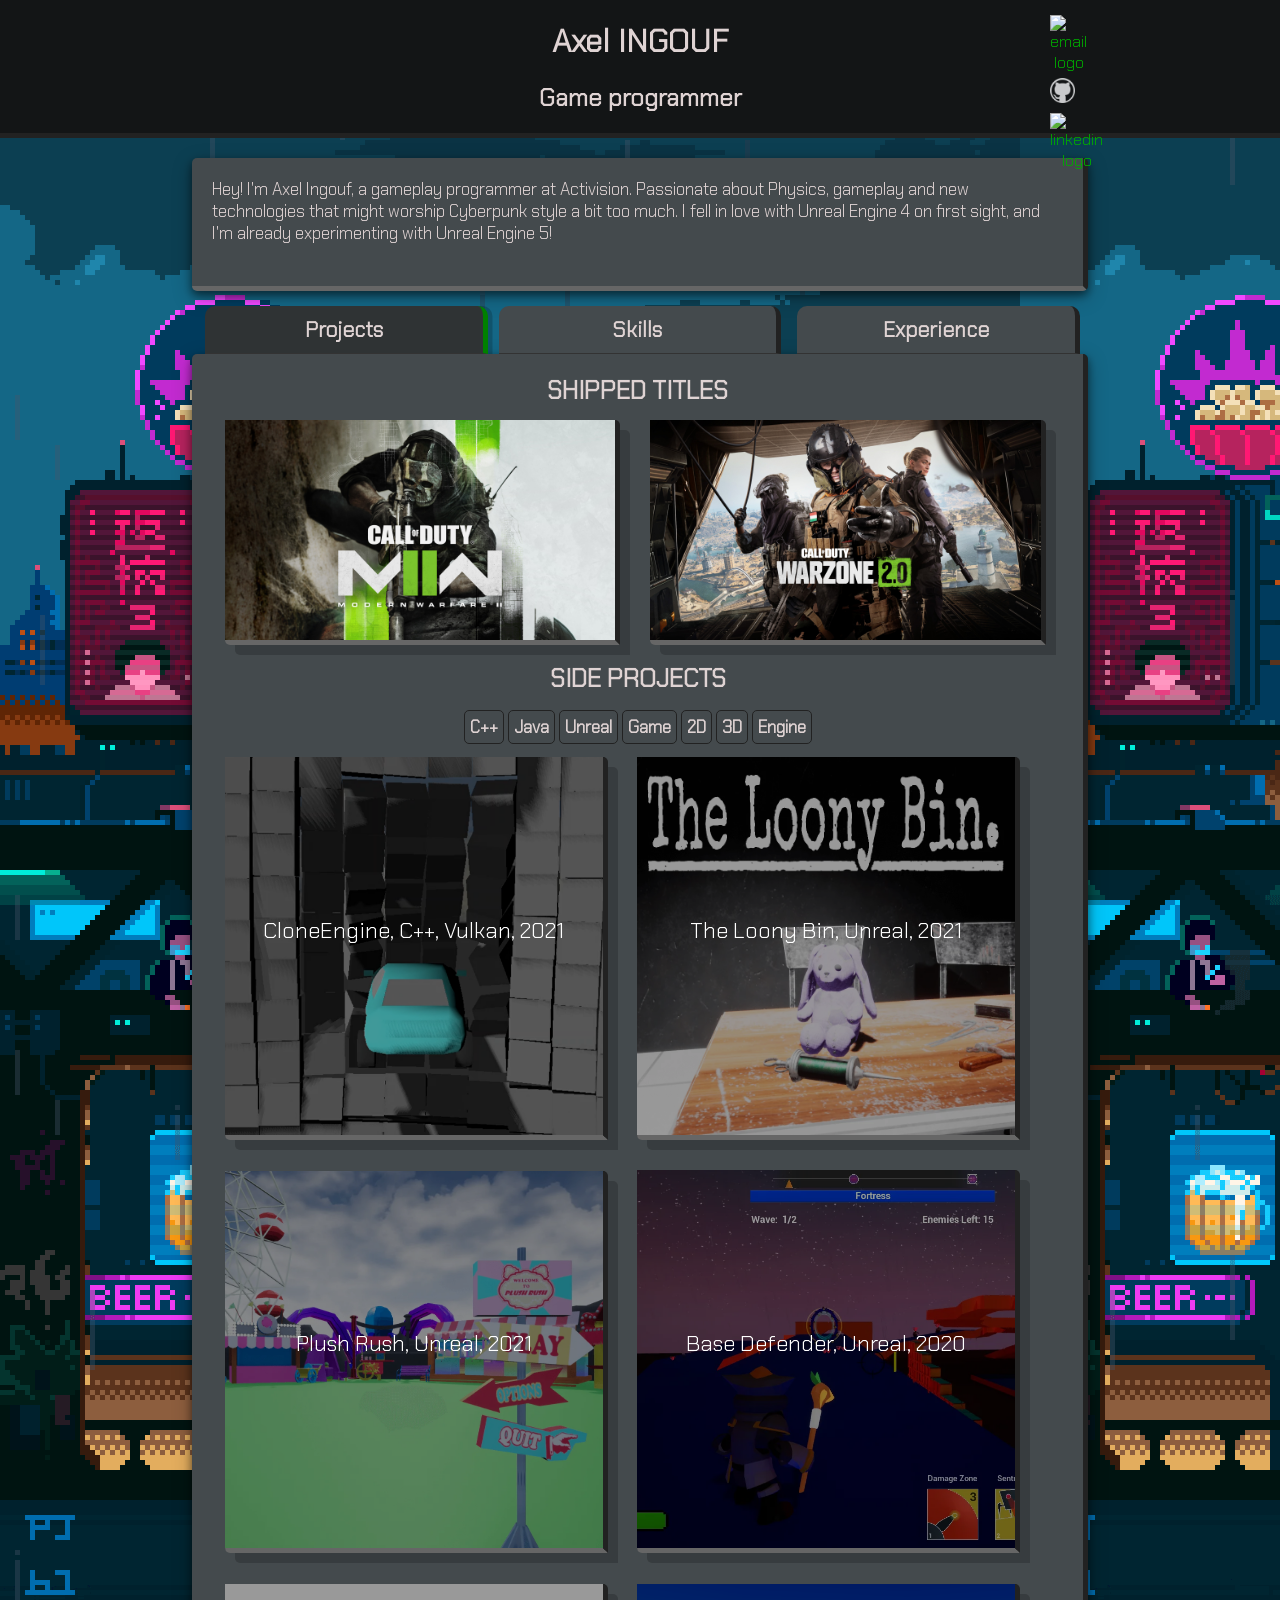
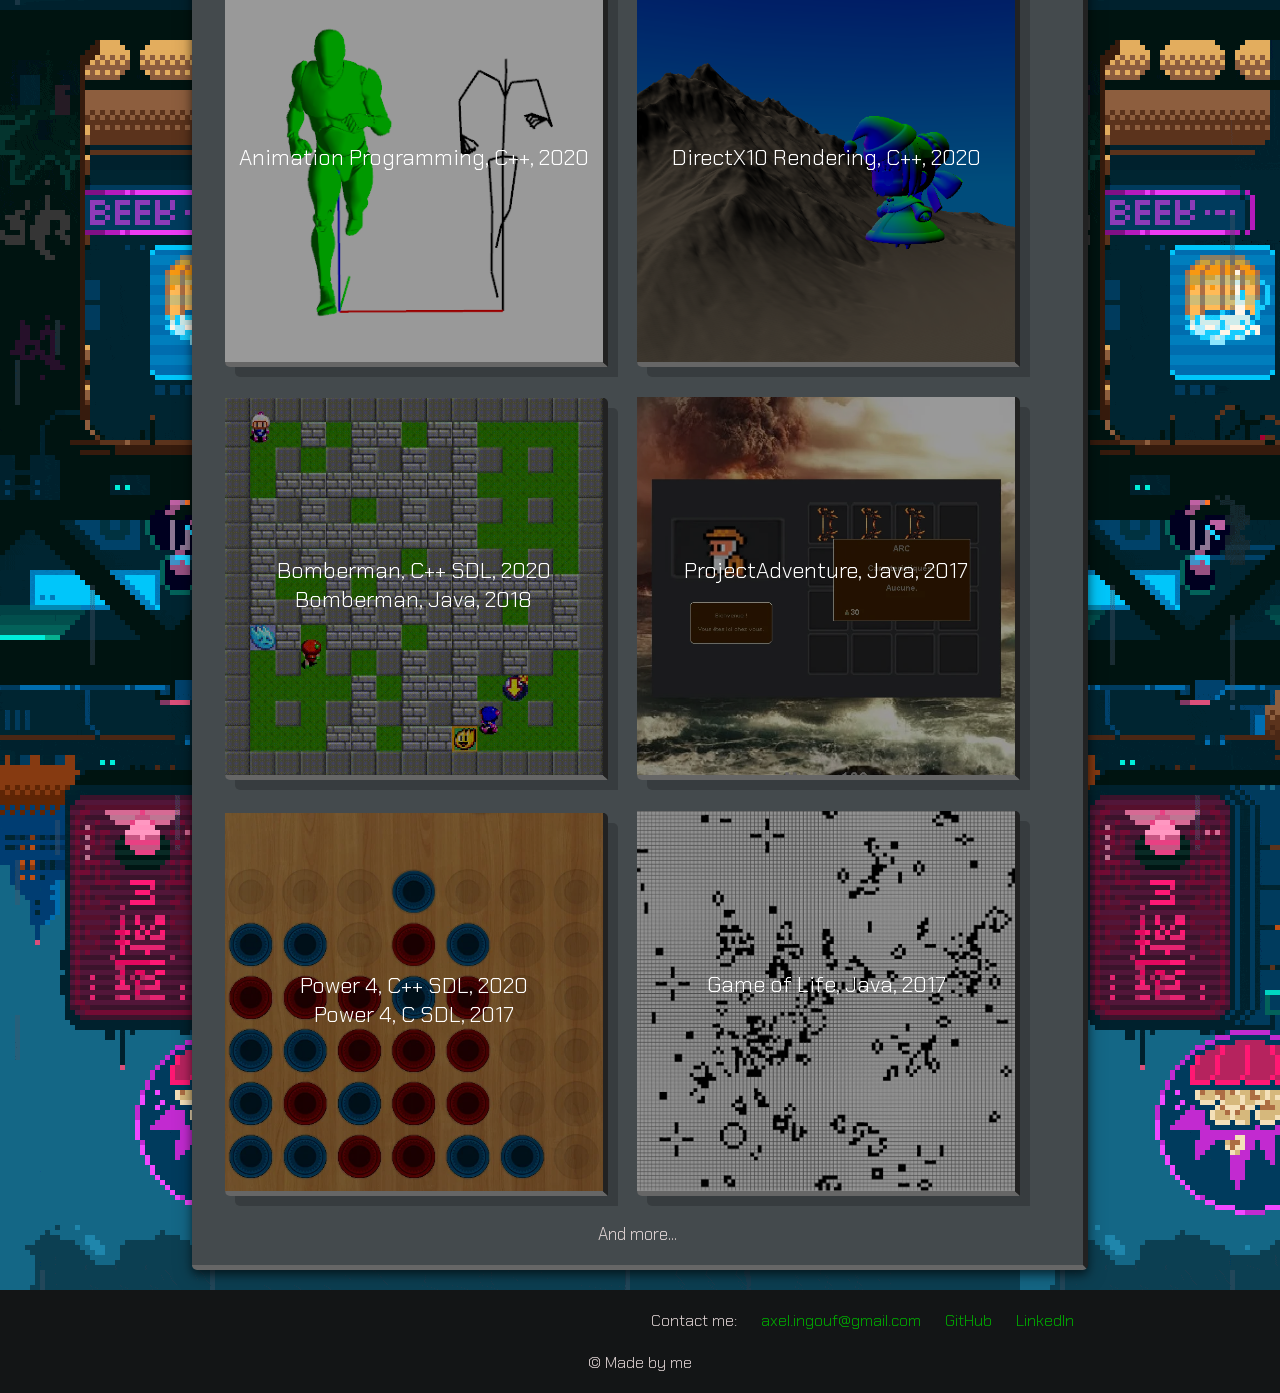
==== index.html @ 3ee280f5 "Code cleanup" ====
<!DOCTYPE html>
<html lang="en">
<html>
<head>
    <meta charset="utf-8"/>
    <meta name="viewport" content="width=device-width, initial-scale=1, shrink-to-fit=no"/>

	<title>Axel Ingouf - Game Programmer</title>

	<link rel="icon" type="image/png" href="img/favicon/icon.ico"/>
	<link rel="stylesheet" href="css/styles.css"/>
	
	<script src="https://www.googletagmanager.com/gtag/js?id=G-5L44GXB15H"></script>
	<script>
	window.dataLayer = window.dataLayer || [];
	function gtag(){dataLayer.push(arguments);}
	gtag('js', new Date());

	gtag('config', 'G-5L44GXB15H');
	</script>
</head>

<body>
<header>
	<div class="me">
		<h1><div class="a">A</div><div class="name">xel</div> <div class="i">I</div><div class="name">NGOUF</div></h1>
		<h2>Game programmer</h2>
		
		<div class="medias">
			<div class="media"><a href="mailto:axel.ingouf@gmail.com"><img src="img/medias/email_logo.png" width=25 height=25 alt="email logo"/></a></div>
			<div class="media"><a target="_blank" href="https://github.com/AxelIngouf"><img src="img/medias/github_logo.webp" width=25 height=25 alt="github logo"/></a></div>
			<div class="media"><a target="_blank" href="https://www.linkedin.com/in/axel-ingouf-666a67167/"><img src="img/medias/linkedin_logo.png" width=25 height=25 alt="linkedin logo"/></a></div>
		</div>
	</div>
</header>

<div class="tab">
	<div class="container">
		<div class="presentation"> 
			Hey! I'm Axel Ingouf, a gameplay programmer at Activision. Passionate about Physics, gameplay and new technologies that might worship Cyberpunk style a bit too much.
			I fell in love with Unreal Engine 4 on first sight, and I'm already experimenting with Unreal Engine 5!<br/><br/>
		</div>
	</div>
</div>

<div class="tablinks">
	<button class="tablink activeTab" onclick="openTab(event, 'projects')"><h2>Projects</h2></button>
	<button class="tablink" onclick="openTab(event, 'skills')"><h2>Skills</h2></button>
	<button class="tablink" onclick="openTab(event, 'history')"><h2>Experience</h2></button>
</div>

<div id="skills" class="tabcontent hidden">

	<div class="container">
		<h2>SKILLS</h2>
		<div class="detailed">
		I'm fluent both in C/C++, C# and Python, but also have some good knowledge of Java and web languages like javascript (JQuery) or PHP. Apart from Unreal Engine 4,
		I've already used Unity to make games, but also OpenGL, DirectX10 and Vulkan outside my work.<br/><br/>

		Thanks to my curiosity and all the courses I had throughout my studies, I could oversee a lot of computer science fields (and master some of them),
		mainly Object-Oriented Programming, web development, databases, network, versioning (git, svn and Perforce) and even assemblers.

		<br/><br/>
		By joining Isart Digital Montréal, I had the opportunity to specialize in video games related development.
		From improving my skills in OOP and network to learning everything there is to know about core game development, animation programming, physics,
		memory management and 3D game engine programming (Vulkan), which is our final project graduation.
		</div>
		
		<div class="skills-overview">
			<h2>Hard skills</h2>
			<ul>
				<li>
					Fluent in C/C++ and C#.
				</li>
				<li>
					Always eager to work with Unreal Engine.
				</li>
				<li>
					Good knowledge of Tools programming (First job at Activision before switching to Gameplay programming).
				</li>
			</ul>
		</div>
		<div class="skills-overview">
			<h2>Soft skills</h2>
			<ul>
				<li>
					I'm used to work in a team with both technical and non-technical people, as I already did several interdisciplinary game projects.
				</li>
				<li>
					Autonomous but also know when to ask for help.
				</li>
				<li>
					Fluent in English (TOEIC score of 975), I'm always open minded about discovering foreign cultures and countries (Japan, Canada).
				</li>
			</ul>
		</div>

		<div class="skills-logos">
			<div class="logo">
				<img src="img/skills_logos/c++.webp" width=100 height=100 alt="c++ logo"/>
				<div>C++</div>
			</div>
			<div class="logo">
				<img src="img/skills_logos/csharp.webp" width=100 height=100 alt="c logo"/>
				<div>C#</div>
			</div>
			<div class="logo">
				<img src="img/skills_logos/python.svg" width=100 height=100 alt="python logo"/>
				<div>Python</div>
			</div>
			<div class="logo">
				<img src="img/skills_logos/unreal.webp" width=100 height=100 alt="unreal logo"/>
				<div>Unreal</div>
			</div>
			<div class="logo">
				<img src="img/skills_logos/unity.svg" width=100 height=100 alt="unity logo"/>
				<div>Unity</div>
			</div>
			<div class="logo">
				<img src="img/skills_logos/visual.webp" width=100 height=100 alt="visual studio logo"/>
				<div>Visual</div>
			</div>
		</div>
	</div>
</div>

<div id="history" class="tabcontent hidden">
	<div class="container">
		<div class="title"><h2>EDUCATION & EXPERIENCE</h2></div>
			
		<div style='margin-top:15px;'>
			Being a student at Isart Digital Montréal from October 2020 to June 2021, I managed to directly integrate the second year of
			the course of study without going through the first. Before that I graduated from a French "DUT" computer science degree,
			and went one year in an Engineering School before realising programming video games was my thing.
		</div>
	</div>
</div>

<div id="projects" class="tabcontent">
	<div class="container">
		<div class="title"><h2>SHIPPED TITLES</h2></div>

		<div class="shipped">
			<img src="img/projects/mw2.jpg" alt="call of duty modern warfare 2 remake 2022"/>
			<img src="img/projects/wz2.jpg" alt="call of duty warzone 2 2022"/>
		</div>

		<div class="title"><h2>SIDE PROJECTS</h2>
			<div class="filters">
				<div value="c++">C++</div>
				<div value="java">Java</div>
				<div value="unreal">Unreal</div>
				<div value="game">Game</div>
				<div value="2d">2D</div>
				<div value="3d">3D</div>
				<div value="engine">Engine</div>
			</div>
		</div>

		<div class="item">
			<a class="anim"><div class="item-overlay"><span>CloneEngine, C++, Vulkan, 2021</span></div>
				<img src="img/projects/engine.png" width="500" height="500" alt="Static image 3D Engine Vulkan C++"/>				
				<video class="dynamic" muted loop>
					<source src="img/projects/engine.webm" alt="Dynamic image 3D Game Engine Vulkan C++" type="video/webm"/>
					Your browser doesn't support webm format.
				</video>
			</a>
		</div>
		
		<div class="project-description">
			<div class="description-content" Team-size="3" Duration="4 months" Skills="C++, Vulkan, PhysX, ImGui, FMod, CMake, Project Management">
				Clone engine is a fully functionnal C++ 3D Game Engine made using Vulkan, PhysX, ImGui and fmod. It was part of my school final project and was used to make
				several demos. I was personnally in charge of the Physics, Audio, In-Game UI, Editor UI, Memory Management, Multithread and some other Core features.
			</div>
		</div>

		<div class="item">
			<a class="anim"><div class="item-overlay"><span>The Loony Bin, Unreal, 2021</span></div>
				<img src="img/projects/theloonybin.webp" width="500" height="500" alt="Static image TheLoonyBin Unreal C++ 3D Game"/>				
				<video class="dynamic" muted loop>
					<source src="img/projects/theloonybin.webm" alt="Dynamic image TheLoonyBin Unreal C++ 3D Game" type="video/webm"/>
					Your browser doesn't support webm format.
				</video>
			</a>
		</div>
		
		<div class="project-description">
			<div class="description-content" Team-size="8" Duration="4 days" Skills="C++, Unreal, Interdisciplinary Project, Project Management">
				The Loony Bin was made during Isart Game Week 2021, a 4 days game jam with a team of 2 programmers,
				3 3D artists, 2 game designers and 1 sound designer.
				
				Our goal was to make a game on the theme of "Generation". So we came up with this horror game taking place
				in a randomly generated maze inspired by Amnesia and SCP-087.<br/><br/>

				I mainly worked on the maze generation, with the goal of having a playable level each time you play with all sorts of randomness in the items, rooms,
				lights and decor placement.<br/><br/>
				
				The other programmer, <a target="_blank" href="https://ca.linkedin.com/in/valentin-dol-26493515a">Valentin Dol</a>, worked on other aspects of the game,
				like the light/shadow design, collectibles and even the enemy.
				Most of the 3D and 2D assets were made by our 2 main 3D artists, <a target="_blank" href="https://www.artstation.com/lecossecanna">Anna Le Cossec</a>
				and <a target="_blank" href="https://www.artstation.com/artatmospere">Juliette Sirulnick</a>.
				<div class="links">
					<a target="_blank" class="download" id="source-code" href="https://github.com/Valentineed/EscapeTheDark">Source Code</a>
					<a target="_blank" class="download" id="exe" href="https://drive.google.com/u/0/uc?id=1IZAhL6WYt_8vmMKkr2hkDF4oCxSxqNdj&export=download">Download</a>
				</div>
			</div>
		</div>

		<div class="item">
			<a class="anim"><div class="item-overlay"><span>Plush Rush, Unreal, 2021</span></div>
				<img src="img/projects/plushrush.webp" width="500" height="500" alt="PlushRush Unreal C++ 3D Game"/>
				<video class="dynamic" muted loop>
					<source src="img/projects/plushrush.webm" alt="Dynamic image PlushRush Unreal C++ 3D Game" type="video/webm"/>
					Your browser doesn't support webm format.
				</video>
			</a>
		</div>
		<div class="project-description">
			<div class="description-content" Team-size="11" Duration="4 weeks" Skills="C++, Unreal, Interdisciplinary Project, Project Management">
				Isart interdisciplinary project with a team of 3 programmers and 8 3D artists.<br />
				Racing game inspired by Mario kart gameplay and Fall Guys artistic direction.
				<div class="links">
					<a target="_blank" class="download" id="source-code" href="https://github.com/AxelIngouf/PlushRush">Source Code</a>
				</div>
			</div>
		</div>
		
		<div class="item">
			<a class="anim"><div class="item-overlay"><span>Base Defender, Unreal, 2020</span>
			</div><img src="img/projects/basedefender.webp" width="500" height="500" alt="Base Defender Unreal C++ 3D Game"/></a>
		</div>
		<div class="project-description">
			<div class="description-content" Team-size="4 initially but ended up wth 8 members" Duration="7 weeks" Skills="C++, Unreal, Interdisciplinary Project, Project Management">
				First project on Unreal Engine, without any background in Unity or any other game engine.<br/>Part of an interdisciplinary school project with 3 game designers,
				we had to develop a game on the theme of Base defense. Eventually during the last 3 weeks, our project being one of the most stable, we ended up integrating
				another team to ours which had some difficulties in its project.<br/>
				<div class="links">
					<a target="_blank" class="download" id="source-code" href="https://github.com/AxelIngouf/UnrealBaseDefender">Source Code</a>
					<a target="_blank" class="download" id="exe" href="https://drive.google.com/file/d/1f1cxeQG9IpQajgIwvCGXrHeZ7zz8CWRr/view?usp=sharing">Download</a>
				</div>
			</div>
		</div>
		
		<div class="item">
			<a class="anim"><div class="item-overlay"><span>Animation Programming, C++, 2020</span>
				</div><img src="img/projects/animation.png" width="500" height="500" alt="Animation 3D Engine C++"/>
				
				<video class="dynamic" muted loop>
					<source src="img/projects/animation.webm" alt="Animation C++" type="video/webm"/>
					Your browser doesn't support webm format.
				</video>
			</a>
		</div>
		<div class="project-description">
			<div class="description-content" Team-size="1" Duration="4 days" Skills="C++, Animation, Mathematics">
			</div>
		</div>
		
		<div class="item">
			<a class="anim"><div class="item-overlay"><span>DirectX10 Rendering, C++, 2020</span>
				</div><img src="img/projects/directx10.png" width="500" height="500" alt="DirectX10 Rendering Engine 3D C++"/>
				
				<video class="dynamic" muted loop>
					<source src="img/projects/directx10.webm" alt="DirectX10 Rendering C++" type="video/webm"/>
					Your browser doesn't support webm format.
				</video>
			</a>
		</div>
		<div class="project-description">
			<div class="description-content" Team-size="2" Duration="4 days" Skills="C++, DirectX10, Project Management">
			</div>
		</div>
		
		<div class="item">
			<a class="anim"><div class="item-overlay"><span>Bomberman, C++ SDL, 2020<br/>Bomberman, Java, 2018</span></div>
				<img src="img/projects/bomberman.png" width="500" height="500" alt="Static image Bomberman C++ Java 2D Game"/>
				<video class="dynamic" muted loop>
					<source src="img/projects/bomberman.webm" alt="Dynamic image Bomberman C++ Java 2D Game" type="video/webm"/>
					Your browser doesn't support webm format.
				</video>
			</a>
		</div>
		<div class="project-description">
			<div class="description-content" Team-size="1" Duration="2 weeks" Skills="C++, Java, SDL, 2D Animation">
				First real game I did outside my courses that I actually finished. At the time I wanted to make a game I could play with my friends on the school computers,
				which we eventually did during way to much lunch breaks.<br /><br/>
				The first version was made using an old 2D java game engine made by previous students. And the second version was made using SDL library in C++ because I wanted to train before applying to Isart Digital Montréal.
				<br/><br/>
				Every character can be controlled either by a human or, by an AI. For the AI, I used an A* search algorithm, and it will choose if it goes for the kill or if something more interesting is near.<br/>Obviously, the part where it kills itself was not intended.
				<br/><img src="img/misc/bomberman_death.png" width="16" height="26" alt="First frame bomberman death"/>
				<div class="links">
					<a class="download" id="exe" href="games/Bomberman_C++.zip">Download</a>
				</div>
			</div>
		</div>
		
		<div class="item">
			<a class="anim"><div class="item-overlay"><span>ProjectAdventure, Java, 2017</span></div>
				<img src="img/projects/projectadventure.webp" width="500" height="500" alt="Static image ProjectAdventure Java 2D Game"/>
				<video class="dynamic" muted loop>
					<source src="img/projects/projectadventure.webm" alt="Dynamic image ProjectAdventure Java 2D Game" type="video/webm"/>
					Your browser doesn't support webm format.
				</video>
			</a>
		</div>
		<div class="project-description">
			<div class="description-content" Team-size="1" Duration="4 weeks but never finished" Skills="Java, 2D Animation">
				Alright, this game doesn't really look like an actual game, even though I entirely programmed a shop, an inventory,
				3 types of enemies, 2 weapons and a combat system, I never really put all the pieces together as I was focused on my studies at the time.
				But if one project really got me started in game programming, that's the one.
				<div class="links">
					<a class="download" id="jar" href="games/ProjectAdventure.jar">Download</a>
				</div>
			</div>
		</div>
		
		<div id="5" class="item">
			<a class="anim"><div class="item-overlay"><span>Power 4, C++ SDL, 2020<br/>Power 4, C SDL, 2017</span></div>
				<img src="img/projects/power4.webp" width="500" height="500" alt="Power4 C++ C SDL 2D Game"/>
			</a>
		</div>
		<div class="project-description">
			<div class="description-content" Team-size="4 (2017) 1 (2020)" Duration="4 days" Skills="C, C++, SDL">
				Initially a school project to learn SDL with 3 other students, where I was in charge of SDL implementation, win/lose conditions and AI logic.
				I later decided to remake the game from scratch with all sorts of fixes in the AI in my free time to learn C++.
				<div class="links">
					<a target="_blank" class="download" id="source-code" href="https://github.com/AxelIngouf/ConnectFour">Source Code</a>
					<a class="download" id="exe" href="games/Puissance4Cpp.zip">Download</a>
				</div>
			</div>
		</div>
		
		<div class="item">
			<a class="anim"><div class="item-overlay"><span>Game of Life, Java, 2017</span></div>
				<img src="img/projects/gameoflife.webp" width="500" height="500" alt="Static image Game of Life Java 2D Game"/>
				<video class="dynamic" muted loop>
					<source src="img/projects/gameoflife.webm" alt="Dynamic image Game of Life Java 2D Game" type="video/webm"/>
					Your browser doesn't support webm format.
				</video>
			</a>
		</div>
		<div class="project-description">
			<div class="description-content" Team-size="1" Duration="2 days" Skills="Java">
				How could I call myself a programmer if didn't know about the game of life. Well, I went further by programming it, and it might be my first so called game, even though the only gameplay is looking at your screen.
				<div class="links">
					<a class="download" class="jar" href="games/GameOfLife.jar">Download</a>
				</div>
			</div>
		</div>
		<div class="more" style="text-align: center;margin-top: 10px;">
			And more...
		</div>
	</div> 
</div>

<footer>
	<div class="foot">
		Contact me:
		<a href="mailto:axel.ingouf@gmail.com">axel.ingouf@gmail.com</a>
		<a target="_blank" href="https://github.com/AxelIngouf">GitHub</a> 
		<a target="_blank" href="https://www.linkedin.com/in/axel-ingouf-666a67167/">LinkedIn</a> 
		<br/><br/>
		<div style="text-align: center;">© Made by me</div>
	</div>
</footer>

</body>

<script src="js/jquery-3.3.1.min.js"></script>
<script src="js/scripts.js"></script>

</html>
---- css/styles.css ----
* 
{
	margin:0;
	padding:0;
	box-sizing:border-box;
}

@font-face
{
    font-family: 'chakrapetch';
    src: url('../fonts/ChakraPetch-Light.ttf');
    font-weight: normal;
    font-style: normal;
	font-display: swap;
}

body
{
	font-family: chakrapetch;

	color: rgb(223, 211, 211);
	background-image: url(../img/background/background.gif);
}

h2, h1, span
{
	text-align: center;
}

a
{
	text-decoration: none;
	color:#00ac00;
}

a:hover
{
	color:#007900;
}

.tablinks
{
	width:50%;
	margin-left: auto;
	margin-right: auto;
	display: flex;
	justify-content:flex-end;
}

.tablink
{
	font-size: 14px;
	width: 33%;

	margin:0px 8px;

	border-top-left-radius: 10px;
	border-top-right-radius: 10px;

	padding: 10px;
	background-color: rgb(68, 74, 77);

	margin-top: 15px;
	margin-bottom: -20px;

	border-top: none;
	border-left: none;
	border-right: solid 5px #222;
	border-bottom: solid 1px #333;
	
	transition:all 1s;

	font-family: chakrapetch;
	color: rgb(223, 211, 211);
}

.tablink:hover
{
	transform:translate(5px, 0px);
	box-shadow: 4.5px 0px #00000030;
	border-right: solid 5px #008000;
	overflow: hidden;
	transition:all 0.3s;
}

.activeTab
{
	transform:translate(5px, 0px);
	background-color: rgb(47, 51, 52);
	box-shadow: 4.5px 0px #00000030;
	border-right: solid 5px #008000;
}

.hidden
{
	display: none;
}

.me
{
	text-align: center;
	background-color: #131516;
	padding: 20px;
	
	border-bottom: solid 5px #222222;
}
.me h1
{
	padding-bottom: 20px;
}

.me div
{
	display: inline-block;
}

.me .name
{
	transform: scaleX(1);
	transition: all 0.6s;
}

.me:hover .name
{
	animation:linear;
	transform: scaleX(0);

	transition: all 0.6s;
}

.me .a, .me .i
{
	transition: all 0.5s;
}

.me:hover .a
{
	transform: translateX(70px);
	transition: all 1s;
}

.me:hover .i
{
	transform: translateX(30px);
	transition: all 1s;
}

.me h2
{
	transition: all 0.6s;
}

.me:hover h2
{
	transform: translateY(-15px);
	transition: all 0.6s;
}

.me .medias
{
	position:absolute;
	right:16%;
	top:15px;
	width:25px;
}

.me .medias .media
{
	margin-bottom:5px;
}

/* containers */
.container
{
	font-size: 17px;
	width:70%;
	display:block;
	margin-left: auto;
	margin-right: auto;
	margin-top:20px;
	overflow: auto;

	border-radius: 5px;

	padding: 20px;
	box-shadow: 0 4px 8px 0 rgba(0, 0, 0, 0.5), 0 6px 20px 0 rgba(0, 0, 0, 0.25);
	background-color: rgb(68, 74, 77);

	border-bottom: solid 5px #666666;
	border-right: solid 5px #222222;
}

.presentation h1
{
	text-align: center;
}

#skills .skills-overview
{
	display:inline-block;
	padding-top : 50px;
	padding-left : 5%;
	width:45%;
	vertical-align:top;
}

#skills h2
{
	padding-bottom: 15px;
}

.skills-logos
{
	display:block;
	text-align: center;
	font-size: 25px;
	margin-top: 25px;
}

.skills-logos .logo
{
	display: inline-block;
	margin-top:50px;
	margin-right: 20px;

	width:150px;
}

.skills-logos .logo div
{
	margin-top: 15px;
}

.skills-logos .logo img
{
	transition: all 0.6s;
}

.skills-logos .logo:hover img
{
	transform: scale(1.2, 1.2);
}

#projects .shipped img
{
	margin:1.5%;
	width: 46.5%;
	display: inline-block;
	overflow: hidden;
	background-color: #000;
	box-shadow: 10px 10px #00000030;

	border-bottom: solid 5px #666666;
	border-right: solid 5px #222222;
	
	border-bottom-left-radius:5px;
	border-top-right-radius:5px;
}

#projects .filters
{
	margin-top : 15px;
}

#projects .filters div
{
	display:inline-block;
	padding: 5px;
	border:solid 1px #222222;
	border-radius: 5px;
}

#projects .filters div:hover
{
	background-color:#666666;
	cursor:pointer;
}

#projects .filters .filterSelected
{
	background-color: #131516;
}

#projects .filters .filterSelected:hover
{
	background-color: #222222;
}

#projects .item
{
	margin:1.5%;
	position: relative;
	display: inline-block;
	overflow: hidden;
	width: 30%;
	background-color: #000;
	box-shadow: 10px 10px #00000030;

	border-bottom: solid 5px #666666;
	border-right: solid 5px #222222;
	
	border-bottom-left-radius:5px;
	border-top-right-radius:5px;
	
	transition:all 1s;

	cursor:pointer;
}

#projects .notfiltered
{
	display: none;
}

#projects .item img, #projects .item video
{
	max-width: 100%;
	height:auto;
	margin: 0;
	margin-bottom: -5px;
	transition:all 0.2s;
	position: relative;
	display: inline-block;
}

#projects .item:hover
{
	transform:translate(5px, 5px);
	box-shadow: 4.5px 4.5px #00000030;
	border-bottom: solid 5px #7cfc00;
	border-right: solid 5px #008000;
	transition:all 0.3s;
}

#projects .item .dynamic
{	
	position: absolute;
	width: 100%;
	top: 0;
	left: 0;
	z-index:-1;
}

#projects .item:hover .dynamic
{
	display: inline;
	z-index:1;
}

#projects .item:hover .item-overlay::before
{
	content:'See details';
	display: block;
	font-weight: bold;
	font-size: 20px;
	color:rgb(241, 241, 241);
	padding-top: 35%;
}

#projects .item .item-overlay
{ 
	position: absolute;
	z-index: 2;
	top: 0;
	left: 0;
	width: 100%;
	height: 100%;
	background-color: #00000066;
	opacity: 1;
	text-align: center;
	transition: all 0.3s;
}

#projects .item .item-overlay span
{ 
	position: absolute;
	font-size:22px;
	z-index: 3;
	top: 42%;
	right: 0;
	left: 0;
	color: #fff;
}

.project-description
{
	display: none;
	position: fixed;
	z-index: 5;
	left: 0;
	top: 0;
	width:100%;
	height: 100%;
	border-radius: 10px;
	box-shadow: 0 4px 8px 0 #00000080, 0 6px 20px 0 #00000040;
	background-color: #00000080;;
}

.project-description .description-content
{
	position:relative;
	background-color: #222222;
	width:60%;
	height:auto;
	padding:40px;
	padding-bottom: 100px;
	top: 50%;
	left: 50%;
	transform: translate(-50%, -50%);
	border-radius: 10px;
	border:solid 5px rgb(90, 90, 90);

	font-size:18px;
	line-height: 19px;
}

.project-description .description-content .links
{
	position:absolute;
	bottom:35px;
	right:75px;
}

.download
{
	display:inline-block;
	width: 150px;
	text-align: center;
	text-decoration: none;
	padding:10px 5px;
	margin-left:20px;
	background-color: rgb(128, 190, 35);
	color:black;
	border-radius: 5px;
	transition:all 0.5s;
	font-size:18px;
	font-weight: bold;
	border-bottom:solid 3px rgb(79, 235, 65);
	border-right:solid 3px rgb(29, 143, 0);
}

.download:hover
{
	background-color: green;
	transform:translate(3px, 3px);
	color:#dfdede;
	border-bottom:solid 3px rgb(53, 156, 43);
	border-right:solid 3px rgb(22, 107, 1);
}

#source-code
{
	background-color: rgb(184, 184, 1);
	border-bottom:solid 3px rgb(232, 235, 65);
	border-right:solid 3px rgb(141, 143, 0);
}

#source-code:hover
{
	background-color: rgb(131, 131, 0);
	border-bottom:solid 3px rgb(166, 168, 48);
	border-right:solid 3px rgb(89, 90, 0);
}

.quit-button
{
	display:block;
	float:right;
	border-bottom:solid 3px rgb(235, 65, 65);
	border-right:solid 3px rgb(143, 0, 0);
    top:4%;
    right:3%;
	width:30px;
	height:30px;
	z-index: 5;
	background-color: red;
	margin-left:25px;
	text-align: center;
	box-shadow: 0 4px 8px 0 #6d0606e3, 0 6px 20px 0 #ff000040;
	border-radius: 3px;
	transition:all 0.5s;

	cursor:pointer;
}

.quit-button:hover
{
	border-bottom:solid 3px rgb(48, 156, 26);
	border-right:solid 3px rgb(8, 105, 5);
	background-color: green;
	box-shadow: 0 4px 8px 0 #066d0fe3, 0 6px 20px 0 #15ff0040;
	transform:translate(2px, 2px);
}

.specs
{
	padding-top: 25px;
	padding-left: 25px;
	font-size: 13px;
}
.specs li
{
	margin-bottom:5px;
}

.title
{
	text-align: center;
	font-weight: bold;
}

ul #impair
{
	background-color: #202324;
}

footer
{
	text-align: right;
	background-color: #131516;
	padding: 20px;
	margin-top: 20px;
}

.foot
{
	width:70%;
	display:block;
	margin-left: auto;
	margin-right: auto;
}

footer a
{
	margin-left:20px;
}

@media (max-width: 1600px)
{

	#projects .item
	{
		width:45%;
	}

	.skills-logos .logo
	{
		width:80px;
	}

	.skills-logos img
	{
		height: 70px;
		width: 70px;
	}
	
	.tablinks
	{
		width:70%;
	}
}

@media (max-width: 1300px)
{
	.item .links
	{
		position:relative;
		float:left;
	}
}

@media (max-width: 1200px) 
{
	.description-content
	{
		width:90% !important;
	}

	#skills .skills-overview
	{
		float:none;
		width:100%;
	}
}

@media (max-width: 800px)
{	
	.container
	{
		width:90%;
	}
	
	.me .medias
	{
		position:absolute;
		right:6%;
		top:15px;
		width:25px;
	}

	.tablinks
	{
		width:90%;
	}

	.tablink
	{
		font-size: 10px;
		padding: 10px 0px;
		transform:none;
		transition:none;
		margin-right:2px;
		margin-left:0px;
	}

	.tablink:hover
	{
		box-shadow: none;
		transform:none;
		transition:none;
	}

	.skills-logos .logo
	{
		font-size: 18px;
		width:60px;
	}

	.skills-logos img
	{
		height: 50px;
		width: 50px;
	}

	#projects .shipped img
	{
		margin:1.5%;
		width: 97%;
	}

	#projects .item
	{
		width:95%;
		height:auto;
	}

	.links
	{
		display:inline-block !important;
		right:25px !important;
	}

	.download
	{
		margin:0;
	}
}

@media (max-width: 600px)
{	
	.description-content
	{
		font-size: 15px !important;
	}

	.experience-title
	{
		font-size: 14px !important;
	}
	
	.experience-description
	{
		font-size: 12px !important;
	}
}


@media (max-width: 500px)
{	
	.download
	{
		width:110px !important;
		font-size: 13px !important;
	}
	.description-content
	{
		font-size: 13px !important;
		line-height: 14px !important;
	}

	.experience-title
	{
		font-size: 11px !important;
	}
	
	.experience-description
	{
		font-size: 9px !important;
	}
}

@media (max-height: 600px)
{
	.description-content
	{
		font-size:15px !important;
	}
}

.column-section
{
	display: flex;
	justify-content: center;
	align-items: flex-start;
	margin-top: 50px;
	margin-bottom: 50px;
}
  
/* Define the styles for each column */
.column
{
	width: 50%;
}
  
/* Define the styles for the title of each experience */
.experience-title
{
	font-size: 18px;
	font-weight: bold;
	margin-bottom: 5px;
}
  
/* Define the styles for the description of each experience */
.experience-description
{
	font-size: 16px;
	line-height: 1.5;
	margin-bottom: 0;
}

.job
{
	border-left: solid 12px #333;
}

.study
{
	border-right: solid 12px #999;
	text-align: right;
}

.experience
{
	padding: 5px 15px;
    border-top: 3px solid transparent;
    border-bottom: 3px solid transparent;
}

.experienceDate
{
	font-size: 14px;
	width: 40px;
	position: relative;
	border-bottom: solid 1px #999;
	border-left: solid 1px #999;
	border-right: solid 1px #333;
    border-bottom: 2px solid transparent;
    border-image: linear-gradient(0.25turn, #999, #FFF, #333);
    border-image-slice: 1;
}
  
.experienceDateContent
{
	position: absolute;
	bottom: 0;
	text-align: center;
	width: 100%;
}
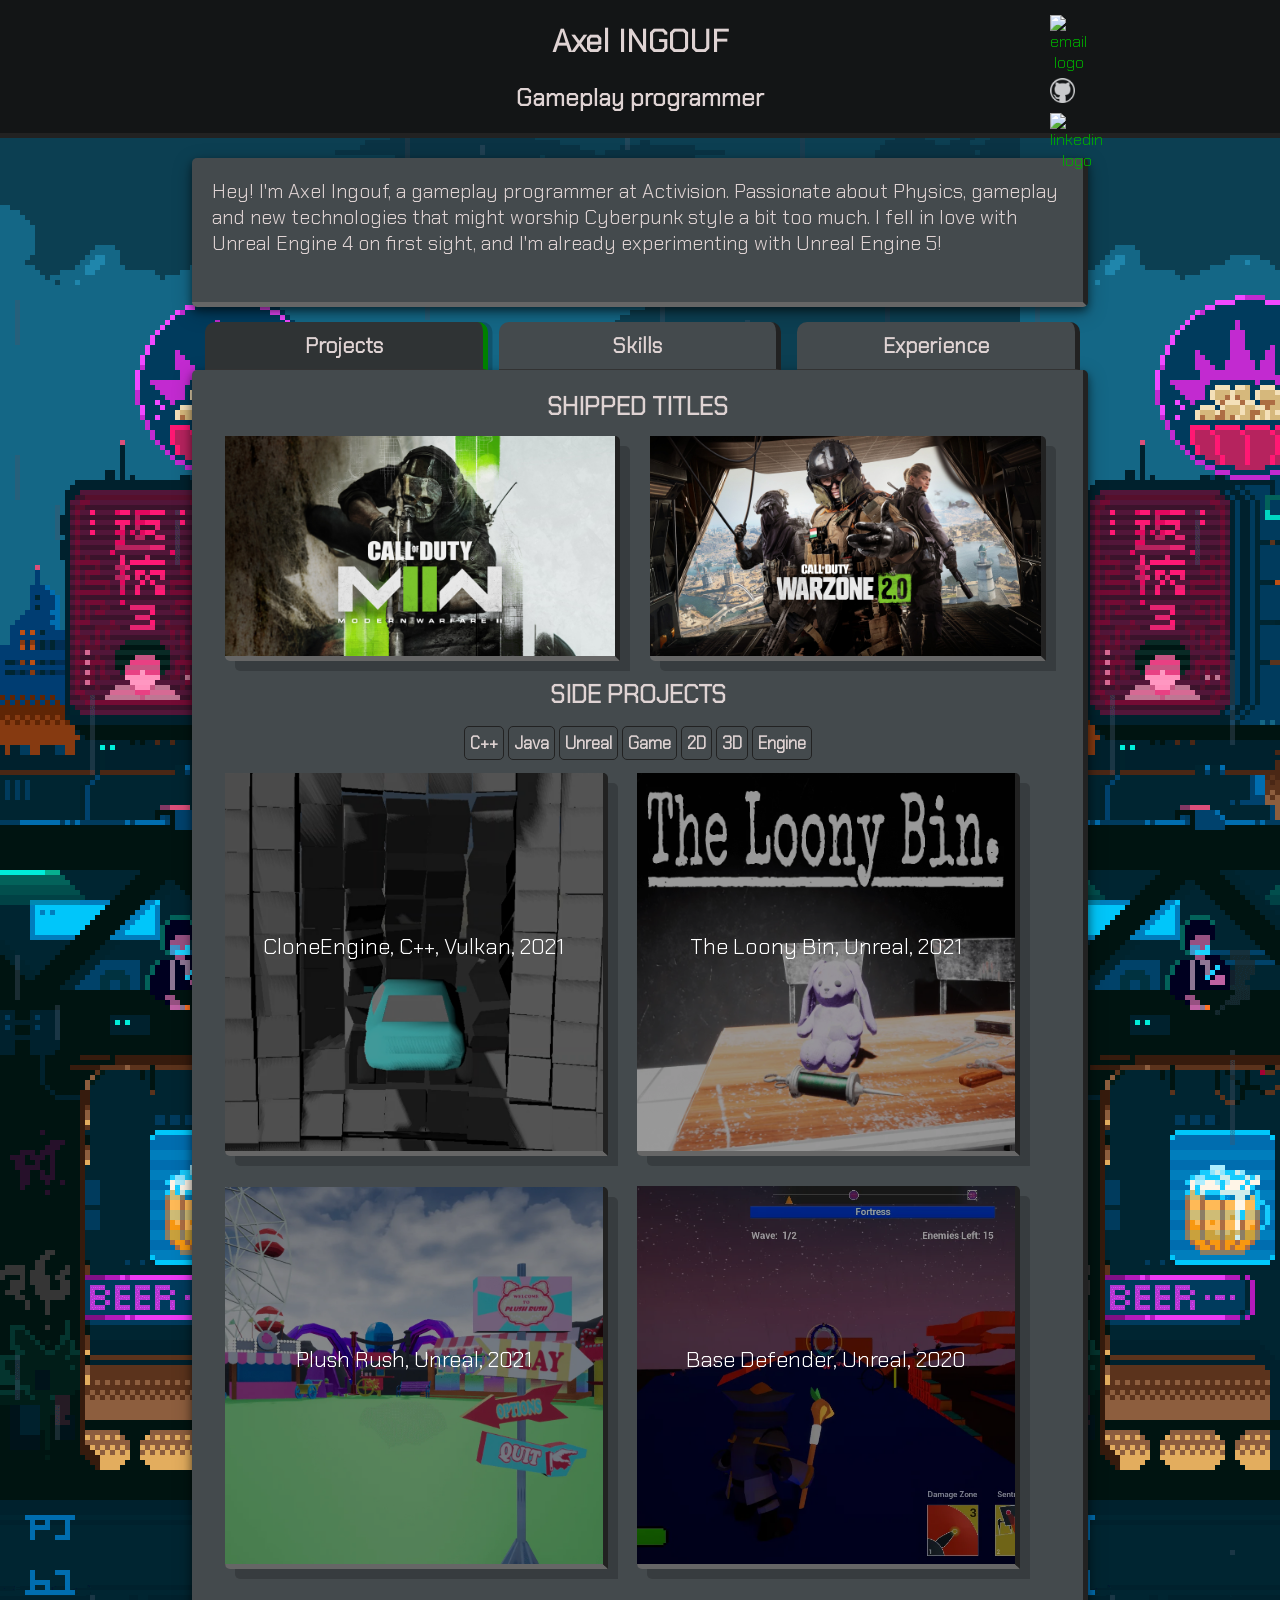
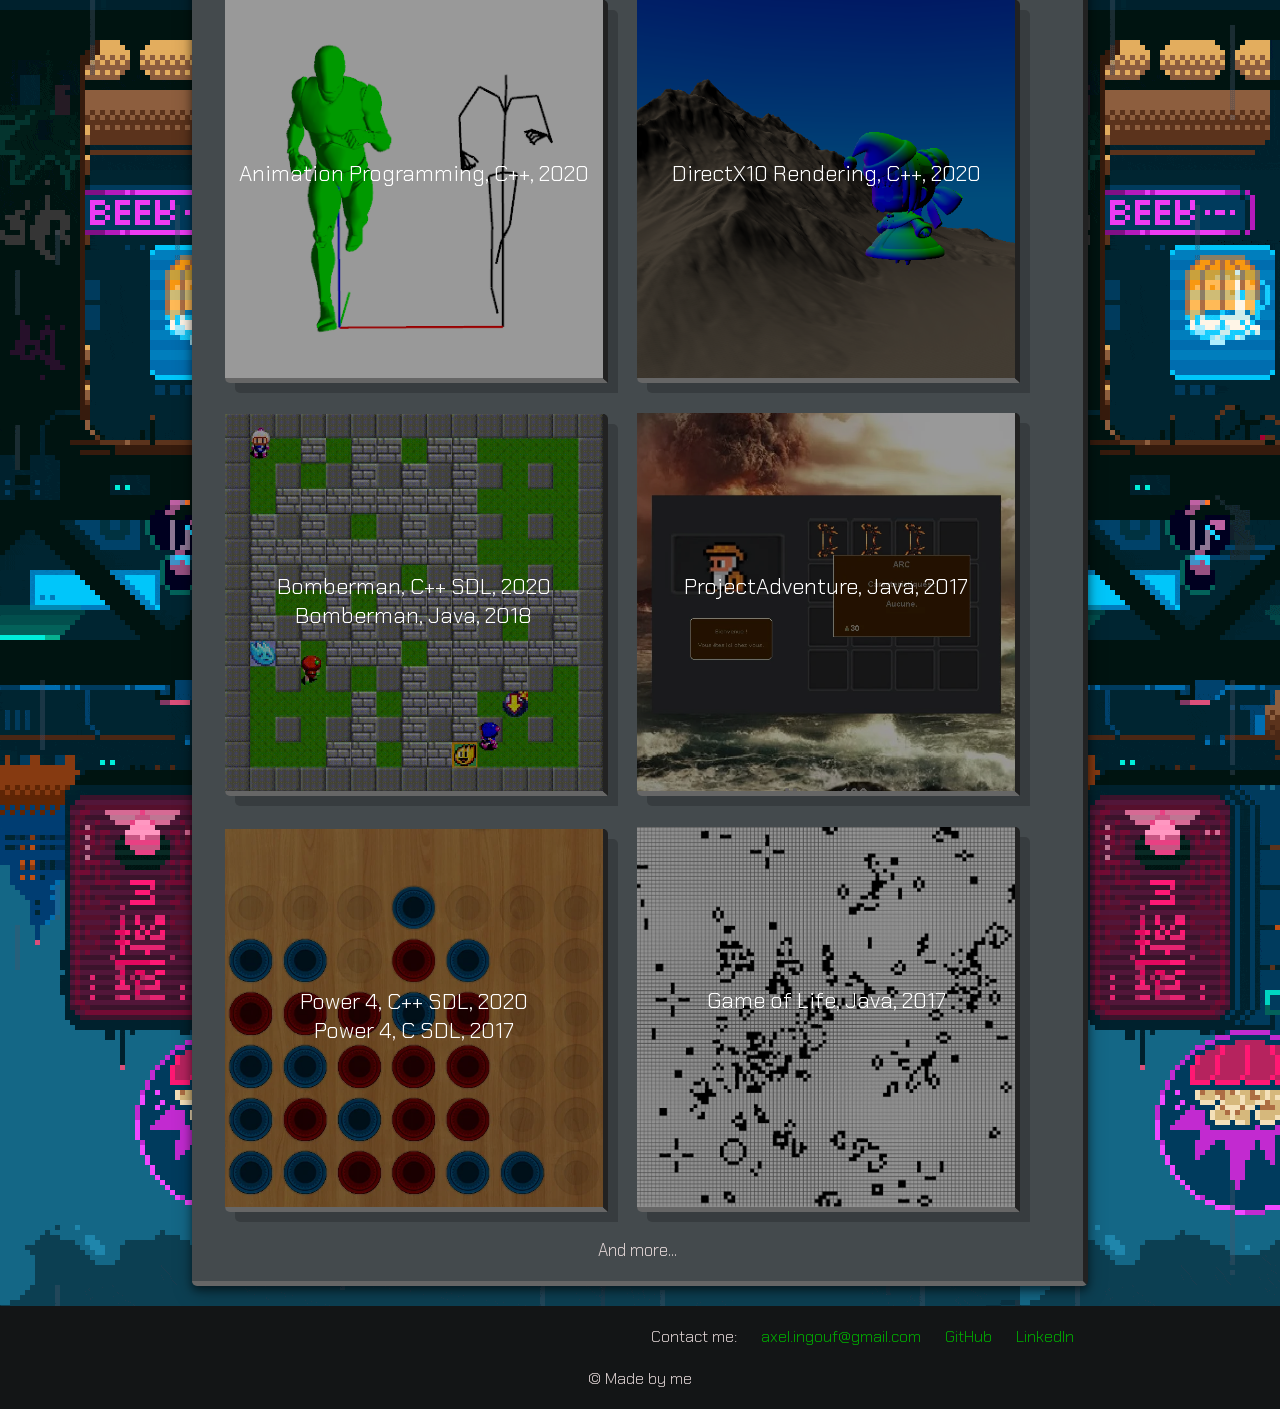
==== commit cab6f4cd: "Change title to Gameplay programmer" ====
--- a/index.html
+++ b/index.html
@@ -1,4 +1,3 @@
- 
 <!DOCTYPE html>
 <html lang="en">
 <html>
@@ -25,7 +24,7 @@
 <header>
 	<div class="me">
 		<h1><div class="a">A</div><div class="name">xel</div> <div class="i">I</div><div class="name">NGOUF</div></h1>
-		<h2>Game programmer</h2>
+		<h2>Gameplay programmer</h2>
 		
 		<div class="medias">
 			<div class="media"><a href="mailto:axel.ingouf@gmail.com"><img src="img/medias/email_logo.png" width=25 height=25 alt="email logo"/></a></div>
--- a/css/styles.css
+++ b/css/styles.css
@@ -193,6 +193,11 @@
 .presentation h1
 {
 	text-align: center;
+}
+
+.presentation
+{
+	font-size: 20px;
 }
 
 #skills .skills-overview
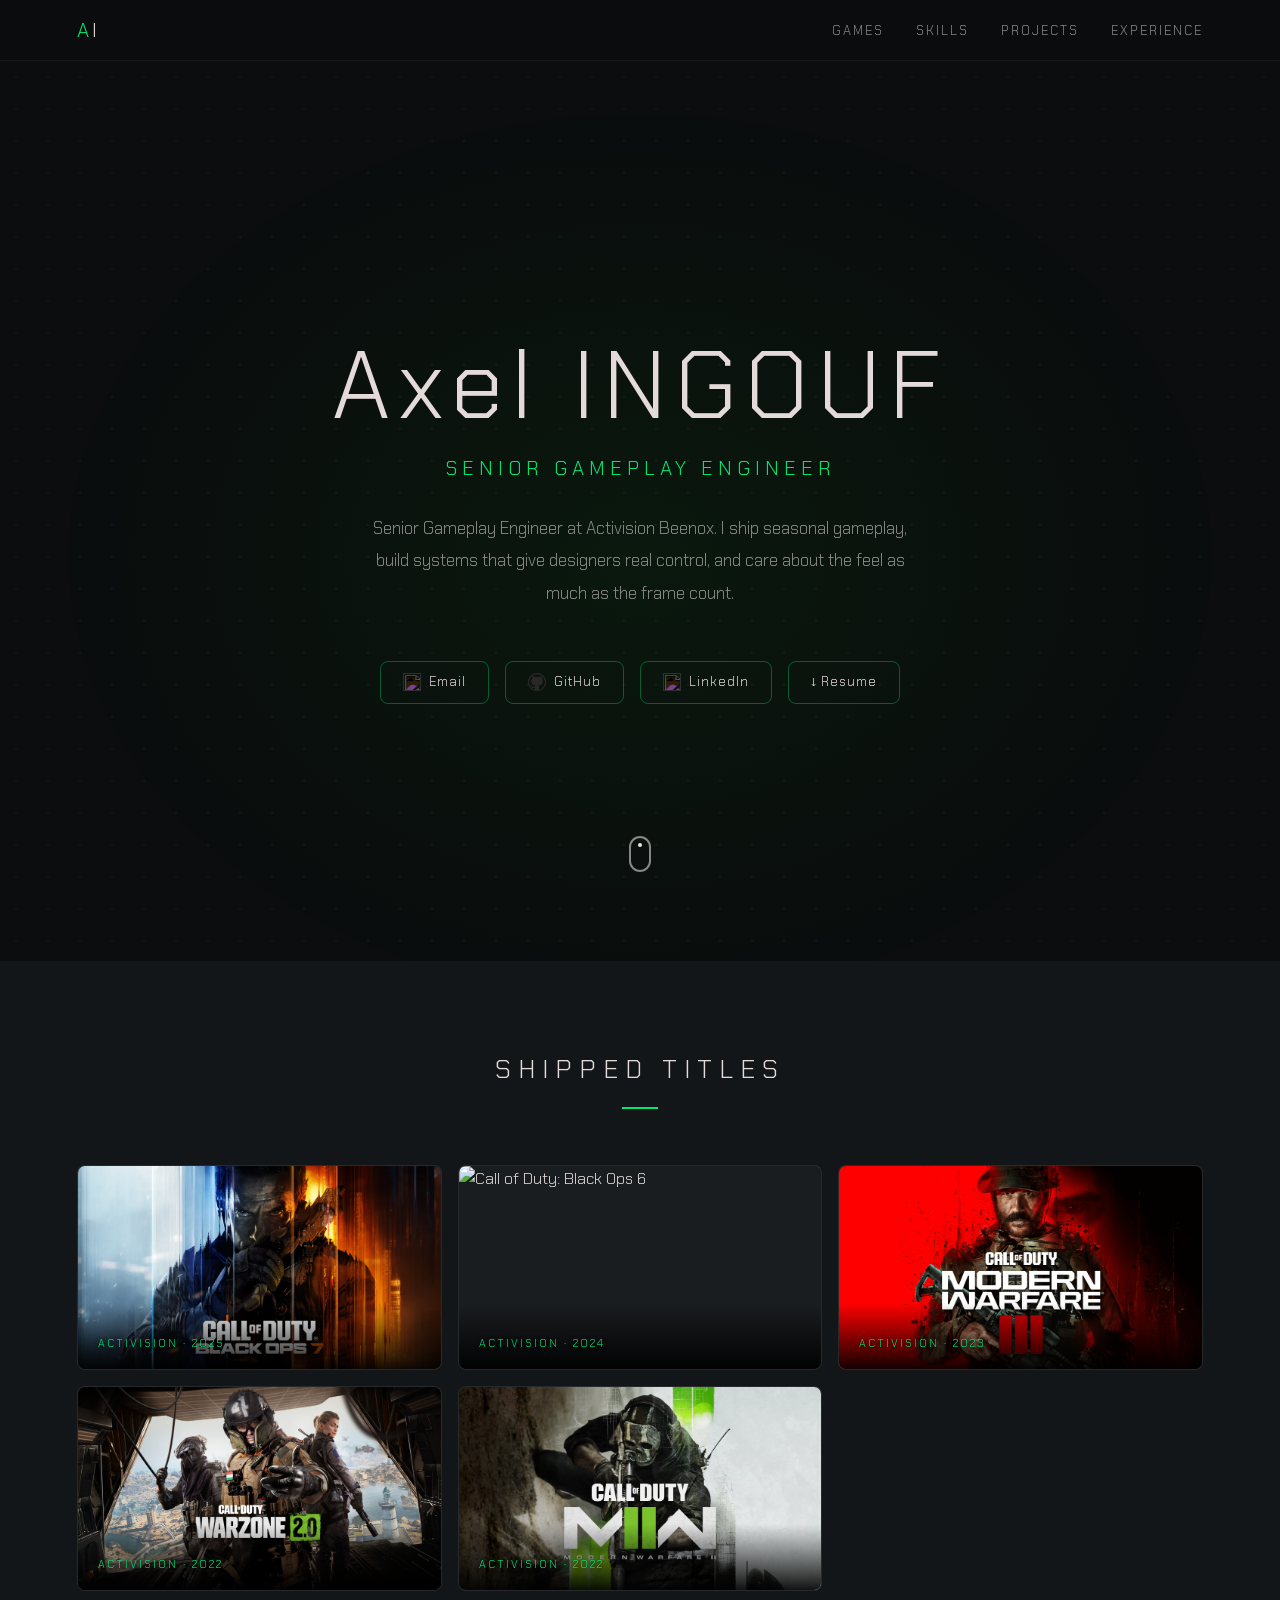
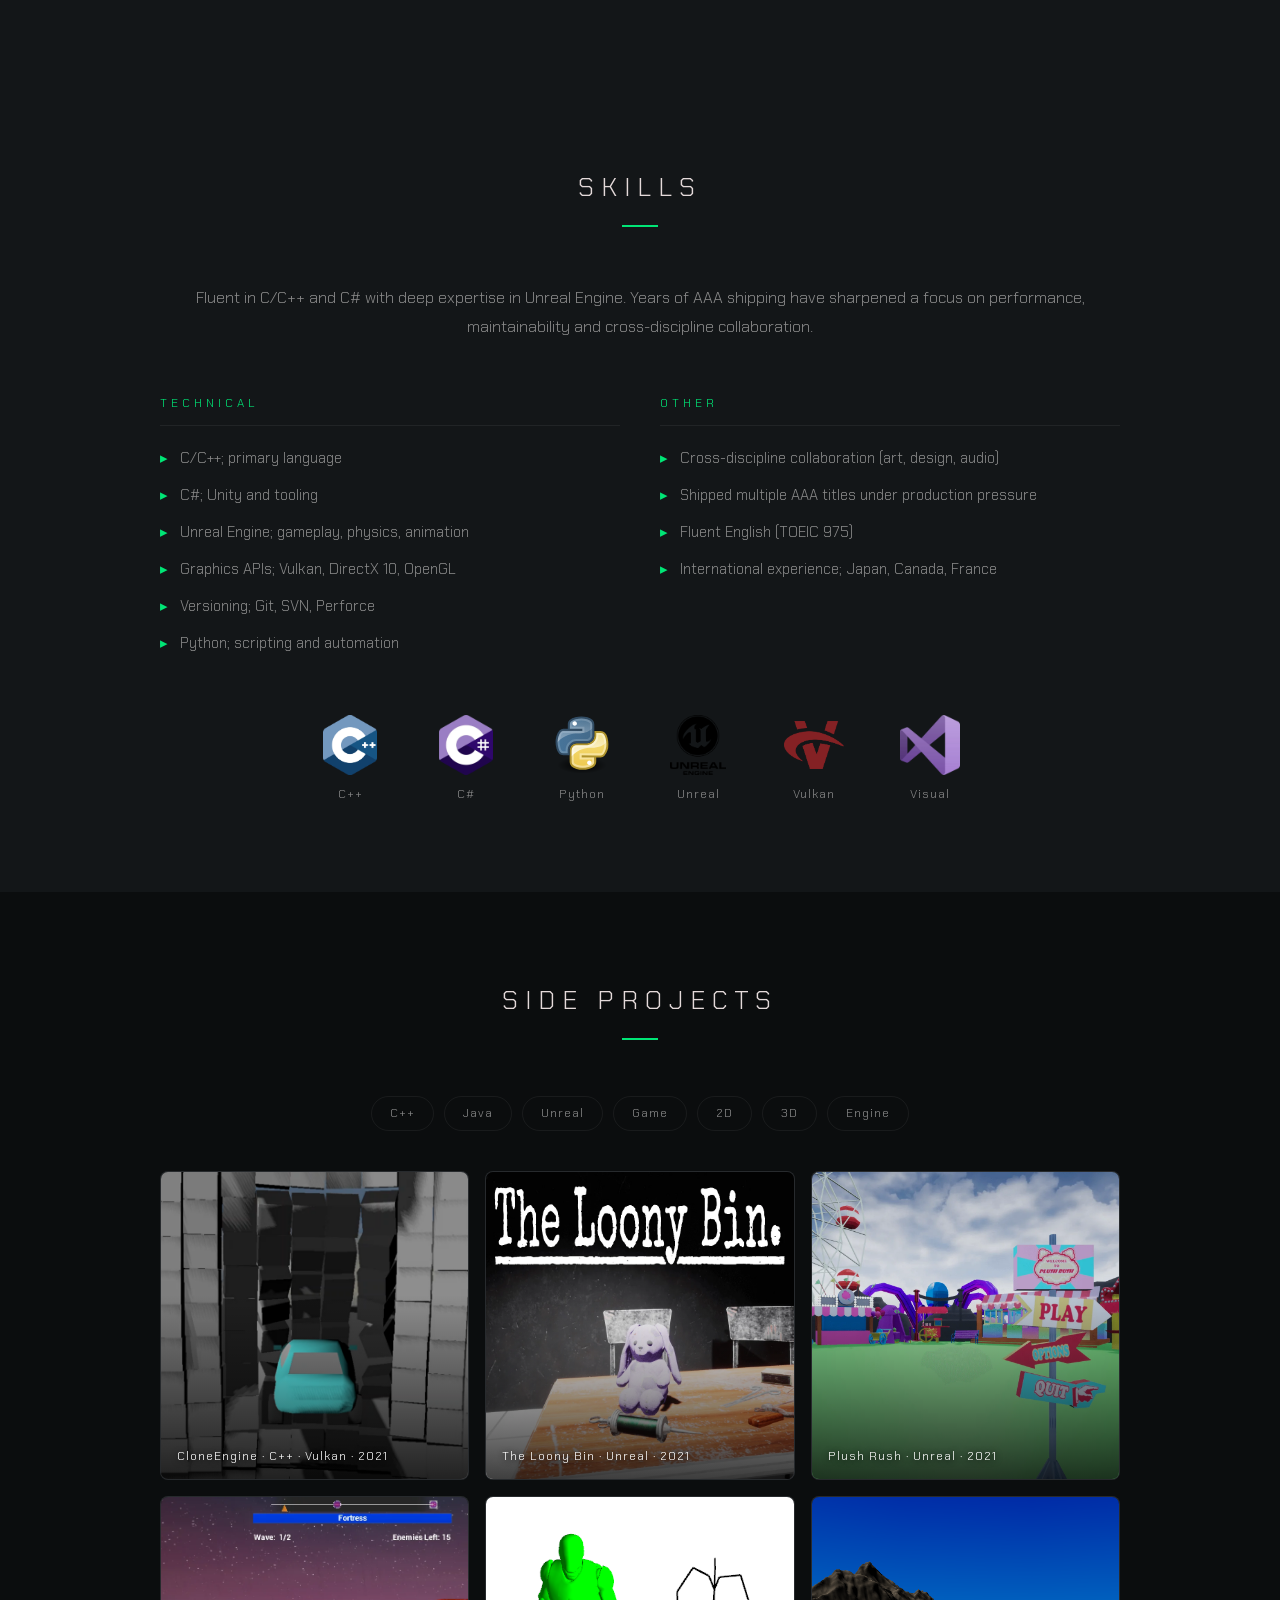
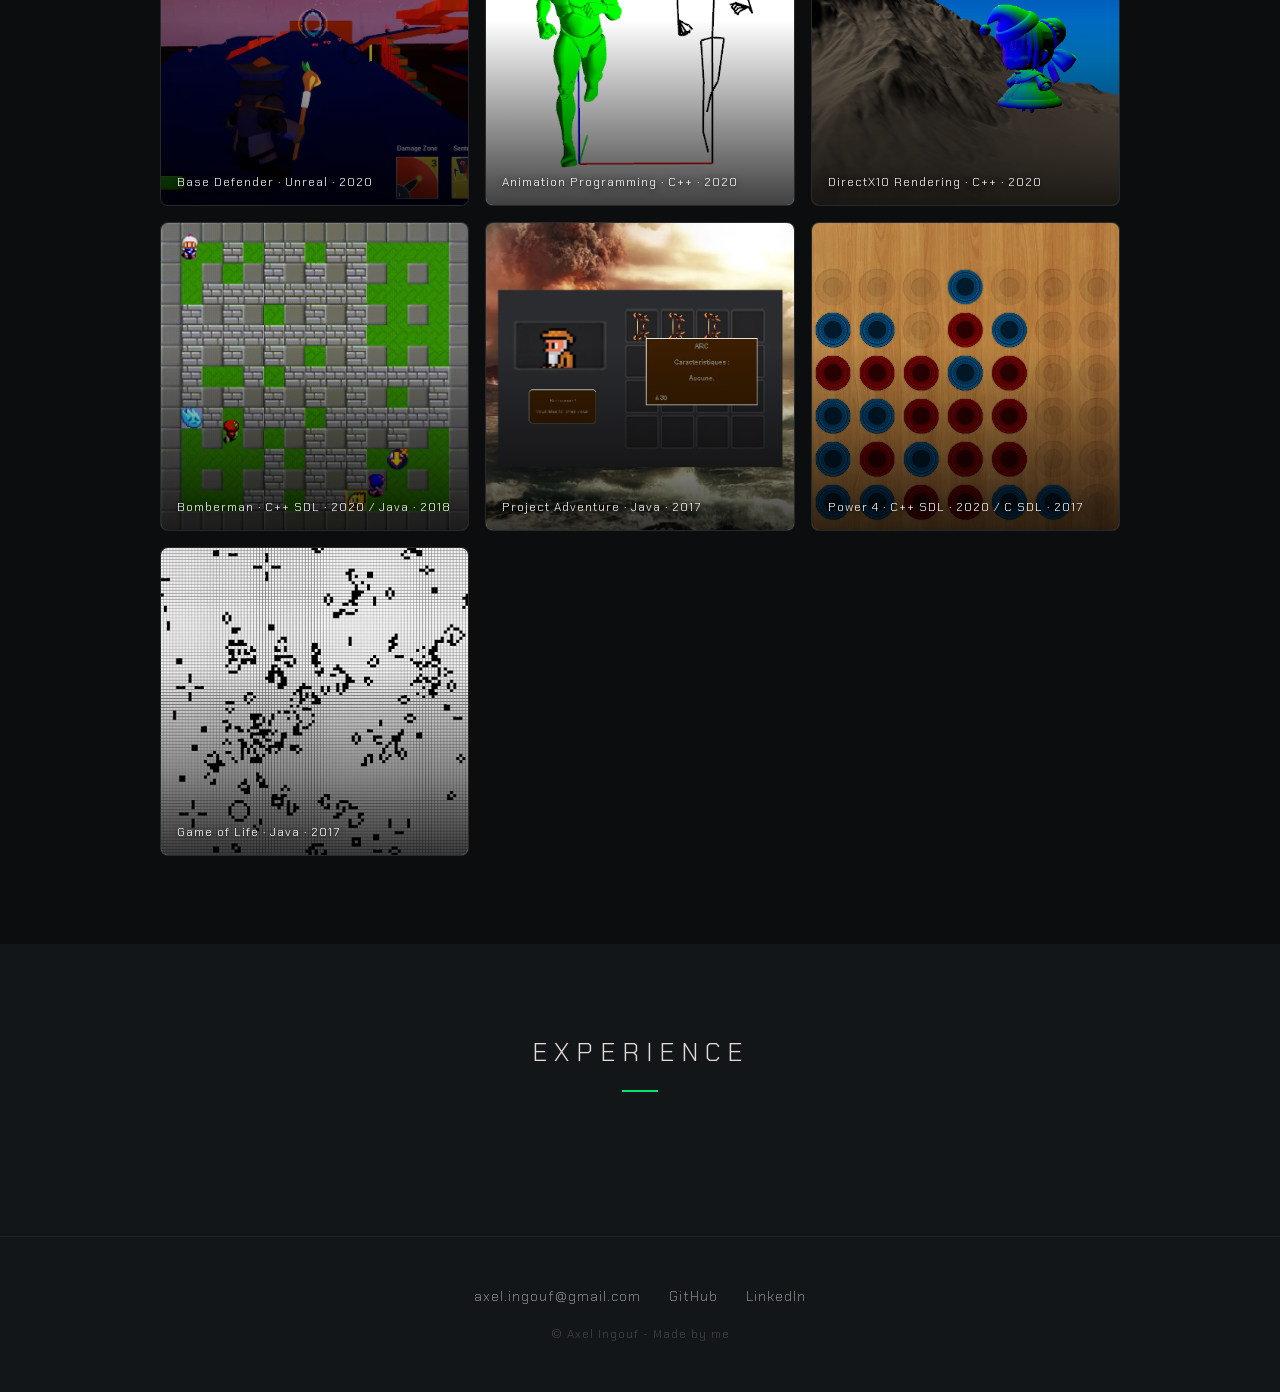
==== commit c9658491: "2026 update" ====
--- a/index.html
+++ b/index.html
@@ -1,372 +1,440 @@
 <!DOCTYPE html>
 <html lang="en">
-<html>
 <head>
-    <meta charset="utf-8"/>
-    <meta name="viewport" content="width=device-width, initial-scale=1, shrink-to-fit=no"/>
-
-	<title>Axel Ingouf - Game Programmer</title>
-
+	<meta charset="utf-8"/>
+	<meta name="viewport" content="width=device-width, initial-scale=1, shrink-to-fit=no"/>
+	<title>Axel Ingouf - Senior Gameplay Engineer</title>
 	<link rel="icon" type="image/png" href="img/favicon/icon.ico"/>
 	<link rel="stylesheet" href="css/styles.css"/>
-	
-	<script src="https://www.googletagmanager.com/gtag/js?id=G-5L44GXB15H"></script>
+	<script async src="https://www.googletagmanager.com/gtag/js?id=G-5L44GXB15H"></script>
 	<script>
-	window.dataLayer = window.dataLayer || [];
-	function gtag(){dataLayer.push(arguments);}
-	gtag('js', new Date());
-
-	gtag('config', 'G-5L44GXB15H');
+		window.dataLayer = window.dataLayer || [];
+		function gtag(){dataLayer.push(arguments);}
+		gtag('js', new Date());
+		gtag('config', 'G-5L44GXB15H');
 	</script>
 </head>
 
 <body>
-<header>
-	<div class="me">
+
+<nav class="site-nav">
+	<div class="nav-brand"><span>A</span>I</div>
+	<ul class="nav-links">
+		<li><a href="#shipped">Games</a></li>
+		<li id="engine-nav" style="display:none"><a href="#engine">Engine</a></li>
+		<li><a href="#skills">Skills</a></li>
+		<li><a href="#projects">Projects</a></li>
+		<li><a href="#experience">Experience</a></li>
+	</ul>
+</nav>
+
+<!-- ==================== HERO ==================== -->
+<section id="hero">
+	<div class="hero-name">
 		<h1><div class="a">A</div><div class="name">xel</div> <div class="i">I</div><div class="name">NGOUF</div></h1>
-		<h2>Gameplay programmer</h2>
-		
-		<div class="medias">
-			<div class="media"><a href="mailto:axel.ingouf@gmail.com"><img src="img/medias/email_logo.png" width=25 height=25 alt="email logo"/></a></div>
-			<div class="media"><a target="_blank" href="https://github.com/AxelIngouf"><img src="img/medias/github_logo.webp" width=25 height=25 alt="github logo"/></a></div>
-			<div class="media"><a target="_blank" href="https://www.linkedin.com/in/axel-ingouf-666a67167/"><img src="img/medias/linkedin_logo.png" width=25 height=25 alt="linkedin logo"/></a></div>
-		</div>
-	</div>
-</header>
-
-<div class="tab">
-	<div class="container">
-		<div class="presentation"> 
-			Hey! I'm Axel Ingouf, a gameplay programmer at Activision. Passionate about Physics, gameplay and new technologies that might worship Cyberpunk style a bit too much.
-			I fell in love with Unreal Engine 4 on first sight, and I'm already experimenting with Unreal Engine 5!<br/><br/>
-		</div>
-	</div>
-</div>
-
-<div class="tablinks">
-	<button class="tablink activeTab" onclick="openTab(event, 'projects')"><h2>Projects</h2></button>
-	<button class="tablink" onclick="openTab(event, 'skills')"><h2>Skills</h2></button>
-	<button class="tablink" onclick="openTab(event, 'history')"><h2>Experience</h2></button>
-</div>
-
-<div id="skills" class="tabcontent hidden">
-
-	<div class="container">
-		<h2>SKILLS</h2>
-		<div class="detailed">
-		I'm fluent both in C/C++, C# and Python, but also have some good knowledge of Java and web languages like javascript (JQuery) or PHP. Apart from Unreal Engine 4,
-		I've already used Unity to make games, but also OpenGL, DirectX10 and Vulkan outside my work.<br/><br/>
-
-		Thanks to my curiosity and all the courses I had throughout my studies, I could oversee a lot of computer science fields (and master some of them),
-		mainly Object-Oriented Programming, web development, databases, network, versioning (git, svn and Perforce) and even assemblers.
-
-		<br/><br/>
-		By joining Isart Digital Montréal, I had the opportunity to specialize in video games related development.
-		From improving my skills in OOP and network to learning everything there is to know about core game development, animation programming, physics,
-		memory management and 3D game engine programming (Vulkan), which is our final project graduation.
-		</div>
-		
-		<div class="skills-overview">
-			<h2>Hard skills</h2>
-			<ul>
-				<li>
-					Fluent in C/C++ and C#.
-				</li>
-				<li>
-					Always eager to work with Unreal Engine.
-				</li>
-				<li>
-					Good knowledge of Tools programming (First job at Activision before switching to Gameplay programming).
-				</li>
-			</ul>
-		</div>
-		<div class="skills-overview">
-			<h2>Soft skills</h2>
-			<ul>
-				<li>
-					I'm used to work in a team with both technical and non-technical people, as I already did several interdisciplinary game projects.
-				</li>
-				<li>
-					Autonomous but also know when to ask for help.
-				</li>
-				<li>
-					Fluent in English (TOEIC score of 975), I'm always open minded about discovering foreign cultures and countries (Japan, Canada).
-				</li>
-			</ul>
-		</div>
-
+		<h2 class="hero-title">Senior Gameplay Engineer</h2>
+	</div>
+	<p class="hero-bio">
+		Senior Gameplay Engineer at Activision Beenox. I ship seasonal gameplay, build systems that give designers real control, and care about the feel as much as the frame count.
+	</p>
+	<div class="hero-links">
+		<a href="mailto:axel.ingouf@gmail.com">
+			<img src="img/medias/email_logo.png" width="18" height="18" alt="" loading="lazy"/> Email
+		</a>
+		<a target="_blank" href="https://github.com/AxelIngouf">
+			<img src="img/medias/github_logo.webp" width="18" height="18" alt="" loading="lazy"/> GitHub
+		</a>
+		<a target="_blank" href="https://www.linkedin.com/in/axel-ingouf-666a67167/">
+			<img src="img/medias/linkedin_logo.png" width="18" height="18" alt="" loading="lazy"/> LinkedIn
+		</a>
+		<a href="resume/Resume_Ingouf_Axel.pdf" target="_blank">↓ Resume</a>
+	</div>
+	<span class="scroll-mouse" aria-hidden="true"></span>
+</section>
+
+<!-- ==================== SHIPPED TITLES ==================== -->
+<section id="shipped">
+	<div class="section-header">
+		<h2>Shipped Titles</h2>
+	</div>
+	<div class="shipped-grid">
+		<div class="shipped-card">
+			<img src="img/projects/bo7.webp" alt="Call of Duty: Black Ops 7" loading="lazy"/>
+			<div class="shipped-overlay">
+				<span class="shipped-meta">Activision · 2025</span>
+			</div>
+		</div>
+		<div class="shipped-card">
+			<img src="img/projects/bo6.webp" alt="Call of Duty: Black Ops 6" loading="lazy"/>
+			<div class="shipped-overlay">
+				<span class="shipped-meta">Activision · 2024</span>
+			</div>
+		</div>
+		<div class="shipped-card">
+			<img src="img/projects/mw3.png" alt="Call of Duty: Modern Warfare III" loading="lazy"/>
+			<div class="shipped-overlay">
+				<span class="shipped-meta">Activision · 2023</span>
+			</div>
+		</div>
+		<div class="shipped-card">
+			<img src="img/projects/wz2.jpg" alt="Call of Duty: Warzone 2.0" loading="lazy"/>
+			<div class="shipped-overlay">
+				<span class="shipped-meta">Activision · 2022</span>
+			</div>
+		</div>
+		<div class="shipped-card">
+			<img src="img/projects/mw2.jpg" alt="Call of Duty: Modern Warfare II" loading="lazy"/>
+			<div class="shipped-overlay">
+				<span class="shipped-meta">Activision · 2022</span>
+			</div>
+		</div>
+	</div>
+</section>
+
+<!-- ==================== FREYR ENGINE ==================== -->
+<section id="engine" style="display:none">
+	<div class="section-header">
+		<h2>Personal Engine</h2>
+	</div>
+	<div class="engine-container">
+		<div class="engine-intro">
+			<div class="engine-info">
+				<h3>Freyr Engine</h3>
+				<p class="engine-tagline">Custom 3D Game Engine - C++23 - In Progress</p>
+				<p class="engine-description">
+					A personal 3D game engine built entirely from scratch; ECS architecture, custom Vulkan renderer,
+					PhysX integration, real-time portals, procedural destruction, networked multiplayer, and a custom
+					serialization format. Born from the desire to go deeper than any shipping title allows.
+				</p>
+				<div class="engine-tags">
+					<span class="engine-tag">C++23</span>
+					<span class="engine-tag">Vulkan</span>
+					<span class="engine-tag">ECS</span>
+					<span class="engine-tag">PhysX</span>
+					<span class="engine-tag">OpenAL</span>
+					<span class="engine-tag">Recast/Detour</span>
+					<span class="engine-tag">Multithreaded</span>
+					<span class="engine-tag">Multiplayer</span>
+				</div>
+			</div>
+			<div class="engine-features">
+				<div class="engine-feature">
+					<h4>Vulkan Renderer</h4>
+					<p>Cascaded shadow maps, real-time portals (up to 4 concurrent, stencil-based), GPU skinning, particles, render-to-texture screens, video playback on world surfaces, LODs.</p>
+				</div>
+				<div class="engine-feature">
+					<h4>ECS + Scene Graph</h4>
+					<p>Multithreaded, handle-based entity pool with generational indices, compile-time component pooling, data-oriented system iteration with declared read/write dependencies. Python-generated reflection for editor and serialization.</p>
+				</div>
+				<div class="engine-feature">
+					<h4>Physics and Portals</h4>
+					<p>Full PhysX integration; ragdoll, rope simulation, D6 joints, terrain heightfields. Portal physics with cross-portal teleportation and object continuity. Voronoi-based real-time destructible geometry (CGAL).</p>
+				</div>
+				<div class="engine-feature">
+					<h4>Animation</h4>
+					<p>Skeletal animation with GPU skinning, procedural animation, IK hands system, ragdoll, and a dismemberment system with physics-driven limb separation.</p>
+				</div>
+				<div class="engine-feature">
+					<h4>AI</h4>
+					<p>Behaviour tree system, Recast/Detour navmesh, sense system (sight cone, radius, memory).</p>
+				</div>
+				<div class="engine-feature">
+					<h4>Networking</h4>
+					<p>Entity replication with host-authority model, replicated commands, client-side interpolation, and file transfer. Steam integration via SteamWorks SDK.</p>
+				</div>
+				<div class="engine-feature">
+					<h4>UI</h4>
+					<p>Fully custom Vulkan UI renderer with dedicated graphics pipelines for images and text. Component-based widget system: images, text, buttons with hover states, checkboxes, draggable panels with optional grid snapping, and custom cursors. Anchor-based transform system for resolution-independent layouts. Multi-viewport support — UI can render to any texture, including world-space surfaces. FFmpeg video playback with synchronized audio in UI panels. Custom font rendering with per-character vertex generation.</p>
+				</div>
+			</div>
+		</div>
+		<div class="engine-gallery">
+			<div class="engine-screenshot featured">
+				<video autoplay loop muted playsinline poster="img/projects/engine.png">
+					<source src="img/freyr/portal.webm" type="video/webm"/>
+				</video>
+				<span class="screenshot-caption">Portal rendering</span>
+			</div>
+			<div class="engine-screenshot">
+				<video autoplay loop muted playsinline>
+					<source src="img/freyr/ragdoll.webm" type="video/webm"/>
+				</video>
+				<span class="screenshot-caption">Ragdoll physics</span>
+			</div>
+			<div class="engine-screenshot">
+				<video autoplay loop muted playsinline>
+					<source src="img/freyr/destruction.webm" type="video/webm"/>
+				</video>
+				<span class="screenshot-caption">Procedural destruction</span>
+			</div>
+		</div>
+	</div>
+</section>
+
+<!-- ==================== SKILLS ==================== -->
+<section id="skills">
+	<div class="section-header">
+		<h2>Skills</h2>
+	</div>
+	<div class="skills-container">
+		<p class="skills-text">
+			Fluent in C/C++ and C# with deep expertise in Unreal Engine. Years of AAA shipping have sharpened a focus on performance, maintainability and cross-discipline collaboration.
+		</p>
+		<div class="skills-columns">
+			<div class="skills-column">
+				<h3>Technical</h3>
+				<ul>
+					<li>C/C++; primary language</li>
+					<li>C#; Unity and tooling</li>
+					<li>Unreal Engine; gameplay, physics, animation</li>
+					<li>Graphics APIs; Vulkan, DirectX 10, OpenGL</li>
+					<li>Versioning; Git, SVN, Perforce</li>
+					<li>Python; scripting and automation</li>
+				</ul>
+			</div>
+			<div class="skills-column">
+				<h3>Other</h3>
+				<ul>
+					<li>Cross-discipline collaboration (art, design, audio)</li>
+					<li>Shipped multiple AAA titles under production pressure</li>
+					<li>Fluent English (TOEIC 975)</li>
+					<li>International experience; Japan, Canada, France</li>
+				</ul>
+			</div>
+		</div>
 		<div class="skills-logos">
 			<div class="logo">
-				<img src="img/skills_logos/c++.webp" width=100 height=100 alt="c++ logo"/>
+				<img src="img/skills_logos/c++.webp" width="100" height="100" alt="c++ logo" loading="lazy"/>
 				<div>C++</div>
 			</div>
 			<div class="logo">
-				<img src="img/skills_logos/csharp.webp" width=100 height=100 alt="c logo"/>
+				<img src="img/skills_logos/csharp.webp" width="100" height="100" alt="c# logo" loading="lazy"/>
 				<div>C#</div>
 			</div>
 			<div class="logo">
-				<img src="img/skills_logos/python.svg" width=100 height=100 alt="python logo"/>
+				<img src="img/skills_logos/python.svg" width="100" height="100" alt="python logo" loading="lazy"/>
 				<div>Python</div>
 			</div>
 			<div class="logo">
-				<img src="img/skills_logos/unreal.webp" width=100 height=100 alt="unreal logo"/>
+				<img src="img/skills_logos/unreal.webp" width="100" height="100" alt="unreal logo" loading="lazy"/>
 				<div>Unreal</div>
 			</div>
 			<div class="logo">
-				<img src="img/skills_logos/unity.svg" width=100 height=100 alt="unity logo"/>
-				<div>Unity</div>
-			</div>
-			<div class="logo">
-				<img src="img/skills_logos/visual.webp" width=100 height=100 alt="visual studio logo"/>
+				<img src="img/skills_logos/vk.png" width="100" height="100" alt="vulkan logo" loading="lazy"/>
+				<div>Vulkan</div>
+			</div>
+			<div class="logo">
+				<img src="img/skills_logos/visual.webp" width="100" height="100" alt="visual studio logo" loading="lazy"/>
 				<div>Visual</div>
 			</div>
 		</div>
 	</div>
-</div>
-
-<div id="history" class="tabcontent hidden">
-	<div class="container">
-		<div class="title"><h2>EDUCATION & EXPERIENCE</h2></div>
-			
-		<div style='margin-top:15px;'>
-			Being a student at Isart Digital Montréal from October 2020 to June 2021, I managed to directly integrate the second year of
-			the course of study without going through the first. Before that I graduated from a French "DUT" computer science degree,
-			and went one year in an Engineering School before realising programming video games was my thing.
-		</div>
-	</div>
-</div>
-
-<div id="projects" class="tabcontent">
-	<div class="container">
-		<div class="title"><h2>SHIPPED TITLES</h2></div>
-
-		<div class="shipped">
-			<img src="img/projects/mw2.jpg" alt="call of duty modern warfare 2 remake 2022"/>
-			<img src="img/projects/wz2.jpg" alt="call of duty warzone 2 2022"/>
-		</div>
-
-		<div class="title"><h2>SIDE PROJECTS</h2>
-			<div class="filters">
-				<div value="c++">C++</div>
-				<div value="java">Java</div>
-				<div value="unreal">Unreal</div>
-				<div value="game">Game</div>
-				<div value="2d">2D</div>
-				<div value="3d">3D</div>
-				<div value="engine">Engine</div>
-			</div>
-		</div>
-
-		<div class="item">
-			<a class="anim"><div class="item-overlay"><span>CloneEngine, C++, Vulkan, 2021</span></div>
-				<img src="img/projects/engine.png" width="500" height="500" alt="Static image 3D Engine Vulkan C++"/>				
-				<video class="dynamic" muted loop>
-					<source src="img/projects/engine.webm" alt="Dynamic image 3D Game Engine Vulkan C++" type="video/webm"/>
-					Your browser doesn't support webm format.
-				</video>
-			</a>
-		</div>
-		
+</section>
+
+<!-- ==================== SIDE PROJECTS ==================== -->
+<section id="projects">
+	<div class="section-header">
+		<h2>Side Projects</h2>
+	</div>
+	<div class="skills-container">
+		<div class="filters">
+			<div value="c++">C++</div>
+			<div value="java">Java</div>
+			<div value="unreal">Unreal</div>
+			<div value="game">Game</div>
+			<div value="2d">2D</div>
+			<div value="3d">3D</div>
+			<div value="engine">Engine</div>
+		</div>
+
+		<div class="items-grid">
+			<div class="item">
+				<a class="anim"><div class="item-overlay"><span>CloneEngine · C++ · Vulkan · 2021</span></div>
+					<img src="img/projects/engine.png" width="500" height="500" alt="Static image 3D Engine Vulkan C++" loading="lazy"/>
+					<video class="dynamic" muted loop>
+						<source src="img/projects/engine.webm" type="video/webm"/>
+					</video>
+				</a>
+			</div>
+			<div class="item">
+				<a class="anim"><div class="item-overlay"><span>The Loony Bin · Unreal · 2021</span></div>
+					<img src="img/projects/theloonybin.webp" width="500" height="500" alt="Static image TheLoonyBin Unreal C++ 3D Game" loading="lazy"/>
+					<video class="dynamic" muted loop>
+						<source src="img/projects/theloonybin.webm" type="video/webm"/>
+					</video>
+				</a>
+			</div>
+			<div class="item">
+				<a class="anim"><div class="item-overlay"><span>Plush Rush · Unreal · 2021</span></div>
+					<img src="img/projects/plushrush.webp" width="500" height="500" alt="PlushRush Unreal C++ 3D Game" loading="lazy"/>
+					<video class="dynamic" muted loop>
+						<source src="img/projects/plushrush.webm" type="video/webm"/>
+					</video>
+				</a>
+			</div>
+			<div class="item">
+				<a class="anim"><div class="item-overlay"><span>Base Defender · Unreal · 2020</span></div>
+					<img src="img/projects/basedefender.webp" width="500" height="500" alt="Base Defender Unreal C++ 3D Game" loading="lazy"/>
+				</a>
+			</div>
+			<div class="item">
+				<a class="anim"><div class="item-overlay"><span>Animation Programming · C++ · 2020</span></div>
+					<img src="img/projects/animation.png" width="500" height="500" alt="Animation 3D Engine C++" loading="lazy"/>
+					<video class="dynamic" muted loop>
+						<source src="img/projects/animation.webm" type="video/webm"/>
+					</video>
+				</a>
+			</div>
+			<div class="item">
+				<a class="anim"><div class="item-overlay"><span>DirectX10 Rendering · C++ · 2020</span></div>
+					<img src="img/projects/directx10.png" width="500" height="500" alt="DirectX10 Rendering Engine 3D C++" loading="lazy"/>
+					<video class="dynamic" muted loop>
+						<source src="img/projects/directx10.webm" type="video/webm"/>
+					</video>
+				</a>
+			</div>
+			<div class="item">
+				<a class="anim"><div class="item-overlay"><span>Bomberman · C++ SDL · 2020 / Java · 2018</span></div>
+					<img src="img/projects/bomberman.png" width="500" height="500" alt="Static image Bomberman C++ Java 2D Game" loading="lazy"/>
+					<video class="dynamic" muted loop>
+						<source src="img/projects/bomberman.webm" type="video/webm"/>
+					</video>
+				</a>
+			</div>
+			<div class="item">
+				<a class="anim"><div class="item-overlay"><span>Project Adventure · Java · 2017</span></div>
+					<img src="img/projects/projectadventure.webp" width="500" height="500" alt="Static image ProjectAdventure Java 2D Game" loading="lazy"/>
+					<video class="dynamic" muted loop>
+						<source src="img/projects/projectadventure.webm" type="video/webm"/>
+					</video>
+				</a>
+			</div>
+			<div class="item">
+				<a class="anim"><div class="item-overlay"><span>Power 4 · C++ SDL · 2020 / C SDL · 2017</span></div>
+					<img src="img/projects/power4.webp" width="500" height="500" alt="Power4 C++ C SDL 2D Game" loading="lazy"/>
+				</a>
+			</div>
+			<div class="item">
+				<a class="anim"><div class="item-overlay"><span>Game of Life · Java · 2017</span></div>
+					<img src="img/projects/gameoflife.webp" width="500" height="500" alt="Static image Game of Life Java 2D Game" loading="lazy"/>
+					<video class="dynamic" muted loop>
+						<source src="img/projects/gameoflife.webm" type="video/webm"/>
+					</video>
+				</a>
+			</div>
+		</div>
+
+		<!-- Project descriptions; order must match items-grid order above -->
 		<div class="project-description">
 			<div class="description-content" Team-size="3" Duration="4 months" Skills="C++, Vulkan, PhysX, ImGui, FMod, CMake, Project Management">
-				Clone engine is a fully functionnal C++ 3D Game Engine made using Vulkan, PhysX, ImGui and fmod. It was part of my school final project and was used to make
-				several demos. I was personnally in charge of the Physics, Audio, In-Game UI, Editor UI, Memory Management, Multithread and some other Core features.
-			</div>
-		</div>
-
-		<div class="item">
-			<a class="anim"><div class="item-overlay"><span>The Loony Bin, Unreal, 2021</span></div>
-				<img src="img/projects/theloonybin.webp" width="500" height="500" alt="Static image TheLoonyBin Unreal C++ 3D Game"/>				
-				<video class="dynamic" muted loop>
-					<source src="img/projects/theloonybin.webm" alt="Dynamic image TheLoonyBin Unreal C++ 3D Game" type="video/webm"/>
-					Your browser doesn't support webm format.
-				</video>
-			</a>
-		</div>
-		
+				Clone engine is a fully functional C++ 3D Game Engine made using Vulkan, PhysX, ImGui and FMod. School final project used to build several demos.
+				I was personally in charge of Physics, Audio, In-Game UI, Editor UI, Memory Management, Multithreading and other core systems.
+			</div>
+		</div>
 		<div class="project-description">
 			<div class="description-content" Team-size="8" Duration="4 days" Skills="C++, Unreal, Interdisciplinary Project, Project Management">
-				The Loony Bin was made during Isart Game Week 2021, a 4 days game jam with a team of 2 programmers,
-				3 3D artists, 2 game designers and 1 sound designer.
-				
-				Our goal was to make a game on the theme of "Generation". So we came up with this horror game taking place
-				in a randomly generated maze inspired by Amnesia and SCP-087.<br/><br/>
-
-				I mainly worked on the maze generation, with the goal of having a playable level each time you play with all sorts of randomness in the items, rooms,
-				lights and decor placement.<br/><br/>
-				
-				The other programmer, <a target="_blank" href="https://ca.linkedin.com/in/valentin-dol-26493515a">Valentin Dol</a>, worked on other aspects of the game,
-				like the light/shadow design, collectibles and even the enemy.
-				Most of the 3D and 2D assets were made by our 2 main 3D artists, <a target="_blank" href="https://www.artstation.com/lecossecanna">Anna Le Cossec</a>
-				and <a target="_blank" href="https://www.artstation.com/artatmospere">Juliette Sirulnick</a>.
-				<div class="links">
-					<a target="_blank" class="download" id="source-code" href="https://github.com/Valentineed/EscapeTheDark">Source Code</a>
-					<a target="_blank" class="download" id="exe" href="https://drive.google.com/u/0/uc?id=1IZAhL6WYt_8vmMKkr2hkDF4oCxSxqNdj&export=download">Download</a>
-				</div>
-			</div>
-		</div>
-
-		<div class="item">
-			<a class="anim"><div class="item-overlay"><span>Plush Rush, Unreal, 2021</span></div>
-				<img src="img/projects/plushrush.webp" width="500" height="500" alt="PlushRush Unreal C++ 3D Game"/>
-				<video class="dynamic" muted loop>
-					<source src="img/projects/plushrush.webm" alt="Dynamic image PlushRush Unreal C++ 3D Game" type="video/webm"/>
-					Your browser doesn't support webm format.
-				</video>
-			</a>
+				The Loony Bin; Isart Game Week 2021, a 4-day jam with 2 programmers, 3 3D artists, 2 game designers, 1 sound designer.
+				Theme: "Generation". Horror game in a randomly generated maze inspired by Amnesia and SCP-087.<br/><br/>
+				I handled maze generation with randomised item, room, light and decor placement each run.<br/><br/>
+				Other programmer: <a target="_blank" href="https://ca.linkedin.com/in/valentin-dol-26493515a">Valentin Dol</a>.
+				3D artists: <a target="_blank" href="https://www.artstation.com/lecossecanna">Anna Le Cossec</a> and <a target="_blank" href="https://www.artstation.com/artatmospere">Juliette Sirulnick</a>.
+				<div class="links">
+					<a target="_blank" class="download source-code" href="https://github.com/Valentineed/EscapeTheDark">Source Code</a>
+					<a target="_blank" class="download" href="https://drive.google.com/u/0/uc?id=1IZAhL6WYt_8vmMKkr2hkDF4oCxSxqNdj&export=download">Download</a>
+				</div>
+			</div>
 		</div>
 		<div class="project-description">
 			<div class="description-content" Team-size="11" Duration="4 weeks" Skills="C++, Unreal, Interdisciplinary Project, Project Management">
-				Isart interdisciplinary project with a team of 3 programmers and 8 3D artists.<br />
-				Racing game inspired by Mario kart gameplay and Fall Guys artistic direction.
-				<div class="links">
-					<a target="_blank" class="download" id="source-code" href="https://github.com/AxelIngouf/PlushRush">Source Code</a>
-				</div>
-			</div>
-		</div>
-		
-		<div class="item">
-			<a class="anim"><div class="item-overlay"><span>Base Defender, Unreal, 2020</span>
-			</div><img src="img/projects/basedefender.webp" width="500" height="500" alt="Base Defender Unreal C++ 3D Game"/></a>
-		</div>
-		<div class="project-description">
-			<div class="description-content" Team-size="4 initially but ended up wth 8 members" Duration="7 weeks" Skills="C++, Unreal, Interdisciplinary Project, Project Management">
-				First project on Unreal Engine, without any background in Unity or any other game engine.<br/>Part of an interdisciplinary school project with 3 game designers,
-				we had to develop a game on the theme of Base defense. Eventually during the last 3 weeks, our project being one of the most stable, we ended up integrating
-				another team to ours which had some difficulties in its project.<br/>
-				<div class="links">
-					<a target="_blank" class="download" id="source-code" href="https://github.com/AxelIngouf/UnrealBaseDefender">Source Code</a>
-					<a target="_blank" class="download" id="exe" href="https://drive.google.com/file/d/1f1cxeQG9IpQajgIwvCGXrHeZ7zz8CWRr/view?usp=sharing">Download</a>
-				</div>
-			</div>
-		</div>
-		
-		<div class="item">
-			<a class="anim"><div class="item-overlay"><span>Animation Programming, C++, 2020</span>
-				</div><img src="img/projects/animation.png" width="500" height="500" alt="Animation 3D Engine C++"/>
-				
-				<video class="dynamic" muted loop>
-					<source src="img/projects/animation.webm" alt="Animation C++" type="video/webm"/>
-					Your browser doesn't support webm format.
-				</video>
-			</a>
+				Interdisciplinary project with 3 programmers and 8 3D artists.
+				Racing game inspired by Mario Kart gameplay and Fall Guys art direction.
+				<div class="links">
+					<a target="_blank" class="download source-code" href="https://github.com/AxelIngouf/PlushRush">Source Code</a>
+				</div>
+			</div>
+		</div>
+		<div class="project-description">
+			<div class="description-content" Team-size="4–8" Duration="7 weeks" Skills="C++, Unreal, Interdisciplinary Project, Project Management">
+				First Unreal Engine project with no prior engine experience. Interdisciplinary school project that grew from 4 to 8 members mid-way due to its stability.
+				<div class="links">
+					<a target="_blank" class="download source-code" href="https://github.com/AxelIngouf/UnrealBaseDefender">Source Code</a>
+					<a target="_blank" class="download" href="https://drive.google.com/file/d/1f1cxeQG9IpQajgIwvCGXrHeZ7zz8CWRr/view?usp=sharing">Download</a>
+				</div>
+			</div>
 		</div>
 		<div class="project-description">
 			<div class="description-content" Team-size="1" Duration="4 days" Skills="C++, Animation, Mathematics">
 			</div>
 		</div>
-		
-		<div class="item">
-			<a class="anim"><div class="item-overlay"><span>DirectX10 Rendering, C++, 2020</span>
-				</div><img src="img/projects/directx10.png" width="500" height="500" alt="DirectX10 Rendering Engine 3D C++"/>
-				
-				<video class="dynamic" muted loop>
-					<source src="img/projects/directx10.webm" alt="DirectX10 Rendering C++" type="video/webm"/>
-					Your browser doesn't support webm format.
-				</video>
-			</a>
-		</div>
 		<div class="project-description">
 			<div class="description-content" Team-size="2" Duration="4 days" Skills="C++, DirectX10, Project Management">
 			</div>
 		</div>
-		
-		<div class="item">
-			<a class="anim"><div class="item-overlay"><span>Bomberman, C++ SDL, 2020<br/>Bomberman, Java, 2018</span></div>
-				<img src="img/projects/bomberman.png" width="500" height="500" alt="Static image Bomberman C++ Java 2D Game"/>
-				<video class="dynamic" muted loop>
-					<source src="img/projects/bomberman.webm" alt="Dynamic image Bomberman C++ Java 2D Game" type="video/webm"/>
-					Your browser doesn't support webm format.
-				</video>
-			</a>
-		</div>
 		<div class="project-description">
 			<div class="description-content" Team-size="1" Duration="2 weeks" Skills="C++, Java, SDL, 2D Animation">
-				First real game I did outside my courses that I actually finished. At the time I wanted to make a game I could play with my friends on the school computers,
-				which we eventually did during way to much lunch breaks.<br /><br/>
-				The first version was made using an old 2D java game engine made by previous students. And the second version was made using SDL library in C++ because I wanted to train before applying to Isart Digital Montréal.
-				<br/><br/>
-				Every character can be controlled either by a human or, by an AI. For the AI, I used an A* search algorithm, and it will choose if it goes for the kill or if something more interesting is near.<br/>Obviously, the part where it kills itself was not intended.
-				<br/><img src="img/misc/bomberman_death.png" width="16" height="26" alt="First frame bomberman death"/>
-				<div class="links">
-					<a class="download" id="exe" href="games/Bomberman_C++.zip">Download</a>
-				</div>
-			</div>
-		</div>
-		
-		<div class="item">
-			<a class="anim"><div class="item-overlay"><span>ProjectAdventure, Java, 2017</span></div>
-				<img src="img/projects/projectadventure.webp" width="500" height="500" alt="Static image ProjectAdventure Java 2D Game"/>
-				<video class="dynamic" muted loop>
-					<source src="img/projects/projectadventure.webm" alt="Dynamic image ProjectAdventure Java 2D Game" type="video/webm"/>
-					Your browser doesn't support webm format.
-				</video>
-			</a>
-		</div>
-		<div class="project-description">
-			<div class="description-content" Team-size="1" Duration="4 weeks but never finished" Skills="Java, 2D Animation">
-				Alright, this game doesn't really look like an actual game, even though I entirely programmed a shop, an inventory,
-				3 types of enemies, 2 weapons and a combat system, I never really put all the pieces together as I was focused on my studies at the time.
-				But if one project really got me started in game programming, that's the one.
-				<div class="links">
-					<a class="download" id="jar" href="games/ProjectAdventure.jar">Download</a>
-				</div>
-			</div>
-		</div>
-		
-		<div id="5" class="item">
-			<a class="anim"><div class="item-overlay"><span>Power 4, C++ SDL, 2020<br/>Power 4, C SDL, 2017</span></div>
-				<img src="img/projects/power4.webp" width="500" height="500" alt="Power4 C++ C SDL 2D Game"/>
-			</a>
-		</div>
-		<div class="project-description">
-			<div class="description-content" Team-size="4 (2017) 1 (2020)" Duration="4 days" Skills="C, C++, SDL">
-				Initially a school project to learn SDL with 3 other students, where I was in charge of SDL implementation, win/lose conditions and AI logic.
-				I later decided to remake the game from scratch with all sorts of fixes in the AI in my free time to learn C++.
-				<div class="links">
-					<a target="_blank" class="download" id="source-code" href="https://github.com/AxelIngouf/ConnectFour">Source Code</a>
-					<a class="download" id="exe" href="games/Puissance4Cpp.zip">Download</a>
-				</div>
-			</div>
-		</div>
-		
-		<div class="item">
-			<a class="anim"><div class="item-overlay"><span>Game of Life, Java, 2017</span></div>
-				<img src="img/projects/gameoflife.webp" width="500" height="500" alt="Static image Game of Life Java 2D Game"/>
-				<video class="dynamic" muted loop>
-					<source src="img/projects/gameoflife.webm" alt="Dynamic image Game of Life Java 2D Game" type="video/webm"/>
-					Your browser doesn't support webm format.
-				</video>
-			</a>
+				First real game I built outside of coursework that I actually finished; and played through far too many lunch breaks.
+				Java version used a student-made engine; the C++ SDL rewrite was warm-up before applying to Isart Digital Montréal.<br/><br/>
+				All characters can be controlled by a human or AI. The AI uses A* pathfinding with aggression/opportunism logic.
+				<img src="img/misc/bomberman_death.png" width="16" height="26" alt="Bomberman death frame" style="vertical-align:middle;margin-left:4px;" loading="lazy"/>
+				<div class="links">
+					<a class="download" href="games/Bomberman_C++.zip">Download</a>
+				</div>
+			</div>
+		</div>
+		<div class="project-description">
+			<div class="description-content" Team-size="1" Duration="4 weeks (unfinished)" Skills="Java, 2D Animation">
+				The project that started it all. A shop, inventory, 3 enemy types, 2 weapons and a combat system; all built, never shipped. A lesson in scope I've carried ever since.
+				<div class="links">
+					<a class="download" href="games/ProjectAdventure.jar">Download</a>
+				</div>
+			</div>
+		</div>
+		<div class="project-description">
+			<div class="description-content" Team-size="4 (2017), 1 (2020)" Duration="4 days" Skills="C, C++, SDL">
+				Originally a school SDL project with 3 others. Later fully rebuilt solo in C++; mainly to fix the AI properly.
+				<div class="links">
+					<a target="_blank" class="download source-code" href="https://github.com/AxelIngouf/ConnectFour">Source Code</a>
+					<a class="download" href="games/Puissance4Cpp.zip">Download</a>
+				</div>
+			</div>
 		</div>
 		<div class="project-description">
 			<div class="description-content" Team-size="1" Duration="2 days" Skills="Java">
-				How could I call myself a programmer if didn't know about the game of life. Well, I went further by programming it, and it might be my first so called game, even though the only gameplay is looking at your screen.
-				<div class="links">
-					<a class="download" class="jar" href="games/GameOfLife.jar">Download</a>
-				</div>
-			</div>
-		</div>
-		<div class="more" style="text-align: center;margin-top: 10px;">
-			And more...
-		</div>
-	</div> 
-</div>
+				Built Conway's Game of Life because it felt like a rite of passage. Possibly my first "game"; if watching emergent patterns counts as gameplay.
+				<div class="links">
+					<a class="download" href="games/GameOfLife.jar">Download</a>
+				</div>
+			</div>
+		</div>
+
+	</div>
+</section>
+
+
+
+<!-- ==================== SIDE PROJECTS ==================== -->
+<section id="experience">
+	<div class="section-header">
+		<h2>Experience</h2>
+	</div>
+	<div class="experience-container">
+		<div id="experience-timeline"></div>
+	</div>
+</section>
 
 <footer>
 	<div class="foot">
-		Contact me:
-		<a href="mailto:axel.ingouf@gmail.com">axel.ingouf@gmail.com</a>
-		<a target="_blank" href="https://github.com/AxelIngouf">GitHub</a> 
-		<a target="_blank" href="https://www.linkedin.com/in/axel-ingouf-666a67167/">LinkedIn</a> 
-		<br/><br/>
-		<div style="text-align: center;">© Made by me</div>
+		<div class="footer-links">
+			<a href="mailto:axel.ingouf@gmail.com">axel.ingouf@gmail.com</a>
+			<a target="_blank" href="https://github.com/AxelIngouf">GitHub</a>
+			<a target="_blank" href="https://www.linkedin.com/in/axel-ingouf-666a67167/">LinkedIn</a>
+		</div>
+		<div class="footer-copy">© Axel Ingouf - Made by me</div>
 	</div>
 </footer>
 
+<script src="js/jquery-3.3.1.min.js" defer></script>
+<script src="js/scripts.js" defer></script>
+
 </body>
-
-<script src="js/jquery-3.3.1.min.js"></script>
-<script src="js/scripts.js"></script>
-
-</html> +</html>
--- a/css/styles.css
+++ b/css/styles.css
@@ -1,783 +1,1142 @@
-* 
-{
-	margin:0;
-	padding:0;
-	box-sizing:border-box;
-}
-
-@font-face
-{
-    font-family: 'chakrapetch';
-    src: url('../fonts/ChakraPetch-Light.ttf');
-    font-weight: normal;
-    font-style: normal;
+:root {
+	--bg-base:        #0b0d0e;
+	--bg-surface:     #131618;
+	--bg-card:        #1a1d20;
+	--bg-card-hover:  #1f2326;
+	--accent:         #00e676;
+	--accent-dim:     #00ac00;
+	--accent-dark:    #007900;
+	--accent-yellow:  #f5c518;
+	--accent-red:     #e53935;
+	--text-primary:   #e4dada;
+	--text-secondary: #8a8a8a;
+	--text-muted:     #444;
+	--border:         rgba(255,255,255,0.06);
+	--border-accent:  rgba(0,230,118,0.35);
+	--radius-sm:      4px;
+	--radius:         8px;
+	--radius-lg:      16px;
+	--shadow:         0 4px 24px rgba(0,0,0,0.6);
+	--shadow-accent:  0 0 24px rgba(0,230,118,0.12);
+	--transition:     0.25s ease;
+	--transition-slow: 0.6s ease;
+}
+
+/* ===========================
+   Reset & Base
+   =========================== */
+*, *::before, *::after {
+	margin: 0;
+	padding: 0;
+	box-sizing: border-box;
+}
+
+@font-face {
+	font-family: 'chakrapetch';
+	src: url('../fonts/ChakraPetch-Light.ttf');
+	font-weight: normal;
+	font-style: normal;
 	font-display: swap;
 }
 
-body
-{
-	font-family: chakrapetch;
-
-	color: rgb(223, 211, 211);
-	background-image: url(../img/background/background.gif);
-}
-
-h2, h1, span
-{
+html {
+	scroll-behavior: smooth;
+}
+
+body {
+	font-family: chakrapetch, system-ui, sans-serif;
+	background-color: var(--bg-base);
+	color: var(--text-primary);
+	font-size: 16px;
+	line-height: 1.6;
+	overflow-x: hidden;
+}
+
+a {
+	text-decoration: none;
+	color: var(--accent);
+	transition: color var(--transition);
+}
+
+a:hover {
+	color: var(--accent-dim);
+}
+
+h1, h2, h3, h4 {
+	font-family: chakrapetch, system-ui, sans-serif;
+	font-weight: normal;
+}
+
+/* ===========================
+   Sticky Navigation
+   =========================== */
+.site-nav {
+	position: sticky;
+	top: 0;
+	z-index: 100;
+	display: flex;
+	align-items: center;
+	justify-content: space-between;
+	padding: 14px 6%;
+	background: rgba(11,13,14,0.82);
+	backdrop-filter: blur(12px);
+	-webkit-backdrop-filter: blur(12px);
+	border-bottom: 1px solid var(--border);
+}
+
+.nav-brand {
+	font-size: 20px;
+	letter-spacing: 3px;
+	color: var(--text-primary);
+}
+
+.nav-brand span {
+	color: var(--accent);
+}
+
+.nav-links {
+	display: flex;
+	gap: 32px;
+	list-style: none;
+}
+
+.nav-links a {
+	color: var(--text-secondary);
+	font-size: 13px;
+	letter-spacing: 2px;
+	text-transform: uppercase;
+	transition: color var(--transition);
+	position: relative;
+}
+
+.nav-links a::after {
+	content: '';
+	position: absolute;
+	left: 0; bottom: -4px;
+	width: 0; height: 1px;
+	background: var(--accent);
+	transition: width var(--transition);
+}
+
+.nav-links a:hover,
+.nav-links a.nav-active {
+	color: var(--accent);
+}
+
+.nav-links a:hover::after,
+.nav-links a.nav-active::after {
+	width: 100%;
+}
+
+/* ===========================
+   Hero
+   =========================== */
+#hero {
+	min-height: 100vh;
+	display: flex;
+	flex-direction: column;
+	align-items: center;
+	justify-content: center;
 	text-align: center;
-}
-
-a
-{
-	text-decoration: none;
-	color:#00ac00;
-}
-
-a:hover
-{
-	color:#007900;
-}
-
-.tablinks
-{
-	width:50%;
-	margin-left: auto;
-	margin-right: auto;
-	display: flex;
-	justify-content:flex-end;
-}
-
-.tablink
-{
-	font-size: 14px;
-	width: 33%;
-
-	margin:0px 8px;
-
-	border-top-left-radius: 10px;
-	border-top-right-radius: 10px;
-
-	padding: 10px;
-	background-color: rgb(68, 74, 77);
-
-	margin-top: 15px;
-	margin-bottom: -20px;
-
-	border-top: none;
-	border-left: none;
-	border-right: solid 5px #222;
-	border-bottom: solid 1px #333;
-	
-	transition:all 1s;
-
-	font-family: chakrapetch;
-	color: rgb(223, 211, 211);
-}
-
-.tablink:hover
-{
-	transform:translate(5px, 0px);
-	box-shadow: 4.5px 0px #00000030;
-	border-right: solid 5px #008000;
+	padding: 100px 20px 80px;
+	position: relative;
+	background: radial-gradient(ellipse at 50% 55%, rgba(0,174,0,0.07) 0%, transparent 65%);
+}
+
+#hero::before {
+	content: '';
+	position: absolute;
+	inset: 0;
+	background-image: radial-gradient(circle, rgba(255,255,255,0.035) 1px, transparent 1px);
+	background-size: 32px 32px;
+	pointer-events: none;
+}
+
+/* Mouse scroll indicator */
+#hero::after {
+	display: none;
+}
+
+.scroll-mouse {
+	position: fixed;
+	bottom: 28px;
+	left: 50%;
+	transform: translateX(-50%);
+	display: block;
+	width: 22px;
+	height: 36px;
+	border: 2px solid rgba(255,255,255,0.5);
+	border-radius: 11px;
+	z-index: 100;
+	transition: opacity 0.4s ease;
+}
+
+.scroll-mouse::before {
+	content: '';
+	display: block;
+	width: 4px;
+	height: 4px;
+	background: rgba(255,255,255,0.9);
+	border-radius: 50%;
+	margin: 5px auto 0;
+	animation: dot-scroll 2s ease infinite;
+}
+
+@keyframes dot-scroll {
+	0%   { transform: translateY(0);    opacity: 1; }
+	75%  { transform: translateY(16px); opacity: 0; }
+	100% { transform: translateY(0);    opacity: 0; }
+}
+
+.hero-name {
+	margin-bottom: 28px;
+	position: relative;
+}
+
+#hero h1 {
+	font-size: clamp(44px, 8vw, 96px);
+	letter-spacing: 8px;
+	line-height: 1;
+	margin-bottom: 18px;
+}
+
+#hero h1 div {
+	display: inline-block;
+}
+
+#hero h1 .name {
+	transform: scaleX(1);
+	transition: transform var(--transition-slow);
+}
+
+#hero h1:hover .name {
+	transform: scaleX(0);
+}
+
+#hero h1 .a,
+#hero h1 .i {
+	transition: transform 1s ease;
+}
+
+#hero h1:hover .a {
+	transform: translateX(2.35em);
+}
+
+#hero h1:hover .i {
+	transform: translateX(1.12em);
+}
+
+.hero-title {
+	font-size: clamp(13px, 2vw, 20px);
+	color: var(--accent);
+	letter-spacing: 5px;
+	text-transform: uppercase;
+	transition: transform var(--transition-slow);
+}
+
+#hero h1:hover + .hero-title {
+	transform: translateY(-10px);
+}
+
+.hero-bio {
+	max-width: 560px;
+	margin: 0 auto 52px;
+	font-size: 17px;
+	color: var(--text-secondary);
+	line-height: 1.9;
+}
+
+.hero-bio em {
+	color: var(--text-primary);
+	font-style: normal;
+}
+
+.hero-links {
+	display: flex;
+	gap: 16px;
+	justify-content: center;
+	flex-wrap: wrap;
+}
+
+.hero-links a {
+	display: flex;
+	align-items: center;
+	gap: 8px;
+	padding: 10px 22px;
+	border: 1px solid var(--border-accent);
+	border-radius: var(--radius);
+	color: var(--text-primary);
+	font-size: 13px;
+	letter-spacing: 1px;
+	transition: all var(--transition);
+}
+
+.hero-links a:hover {
+	background: rgba(0,230,118,0.08);
+	border-color: var(--accent);
+	color: var(--accent);
+	box-shadow: var(--shadow-accent);
+}
+
+.hero-links img {
+	filter: invert(1) brightness(0.75);
+	transition: filter var(--transition);
+}
+
+.hero-links a:hover img {
+	filter: invert(1) brightness(1) sepia(1) hue-rotate(80deg) saturate(5);
+}
+
+/* ===========================
+   Shared Section Styles
+   =========================== */
+section {
+	padding: 88px 6%;
+}
+
+.section-header {
+	text-align: center;
+	margin-bottom: 56px;
+}
+
+.section-header h2 {
+	font-size: clamp(18px, 2.5vw, 26px);
+	letter-spacing: 7px;
+	text-transform: uppercase;
+	display: inline-block;
+	padding-bottom: 18px;
+	position: relative;
+}
+
+.section-header h2::after {
+	content: '';
+	position: absolute;
+	left: 50%; bottom: 0;
+	transform: translateX(-50%);
+	width: 36px; height: 2px;
+	background: var(--accent);
+}
+
+/* ===========================
+   Shipped Titles
+   =========================== */
+#shipped {
+	background: var(--bg-surface);
+}
+
+.shipped-grid {
+	display: grid;
+	grid-template-columns: repeat(auto-fill, minmax(300px, 1fr));
+	gap: 16px;
+	max-width: 1400px;
+	margin: 0 auto;
+}
+
+.shipped-card {
+	position: relative;
 	overflow: hidden;
-	transition:all 0.3s;
-}
-
-.activeTab
-{
-	transform:translate(5px, 0px);
-	background-color: rgb(47, 51, 52);
-	box-shadow: 4.5px 0px #00000030;
-	border-right: solid 5px #008000;
-}
-
-.hidden
-{
-	display: none;
-}
-
-.me
-{
-	text-align: center;
-	background-color: #131516;
-	padding: 20px;
-	
-	border-bottom: solid 5px #222222;
-}
-.me h1
-{
-	padding-bottom: 20px;
-}
-
-.me div
-{
-	display: inline-block;
-}
-
-.me .name
-{
-	transform: scaleX(1);
-	transition: all 0.6s;
-}
-
-.me:hover .name
-{
-	animation:linear;
-	transform: scaleX(0);
-
-	transition: all 0.6s;
-}
-
-.me .a, .me .i
-{
-	transition: all 0.5s;
-}
-
-.me:hover .a
-{
-	transform: translateX(70px);
-	transition: all 1s;
-}
-
-.me:hover .i
-{
-	transform: translateX(30px);
-	transition: all 1s;
-}
-
-.me h2
-{
-	transition: all 0.6s;
-}
-
-.me:hover h2
-{
-	transform: translateY(-15px);
-	transition: all 0.6s;
-}
-
-.me .medias
-{
-	position:absolute;
-	right:16%;
-	top:15px;
-	width:25px;
-}
-
-.me .medias .media
-{
-	margin-bottom:5px;
-}
-
-/* containers */
-.container
-{
-	font-size: 17px;
-	width:70%;
-	display:block;
-	margin-left: auto;
-	margin-right: auto;
-	margin-top:20px;
-	overflow: auto;
-
-	border-radius: 5px;
-
-	padding: 20px;
-	box-shadow: 0 4px 8px 0 rgba(0, 0, 0, 0.5), 0 6px 20px 0 rgba(0, 0, 0, 0.25);
-	background-color: rgb(68, 74, 77);
-
-	border-bottom: solid 5px #666666;
-	border-right: solid 5px #222222;
-}
-
-.presentation h1
-{
-	text-align: center;
-}
-
-.presentation
-{
-	font-size: 20px;
-}
-
-#skills .skills-overview
-{
-	display:inline-block;
-	padding-top : 50px;
-	padding-left : 5%;
-	width:45%;
-	vertical-align:top;
-}
-
-#skills h2
-{
-	padding-bottom: 15px;
-}
-
-.skills-logos
-{
-	display:block;
-	text-align: center;
-	font-size: 25px;
-	margin-top: 25px;
-}
-
-.skills-logos .logo
-{
-	display: inline-block;
-	margin-top:50px;
-	margin-right: 20px;
-
-	width:150px;
-}
-
-.skills-logos .logo div
-{
-	margin-top: 15px;
-}
-
-.skills-logos .logo img
-{
-	transition: all 0.6s;
-}
-
-.skills-logos .logo:hover img
-{
-	transform: scale(1.2, 1.2);
-}
-
-#projects .shipped img
-{
-	margin:1.5%;
-	width: 46.5%;
-	display: inline-block;
-	overflow: hidden;
-	background-color: #000;
-	box-shadow: 10px 10px #00000030;
-
-	border-bottom: solid 5px #666666;
-	border-right: solid 5px #222222;
-	
-	border-bottom-left-radius:5px;
-	border-top-right-radius:5px;
-}
-
-#projects .filters
-{
-	margin-top : 15px;
-}
-
-#projects .filters div
-{
-	display:inline-block;
-	padding: 5px;
-	border:solid 1px #222222;
-	border-radius: 5px;
-}
-
-#projects .filters div:hover
-{
-	background-color:#666666;
-	cursor:pointer;
-}
-
-#projects .filters .filterSelected
-{
-	background-color: #131516;
-}
-
-#projects .filters .filterSelected:hover
-{
-	background-color: #222222;
-}
-
-#projects .item
-{
-	margin:1.5%;
-	position: relative;
-	display: inline-block;
-	overflow: hidden;
-	width: 30%;
-	background-color: #000;
-	box-shadow: 10px 10px #00000030;
-
-	border-bottom: solid 5px #666666;
-	border-right: solid 5px #222222;
-	
-	border-bottom-left-radius:5px;
-	border-top-right-radius:5px;
-	
-	transition:all 1s;
-
-	cursor:pointer;
-}
-
-#projects .notfiltered
-{
-	display: none;
-}
-
-#projects .item img, #projects .item video
-{
-	max-width: 100%;
-	height:auto;
-	margin: 0;
-	margin-bottom: -5px;
-	transition:all 0.2s;
-	position: relative;
-	display: inline-block;
-}
-
-#projects .item:hover
-{
-	transform:translate(5px, 5px);
-	box-shadow: 4.5px 4.5px #00000030;
-	border-bottom: solid 5px #7cfc00;
-	border-right: solid 5px #008000;
-	transition:all 0.3s;
-}
-
-#projects .item .dynamic
-{	
-	position: absolute;
-	width: 100%;
-	top: 0;
-	left: 0;
-	z-index:-1;
-}
-
-#projects .item:hover .dynamic
-{
-	display: inline;
-	z-index:1;
-}
-
-#projects .item:hover .item-overlay::before
-{
-	content:'See details';
-	display: block;
-	font-weight: bold;
-	font-size: 20px;
-	color:rgb(241, 241, 241);
-	padding-top: 35%;
-}
-
-#projects .item .item-overlay
-{ 
-	position: absolute;
-	z-index: 2;
-	top: 0;
-	left: 0;
+	border-radius: var(--radius);
+	background: var(--bg-card);
+	border: 1px solid var(--border);
+	aspect-ratio: 16 / 9;
+	transition: all var(--transition);
+}
+
+.shipped-card:hover {
+	border-color: var(--border-accent);
+	box-shadow: var(--shadow-accent);
+	transform: translateY(-4px);
+}
+
+.shipped-card img {
 	width: 100%;
 	height: 100%;
-	background-color: #00000066;
-	opacity: 1;
+	object-fit: cover;
+	display: block;
+	transition: transform 0.4s ease;
+}
+
+.shipped-card:hover img {
+	transform: scale(1.04);
+}
+
+.shipped-overlay {
+	position: absolute;
+	bottom: 0; left: 0; right: 0;
+	padding: 32px 20px 16px;
+	background: linear-gradient(transparent, rgba(0,0,0,0.92));
+	display: flex;
+	flex-direction: column;
+	gap: 5px;
+}
+
+.shipped-title {
+	font-size: 15px;
+	color: #fff;
+	letter-spacing: 1px;
+	text-shadow: 0 1px 6px rgba(0,0,0,0.8);
+}
+
+.shipped-meta {
+	font-size: 11px;
+	color: var(--accent);
+	letter-spacing: 2px;
+	text-transform: uppercase;
+	text-shadow: 0 1px 4px rgba(0,0,0,0.8);
+}
+
+.shipped-card.placeholder {
+	border: 1px dashed rgba(255,255,255,0.1);
+	background: repeating-linear-gradient(
+		45deg,
+		transparent,
+		transparent 12px,
+		rgba(255,255,255,0.012) 12px,
+		rgba(255,255,255,0.012) 24px
+	);
+	display: flex;
+	align-items: center;
+	justify-content: center;
+}
+
+.placeholder-content {
 	text-align: center;
-	transition: all 0.3s;
-}
-
-#projects .item .item-overlay span
-{ 
+	display: flex;
+	flex-direction: column;
+	align-items: center;
+	gap: 8px;
+}
+
+.placeholder-icon {
+	font-size: 28px;
+	color: var(--text-muted);
+}
+
+.placeholder-label {
+	font-size: 15px;
+	color: var(--text-muted);
+	letter-spacing: 2px;
+}
+
+.placeholder-meta {
+	font-size: 11px;
+	color: var(--text-muted);
+	letter-spacing: 2px;
+	text-transform: uppercase;
+}
+
+/* ===========================
+   Freyr Engine
+   =========================== */
+#engine {
+	background: var(--bg-base);
+}
+
+.engine-container {
+	max-width: 1200px;
+	margin: 0 auto;
+}
+
+.engine-intro {
+	display: grid;
+	grid-template-columns: 1fr 1fr;
+	gap: 56px;
+	align-items: center;
+	margin-bottom: 48px;
+}
+
+.engine-info h3 {
+	font-size: clamp(28px, 4vw, 48px);
+	letter-spacing: 4px;
+	margin-bottom: 8px;
+}
+
+.engine-tagline {
+	color: var(--accent);
+	font-size: 12px;
+	letter-spacing: 3px;
+	text-transform: uppercase;
+	margin-bottom: 24px;
+}
+
+.engine-description {
+	color: var(--text-secondary);
+	font-size: 16px;
+	line-height: 1.85;
+	margin-bottom: 28px;
+}
+
+.engine-tags {
+	display: flex;
+	flex-wrap: wrap;
+	gap: 10px;
+	margin-bottom: 32px;
+}
+
+.engine-tag {
+	padding: 5px 14px;
+	border: 1px solid var(--border-accent);
+	border-radius: 100px;
+	font-size: 12px;
+	color: var(--accent);
+	letter-spacing: 1px;
+}
+
+.engine-link-primary {
+	background: var(--accent) !important;
+	color: #000 !important;
+	border-color: var(--accent) !important;
+	font-weight: bold;
+}
+
+.engine-link-primary:hover {
+	background: var(--accent-dim) !important;
+	border-color: var(--accent-dim) !important;
+}
+
+.engine-features {
+	display: flex;
+	flex-direction: column;
+	gap: 10px;
+}
+
+.engine-feature {
+	padding: 14px 18px;
+	background: var(--bg-card);
+	border-left: 2px solid var(--accent);
+	border-radius: 0 var(--radius-sm) var(--radius-sm) 0;
+}
+
+.engine-feature h4 {
+	font-size: 11px;
+	letter-spacing: 3px;
+	text-transform: uppercase;
+	color: var(--accent);
+	margin-bottom: 5px;
+}
+
+.engine-feature p {
+	font-size: 13px;
+	color: var(--text-secondary);
+	line-height: 1.6;
+}
+
+.engine-gallery {
+	display: grid;
+	grid-template-columns: 2fr 1fr;
+	grid-template-rows: 1fr 1fr;
+	gap: 12px;
+	height: 480px;
+}
+
+.engine-screenshot {
+	background: var(--bg-card);
+	border: 1px dashed rgba(255,255,255,0.08);
+	border-radius: var(--radius);
+	overflow: hidden;
+	display: flex;
+	align-items: center;
+	justify-content: center;
+	transition: border-color var(--transition);
+	position: relative;
+}
+
+.engine-screenshot.featured {
+	grid-row: span 2;
+}
+
+.engine-screenshot img,
+.engine-screenshot video {
+	width: 100%;
+	height: 100%;
+	object-fit: cover;
+	display: block;
+}
+
+.screenshot-caption {
 	position: absolute;
-	font-size:22px;
-	z-index: 3;
-	top: 42%;
+	bottom: 0;
+	left: 0;
 	right: 0;
-	left: 0;
+	padding: 24px 10px 8px;
+	background: linear-gradient(transparent, rgba(0,0,0,0.88));
+	font-size: 11px;
+	color: rgba(255,255,255,0.95);
+	letter-spacing: 1.5px;
+	text-transform: uppercase;
+	text-shadow: 0 1px 4px rgba(0,0,0,0.9);
+}
+
+.engine-screenshot:hover {
+	border-color: rgba(0,230,118,0.25);
+}
+
+.screenshot-placeholder {
+	display: flex;
+	flex-direction: column;
+	align-items: center;
+	gap: 8px;
+	color: var(--text-muted);
+	font-size: 12px;
+	letter-spacing: 2px;
+	text-transform: uppercase;
+}
+
+.screenshot-placeholder::before {
+	content: '[ ]';
+	font-size: 24px;
+	color: var(--text-muted);
+	letter-spacing: 4px;
+}
+
+/* ===========================
+   Side Projects
+   =========================== */
+#projects {
+	background: var(--bg-base);
+}
+
+.projects-container {
+	max-width: 1400px;
+	margin: 0 auto;
+}
+
+.filters {
+	display: flex;
+	flex-wrap: wrap;
+	gap: 10px;
+	justify-content: center;
+	margin-bottom: 40px;
+}
+
+.filters div {
+	padding: 7px 18px;
+	border: 1px solid var(--border);
+	border-radius: 100px;
+	font-size: 12px;
+	cursor: pointer;
+	transition: all var(--transition);
+	color: var(--text-secondary);
+	letter-spacing: 1px;
+}
+
+.filters div:hover {
+	border-color: var(--border-accent);
+	color: var(--accent);
+}
+
+.filters .filterSelected {
+	background: rgba(0,230,118,0.08);
+	border-color: var(--accent);
+	color: var(--accent);
+}
+
+.items-grid {
+	display: grid;
+	grid-template-columns: repeat(3, 1fr);
+	gap: 16px;
+}
+
+.item {
+	position: relative;
+	overflow: hidden;
+	border-radius: var(--radius);
+	background: var(--bg-card);
+	border: 1px solid var(--border);
+	aspect-ratio: 1;
+	cursor: pointer;
+	transition: all var(--transition);
+}
+
+.item:hover {
+	border-color: var(--border-accent);
+	box-shadow: var(--shadow-accent);
+	transform: translateY(-4px);
+}
+
+.notfiltered {
+	display: none;
+}
+
+.item img, .item video {
+	width: 100%;
+	height: 100%;
+	object-fit: cover;
+	display: block;
+}
+
+.item .dynamic {
+	position: absolute;
+	top: 0; left: 0;
+	width: 100%; height: 100%;
+	object-fit: cover;
+	z-index: -1;
+}
+
+.item:hover .dynamic {
+	z-index: 1;
+}
+
+.item .item-overlay {
+	position: absolute;
+	inset: 0;
+	z-index: 2;
+	background: linear-gradient(transparent 40%, rgba(0,0,0,0.75));
+	display: flex;
+	align-items: flex-end;
+	padding: 14px 16px;
+	transition: background var(--transition);
+}
+
+.item:hover .item-overlay {
+	background: rgba(0,0,0,0.62);
+}
+
+.item .item-overlay span {
+	font-size: 12px;
 	color: #fff;
-}
-
-.project-description
-{
+	letter-spacing: 1px;
+	line-height: 1.4;
+	text-shadow: 0 1px 6px rgba(0,0,0,1);
+	transition: opacity var(--transition);
+}
+
+.item:hover .item-overlay span {
+	opacity: 0;
+}
+
+.item:hover .item-overlay::before {
+	content: 'See details';
+	position: absolute;
+	top: 50%; left: 50%;
+	transform: translate(-50%, -50%);
+	font-size: 14px;
+	font-weight: bold;
+	color: var(--accent);
+	letter-spacing: 3px;
+	text-transform: uppercase;
+}
+
+/* Project modal */
+.project-description {
 	display: none;
 	position: fixed;
-	z-index: 5;
+	inset: 0;
+	z-index: 200;
+	background: rgba(0,0,0,0.72);
+	backdrop-filter: blur(4px);
+}
+
+.description-content {
+	position: absolute;
+	top: 50%; left: 50%;
+	transform: translate(-50%, -50%);
+	background: var(--bg-card);
+	border: 1px solid rgba(255,255,255,0.09);
+	border-radius: var(--radius-lg);
+	width: min(700px, 90vw);
+	max-height: 80vh;
+	overflow-y: auto;
+	padding: 40px;
+	padding-bottom: 100px;
+	font-size: 16px;
+	line-height: 1.75;
+	box-shadow: var(--shadow);
+}
+
+.description-content .links {
+	position: absolute;
+	bottom: 30px;
+	right: 40px;
+	display: flex;
+	gap: 12px;
+}
+
+.quit-button {
+	float: right;
+	width: 28px;
+	height: 28px;
+	background: var(--accent-red);
+	border-radius: var(--radius-sm);
+	cursor: pointer;
+	margin-left: 16px;
+	border-bottom: 2px solid #b71c1c;
+	border-right: 2px solid #7f0000;
+	transition: all var(--transition);
+}
+
+.quit-button:hover {
+	background: var(--accent-dim);
+	border-bottom-color: var(--accent-dark);
+	border-right-color: var(--accent-dark);
+	transform: translate(2px, 2px);
+}
+
+.specs {
+	margin-top: 24px;
+	padding: 14px 18px;
+	background: rgba(255,255,255,0.025);
+	border-left: 2px solid var(--border-accent);
+	border-radius: 0 var(--radius-sm) var(--radius-sm) 0;
+	font-size: 13px;
+}
+
+.specs ul {
+	list-style: none;
+	display: flex;
+	flex-wrap: wrap;
+	gap: 6px 28px;
+}
+
+.specs li::before {
+	content: '// ';
+	color: var(--accent);
+}
+
+/* Download / Source buttons */
+.download {
+	display: inline-block;
+	padding: 10px 20px;
+	border-radius: var(--radius);
+	font-size: 14px;
+	font-weight: bold;
+	letter-spacing: 1px;
+	text-align: center;
+	transition: all var(--transition);
+	background: var(--accent);
+	color: #000;
+	border: 1px solid var(--accent);
+}
+
+.download:hover {
+	background: var(--accent-dim);
+	border-color: var(--accent-dim);
+	color: #000;
+	transform: translateY(-2px);
+}
+
+.download.source-code {
+	background: var(--accent-yellow);
+	border-color: var(--accent-yellow);
+	color: #000;
+}
+
+.download.source-code:hover {
+	background: #c9a800;
+	border-color: #c9a800;
+	color: #000;
+}
+
+/* ===========================
+   Skills
+   =========================== */
+#skills {
+	background: var(--bg-surface);
+}
+
+.skills-container {
+	max-width: 960px;
+	margin: 0 auto;
+}
+
+.skills-text {
+	color: var(--text-secondary);
+	font-size: 16px;
+	line-height: 1.85;
+	margin-bottom: 52px;
+	text-align: center;
+}
+
+.skills-columns {
+	display: grid;
+	grid-template-columns: 1fr 1fr;
+	gap: 40px;
+	margin-bottom: 60px;
+}
+
+.skills-column h3 {
+	font-size: 12px;
+	letter-spacing: 4px;
+	text-transform: uppercase;
+	color: var(--accent);
+	margin-bottom: 20px;
+	padding-bottom: 12px;
+	border-bottom: 1px solid var(--border);
+}
+
+.skills-column ul {
+	list-style: none;
+	display: flex;
+	flex-direction: column;
+	gap: 13px;
+}
+
+.skills-column li {
+	font-size: 15px;
+	color: var(--text-secondary);
+	padding-left: 20px;
+	position: relative;
+}
+
+.skills-column li::before {
+	content: '▸';
+	position: absolute;
 	left: 0;
-	top: 0;
-	width:100%;
-	height: 100%;
-	border-radius: 10px;
-	box-shadow: 0 4px 8px 0 #00000080, 0 6px 20px 0 #00000040;
-	background-color: #00000080;;
-}
-
-.project-description .description-content
-{
-	position:relative;
-	background-color: #222222;
-	width:60%;
-	height:auto;
-	padding:40px;
-	padding-bottom: 100px;
-	top: 50%;
-	left: 50%;
-	transform: translate(-50%, -50%);
-	border-radius: 10px;
-	border:solid 5px rgb(90, 90, 90);
-
-	font-size:18px;
-	line-height: 19px;
-}
-
-.project-description .description-content .links
-{
-	position:absolute;
-	bottom:35px;
-	right:75px;
-}
-
-.download
-{
-	display:inline-block;
-	width: 150px;
+	color: var(--accent);
+}
+
+.skills-logos {
+	display: flex;
+	flex-wrap: wrap;
+	justify-content: center;
+	gap: 36px;
+}
+
+.skills-logos .logo {
+	display: flex;
+	flex-direction: column;
+	align-items: center;
+	gap: 10px;
+	width: 80px;
 	text-align: center;
-	text-decoration: none;
-	padding:10px 5px;
-	margin-left:20px;
-	background-color: rgb(128, 190, 35);
-	color:black;
-	border-radius: 5px;
-	transition:all 0.5s;
-	font-size:18px;
-	font-weight: bold;
-	border-bottom:solid 3px rgb(79, 235, 65);
-	border-right:solid 3px rgb(29, 143, 0);
-}
-
-.download:hover
-{
-	background-color: green;
-	transform:translate(3px, 3px);
-	color:#dfdede;
-	border-bottom:solid 3px rgb(53, 156, 43);
-	border-right:solid 3px rgb(22, 107, 1);
-}
-
-#source-code
-{
-	background-color: rgb(184, 184, 1);
-	border-bottom:solid 3px rgb(232, 235, 65);
-	border-right:solid 3px rgb(141, 143, 0);
-}
-
-#source-code:hover
-{
-	background-color: rgb(131, 131, 0);
-	border-bottom:solid 3px rgb(166, 168, 48);
-	border-right:solid 3px rgb(89, 90, 0);
-}
-
-.quit-button
-{
-	display:block;
-	float:right;
-	border-bottom:solid 3px rgb(235, 65, 65);
-	border-right:solid 3px rgb(143, 0, 0);
-    top:4%;
-    right:3%;
-	width:30px;
-	height:30px;
-	z-index: 5;
-	background-color: red;
-	margin-left:25px;
-	text-align: center;
-	box-shadow: 0 4px 8px 0 #6d0606e3, 0 6px 20px 0 #ff000040;
-	border-radius: 3px;
-	transition:all 0.5s;
-
-	cursor:pointer;
-}
-
-.quit-button:hover
-{
-	border-bottom:solid 3px rgb(48, 156, 26);
-	border-right:solid 3px rgb(8, 105, 5);
-	background-color: green;
-	box-shadow: 0 4px 8px 0 #066d0fe3, 0 6px 20px 0 #15ff0040;
-	transform:translate(2px, 2px);
-}
-
-.specs
-{
-	padding-top: 25px;
-	padding-left: 25px;
-	font-size: 13px;
-}
-.specs li
-{
-	margin-bottom:5px;
-}
-
-.title
-{
-	text-align: center;
-	font-weight: bold;
-}
-
-ul #impair
-{
-	background-color: #202324;
-}
-
-footer
-{
-	text-align: right;
-	background-color: #131516;
-	padding: 20px;
-	margin-top: 20px;
-}
-
-.foot
-{
-	width:70%;
-	display:block;
-	margin-left: auto;
-	margin-right: auto;
-}
-
-footer a
-{
-	margin-left:20px;
-}
-
-@media (max-width: 1600px)
-{
-
-	#projects .item
-	{
-		width:45%;
-	}
-
-	.skills-logos .logo
-	{
-		width:80px;
-	}
-
-	.skills-logos img
-	{
-		height: 70px;
-		width: 70px;
-	}
-	
-	.tablinks
-	{
-		width:70%;
-	}
-}
-
-@media (max-width: 1300px)
-{
-	.item .links
-	{
-		position:relative;
-		float:left;
-	}
-}
-
-@media (max-width: 1200px) 
-{
-	.description-content
-	{
-		width:90% !important;
-	}
-
-	#skills .skills-overview
-	{
-		float:none;
-		width:100%;
-	}
-}
-
-@media (max-width: 800px)
-{	
-	.container
-	{
-		width:90%;
-	}
-	
-	.me .medias
-	{
-		position:absolute;
-		right:6%;
-		top:15px;
-		width:25px;
-	}
-
-	.tablinks
-	{
-		width:90%;
-	}
-
-	.tablink
-	{
-		font-size: 10px;
-		padding: 10px 0px;
-		transform:none;
-		transition:none;
-		margin-right:2px;
-		margin-left:0px;
-	}
-
-	.tablink:hover
-	{
-		box-shadow: none;
-		transform:none;
-		transition:none;
-	}
-
-	.skills-logos .logo
-	{
-		font-size: 18px;
-		width:60px;
-	}
-
-	.skills-logos img
-	{
-		height: 50px;
-		width: 50px;
-	}
-
-	#projects .shipped img
-	{
-		margin:1.5%;
-		width: 97%;
-	}
-
-	#projects .item
-	{
-		width:95%;
-		height:auto;
-	}
-
-	.links
-	{
-		display:inline-block !important;
-		right:25px !important;
-	}
-
-	.download
-	{
-		margin:0;
-	}
-}
-
-@media (max-width: 600px)
-{	
-	.description-content
-	{
-		font-size: 15px !important;
-	}
-
-	.experience-title
-	{
-		font-size: 14px !important;
-	}
-	
-	.experience-description
-	{
-		font-size: 12px !important;
-	}
-}
-
-
-@media (max-width: 500px)
-{	
-	.download
-	{
-		width:110px !important;
-		font-size: 13px !important;
-	}
-	.description-content
-	{
-		font-size: 13px !important;
-		line-height: 14px !important;
-	}
-
-	.experience-title
-	{
-		font-size: 11px !important;
-	}
-	
-	.experience-description
-	{
-		font-size: 9px !important;
-	}
-}
-
-@media (max-height: 600px)
-{
-	.description-content
-	{
-		font-size:15px !important;
-	}
-}
-
-.column-section
-{
+	font-size: 12px;
+	letter-spacing: 1px;
+	color: var(--text-secondary);
+	cursor: default;
+	transition: color var(--transition);
+}
+
+.skills-logos .logo:hover {
+	color: var(--text-primary);
+}
+
+.skills-logos .logo img {
+	width: 60px;
+	height: 60px;
+	object-fit: contain;
+	transition: transform var(--transition);
+	filter: grayscale(30%);
+}
+
+.skills-logos .logo:hover img {
+	transform: scale(1.18);
+	filter: grayscale(0%);
+}
+
+/* ===========================
+   Experience
+   =========================== */
+#experience {
+	background: var(--bg-surface);
+}
+
+.experience-container {
+	max-width: 960px;
+	margin: 0 auto;
+}
+
+.column-section {
 	display: flex;
 	justify-content: center;
 	align-items: flex-start;
-	margin-top: 50px;
-	margin-bottom: 50px;
-}
-  
-/* Define the styles for each column */
-.column
-{
+}
+
+.column {
 	width: 50%;
 }
-  
-/* Define the styles for the title of each experience */
-.experience-title
-{
-	font-size: 18px;
+
+.experience {
+	padding: 4px 12px;
+	border-top: 2px solid transparent;
+	border-bottom: 2px solid transparent;
+}
+
+.job {
+	border-left: 3px solid var(--accent);
+}
+
+.study {
+	border-right: 3px solid var(--accent-yellow);
+	text-align: right;
+}
+
+.experience-title {
+	font-size: 15px;
 	font-weight: bold;
-	margin-bottom: 5px;
-}
-  
-/* Define the styles for the description of each experience */
-.experience-description
-{
-	font-size: 16px;
+	color: var(--text-primary);
+	margin-bottom: 4px;
+}
+
+.experience-description {
+	font-size: 13px;
+	color: var(--text-secondary);
 	line-height: 1.5;
-	margin-bottom: 0;
-}
-
-.job
-{
-	border-left: solid 12px #333;
-}
-
-.study
-{
-	border-right: solid 12px #999;
-	text-align: right;
-}
-
-.experience
-{
-	padding: 5px 15px;
-    border-top: 3px solid transparent;
-    border-bottom: 3px solid transparent;
-}
-
-.experienceDate
-{
-	font-size: 14px;
-	width: 40px;
+}
+
+.experienceDate {
+	font-size: 11px;
+	width: 44px;
 	position: relative;
-	border-bottom: solid 1px #999;
-	border-left: solid 1px #999;
-	border-right: solid 1px #333;
-    border-bottom: 2px solid transparent;
-    border-image: linear-gradient(0.25turn, #999, #FFF, #333);
-    border-image-slice: 1;
-}
-  
-.experienceDateContent
-{
+	border-image: linear-gradient(180deg, rgba(255,255,255,0.2), transparent) 1;
+	border-left: 1px solid;
+	border-right: 1px solid;
+}
+
+.experienceDateContent {
 	position: absolute;
 	bottom: 0;
 	text-align: center;
 	width: 100%;
+	font-size: 10px;
+	color: var(--text-muted);
+}
+
+/* ===========================
+   Footer
+   =========================== */
+footer {
+	background: var(--bg-surface);
+	border-top: 1px solid var(--border);
+	padding: 48px 6%;
+	text-align: center;
+}
+
+.foot {
+	max-width: 560px;
+	margin: 0 auto;
+	display: flex;
+	flex-direction: column;
+	align-items: center;
+	gap: 18px;
+}
+
+.footer-links {
+	display: flex;
+	gap: 28px;
+}
+
+.footer-links a {
+	color: var(--text-secondary);
+	font-size: 14px;
+	letter-spacing: 1px;
+	transition: color var(--transition);
+}
+
+.footer-links a:hover {
+	color: var(--accent);
+}
+
+.footer-copy {
+	font-size: 12px;
+	color: var(--text-muted);
+	letter-spacing: 1px;
+}
+
+/* ===========================
+   Responsive
+   =========================== */
+@media (max-width: 1200px) {
+	.engine-intro {
+		grid-template-columns: 1fr;
+		gap: 36px;
+	}
+
+	.engine-gallery {
+		grid-template-columns: 1fr 1fr;
+		grid-template-rows: auto;
+		height: auto;
+	}
+
+	.engine-screenshot.featured {
+		grid-row: span 1;
+		min-height: 220px;
+	}
+
+	.engine-screenshot {
+		min-height: 200px;
+	}
+
+	.description-content {
+		width: 90vw !important;
+	}
+
+	.items-grid {
+		grid-template-columns: repeat(2, 1fr);
+	}
+}
+
+@media (max-width: 900px) {
+	.nav-links {
+		gap: 20px;
+	}
+
+	.skills-columns {
+		grid-template-columns: 1fr;
+	}
+
+	.shipped-grid {
+		grid-template-columns: repeat(2, 1fr);
+	}
+}
+
+@media (max-width: 700px) {
+	.site-nav {
+		padding: 12px 4%;
+	}
+
+	.nav-links {
+		gap: 14px;
+	}
+
+	.nav-links a {
+		font-size: 11px;
+	}
+
+	section {
+		padding: 64px 4%;
+	}
+
+	.shipped-grid {
+		grid-template-columns: 1fr;
+	}
+
+	.items-grid {
+		grid-template-columns: 1fr;
+	}
+
+	.engine-gallery {
+		grid-template-columns: 1fr;
+	}
+
+	.description-content {
+		font-size: 14px !important;
+		padding: 24px !important;
+		padding-bottom: 80px !important;
+	}
+}
+
+@media (max-width: 500px) {
+	.download {
+		width: 120px;
+		font-size: 13px;
+	}
+
+	.nav-links a {
+		font-size: 10px;
+	}
+
+	.experience-title {
+		font-size: 13px;
+	}
+
+	.experience-description {
+		font-size: 11px;
+	}
+}
+
+@media (max-height: 600px) {
+	.description-content {
+		font-size: 14px !important;
+		max-height: 92vh;
+	}
 }
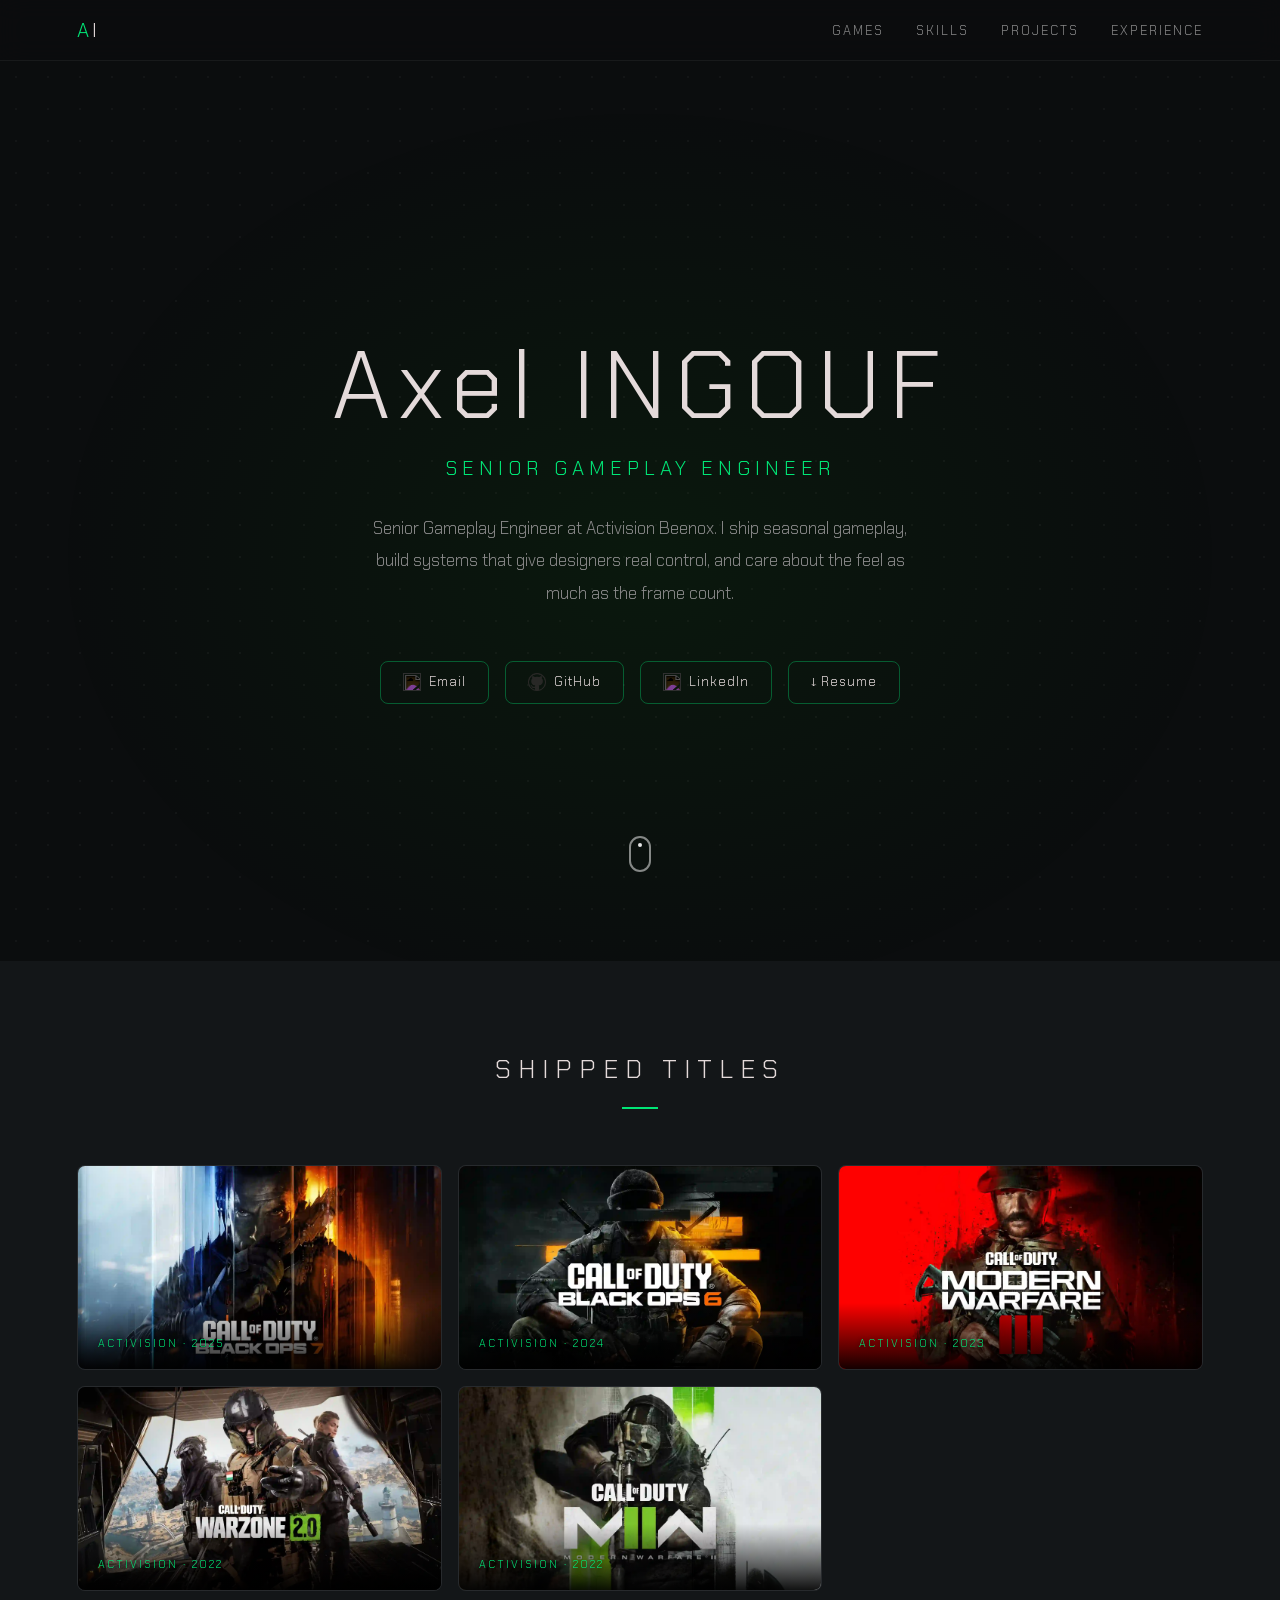
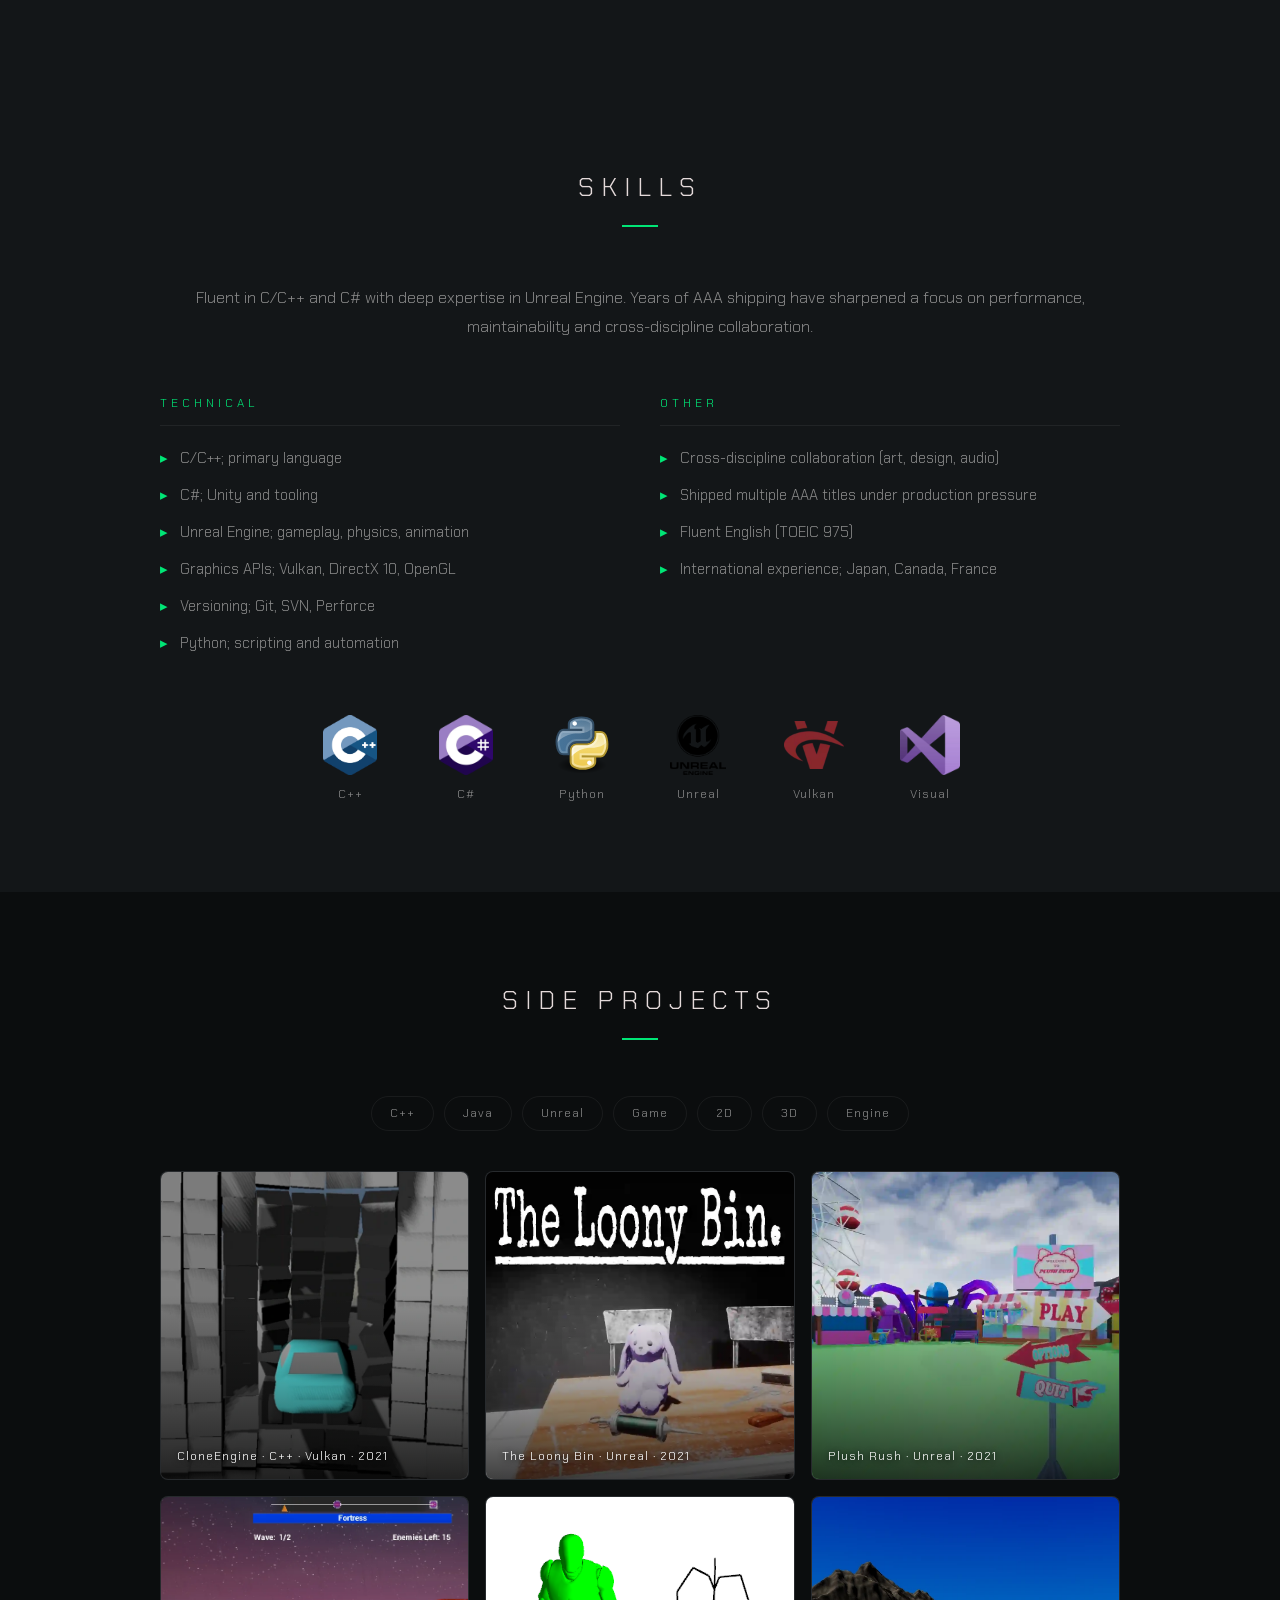
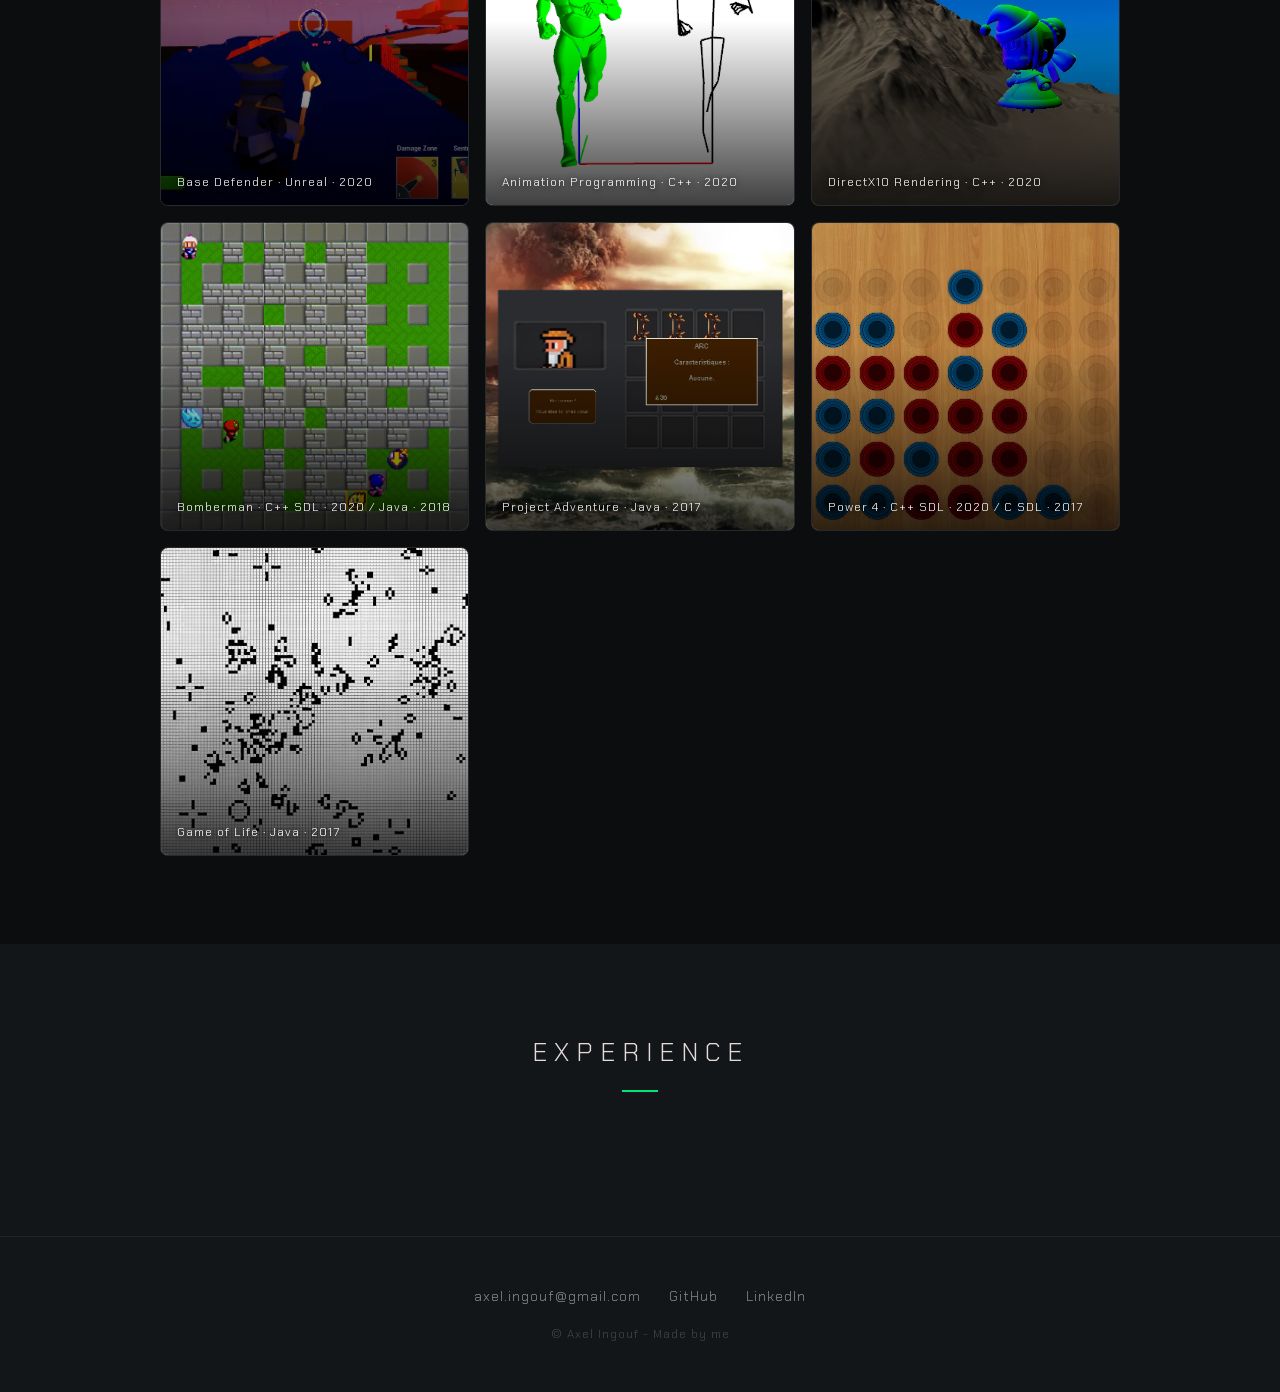
==== commit a8b49b1a: "Compress medias" ====
--- a/index.html
+++ b/index.html
@@ -71,19 +71,19 @@
 			</div>
 		</div>
 		<div class="shipped-card">
-			<img src="img/projects/mw3.png" alt="Call of Duty: Modern Warfare III" loading="lazy"/>
+			<img src="img/projects/mw3.webp" alt="Call of Duty: Modern Warfare III" loading="lazy"/>
 			<div class="shipped-overlay">
 				<span class="shipped-meta">Activision · 2023</span>
 			</div>
 		</div>
 		<div class="shipped-card">
-			<img src="img/projects/wz2.jpg" alt="Call of Duty: Warzone 2.0" loading="lazy"/>
+			<img src="img/projects/wz2.webp" alt="Call of Duty: Warzone 2.0" loading="lazy"/>
 			<div class="shipped-overlay">
 				<span class="shipped-meta">Activision · 2022</span>
 			</div>
 		</div>
 		<div class="shipped-card">
-			<img src="img/projects/mw2.jpg" alt="Call of Duty: Modern Warfare II" loading="lazy"/>
+			<img src="img/projects/mw2.webp" alt="Call of Duty: Modern Warfare II" loading="lazy"/>
 			<div class="shipped-overlay">
 				<span class="shipped-meta">Activision · 2022</span>
 			</div>
@@ -150,7 +150,7 @@
 		</div>
 		<div class="engine-gallery">
 			<div class="engine-screenshot featured">
-				<video autoplay loop muted playsinline poster="img/projects/engine.png">
+				<video autoplay loop muted playsinline>
 					<source src="img/freyr/portal.webm" type="video/webm"/>
 				</video>
 				<span class="screenshot-caption">Portal rendering</span>
@@ -220,7 +220,7 @@
 				<div>Unreal</div>
 			</div>
 			<div class="logo">
-				<img src="img/skills_logos/vk.png" width="100" height="100" alt="vulkan logo" loading="lazy"/>
+				<img src="img/skills_logos/vk.webp" width="100" height="100" alt="vulkan logo" loading="lazy"/>
 				<div>Vulkan</div>
 			</div>
 			<div class="logo">
@@ -250,7 +250,7 @@
 		<div class="items-grid">
 			<div class="item">
 				<a class="anim"><div class="item-overlay"><span>CloneEngine · C++ · Vulkan · 2021</span></div>
-					<img src="img/projects/engine.png" width="500" height="500" alt="Static image 3D Engine Vulkan C++" loading="lazy"/>
+					<img src="img/projects/engine.webp" width="500" height="500" alt="Static image 3D Engine Vulkan C++" loading="lazy"/>
 					<video class="dynamic" muted loop>
 						<source src="img/projects/engine.webm" type="video/webm"/>
 					</video>
@@ -287,7 +287,7 @@
 			</div>
 			<div class="item">
 				<a class="anim"><div class="item-overlay"><span>DirectX10 Rendering · C++ · 2020</span></div>
-					<img src="img/projects/directx10.png" width="500" height="500" alt="DirectX10 Rendering Engine 3D C++" loading="lazy"/>
+					<img src="img/projects/directx10.webp" width="500" height="500" alt="DirectX10 Rendering Engine 3D C++" loading="lazy"/>
 					<video class="dynamic" muted loop>
 						<source src="img/projects/directx10.webm" type="video/webm"/>
 					</video>
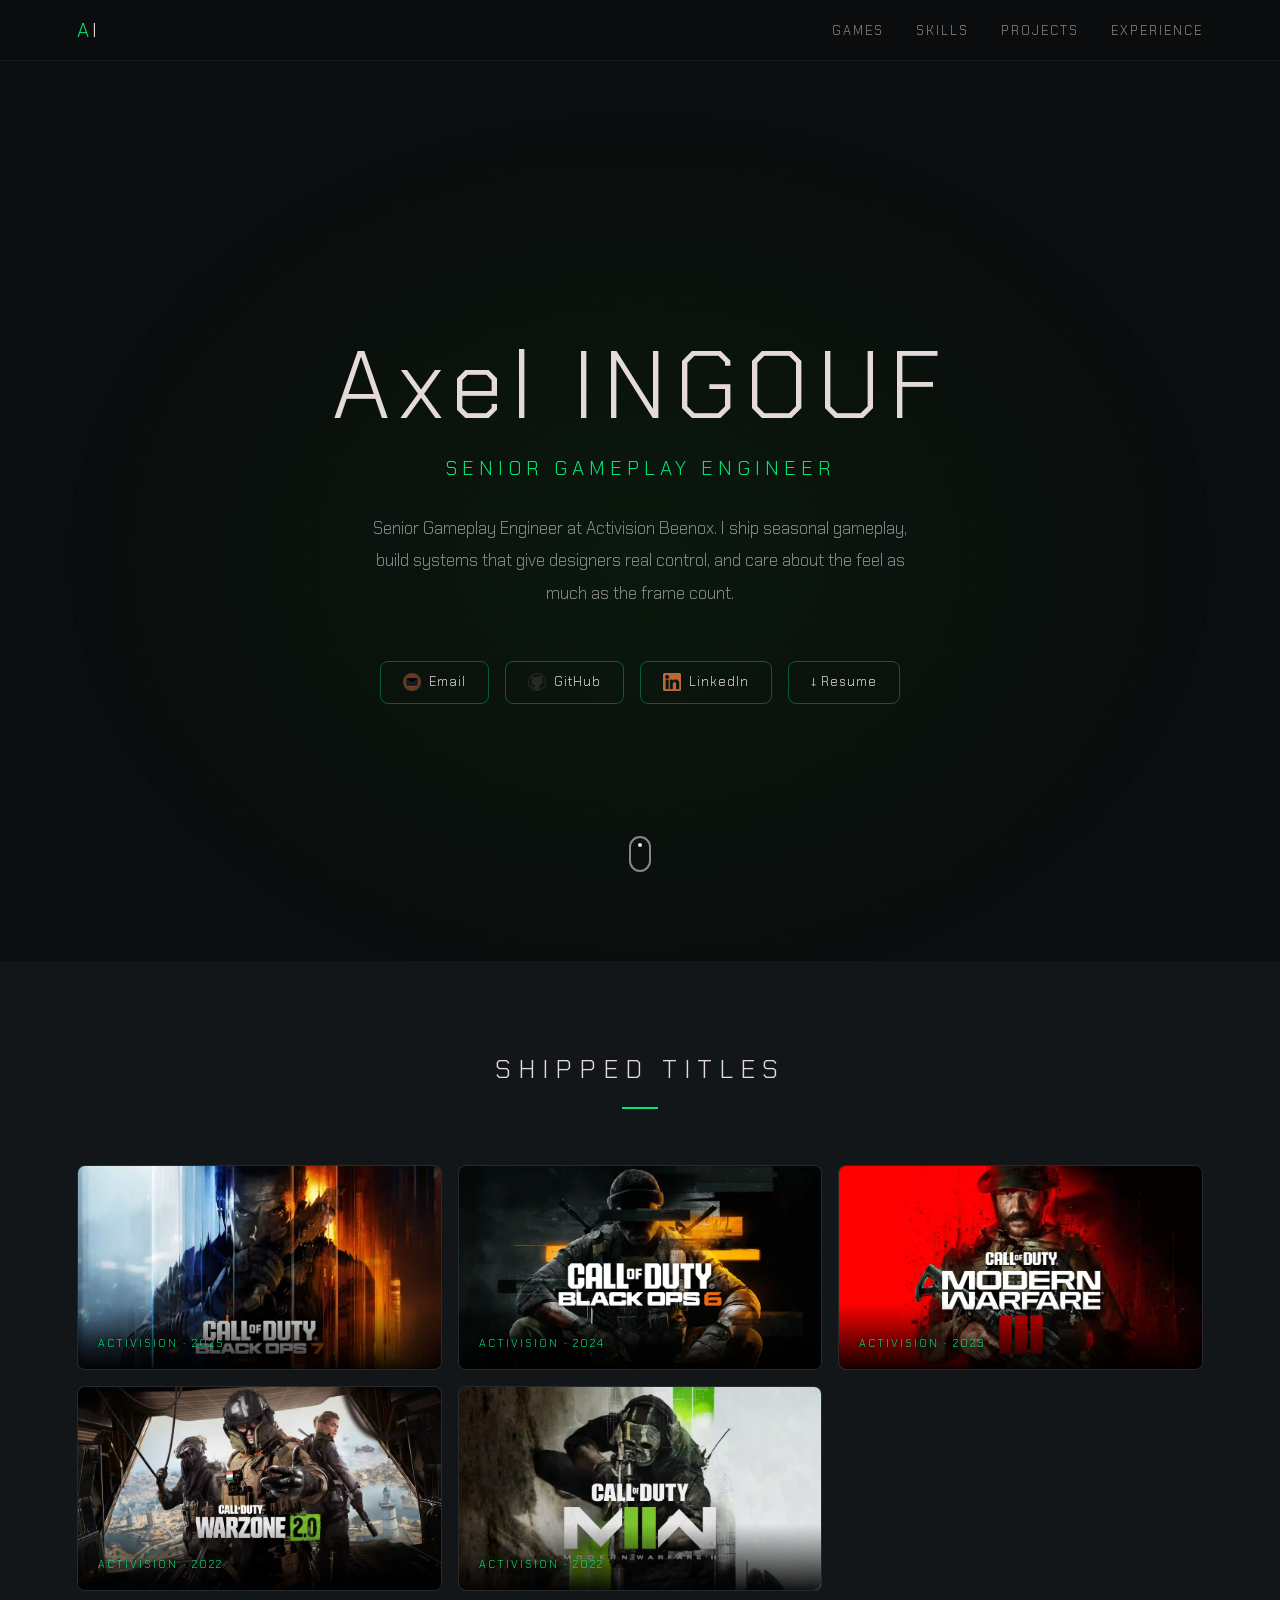
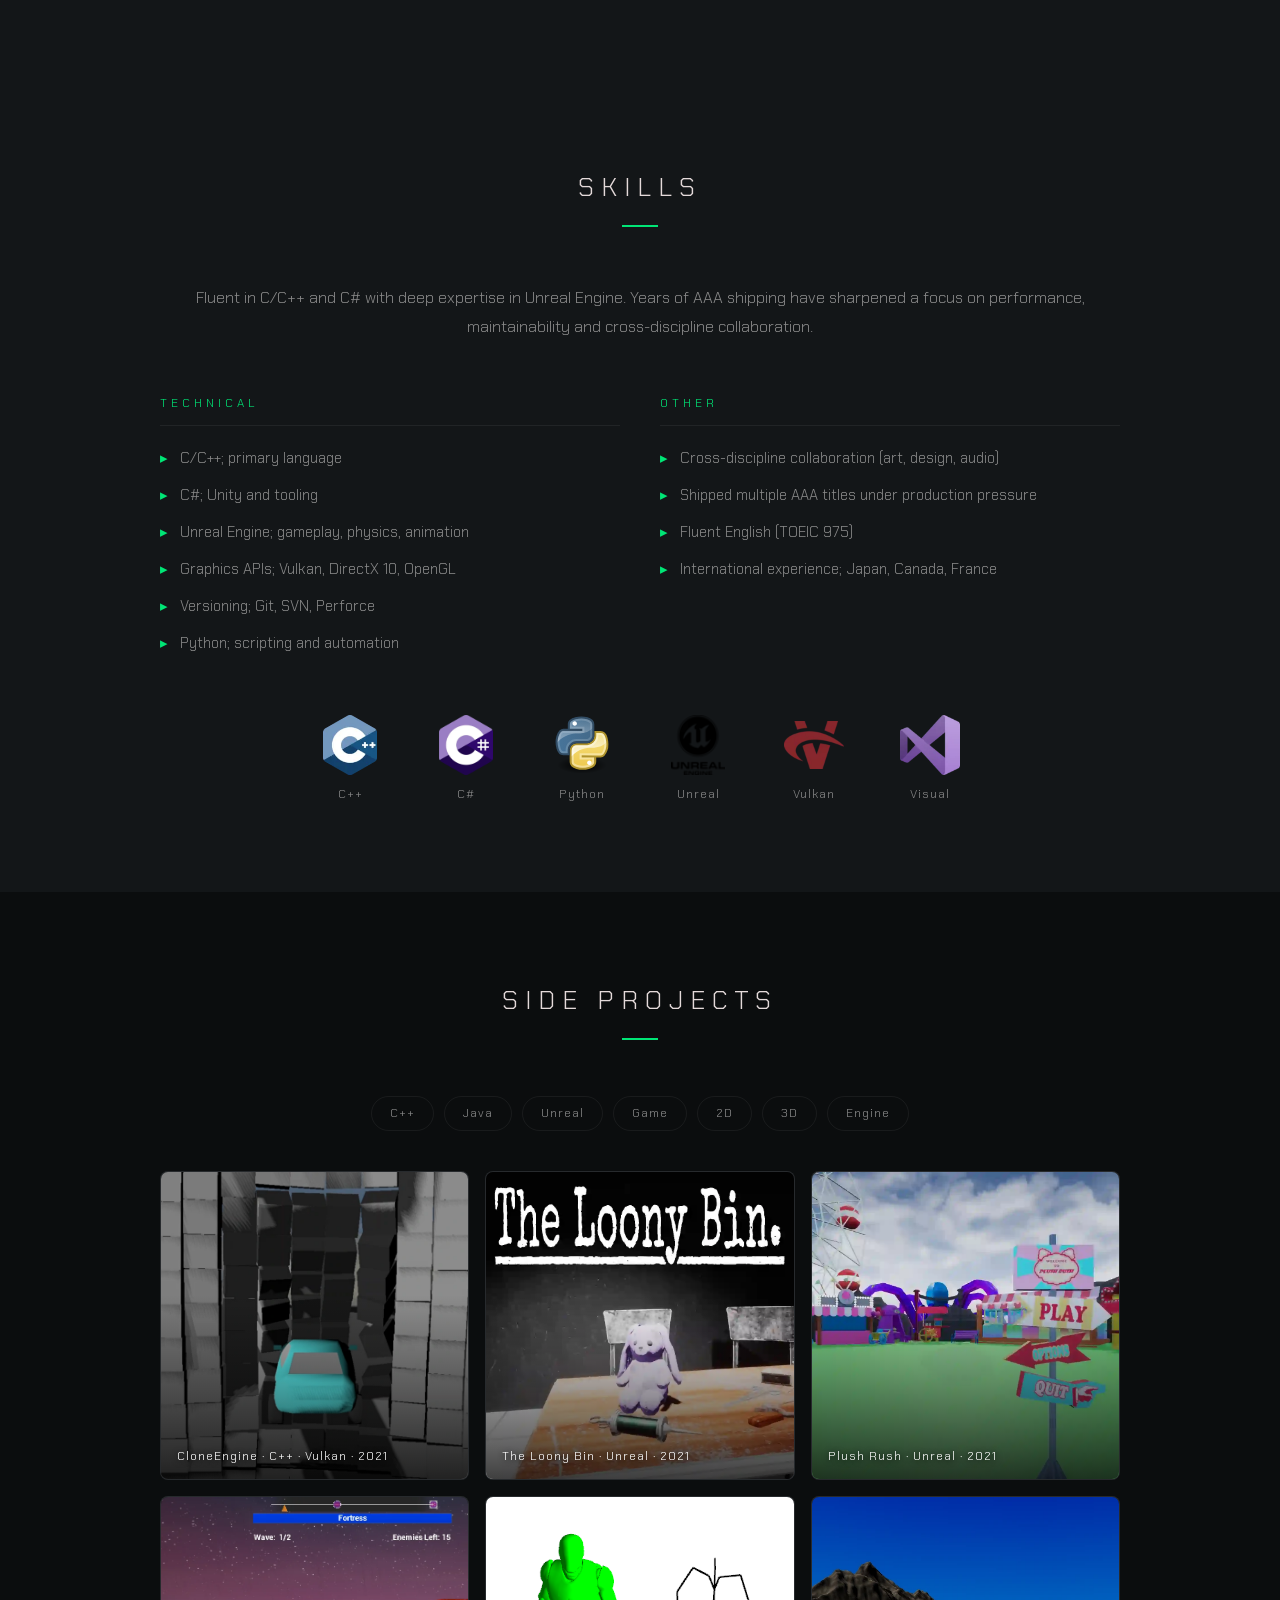
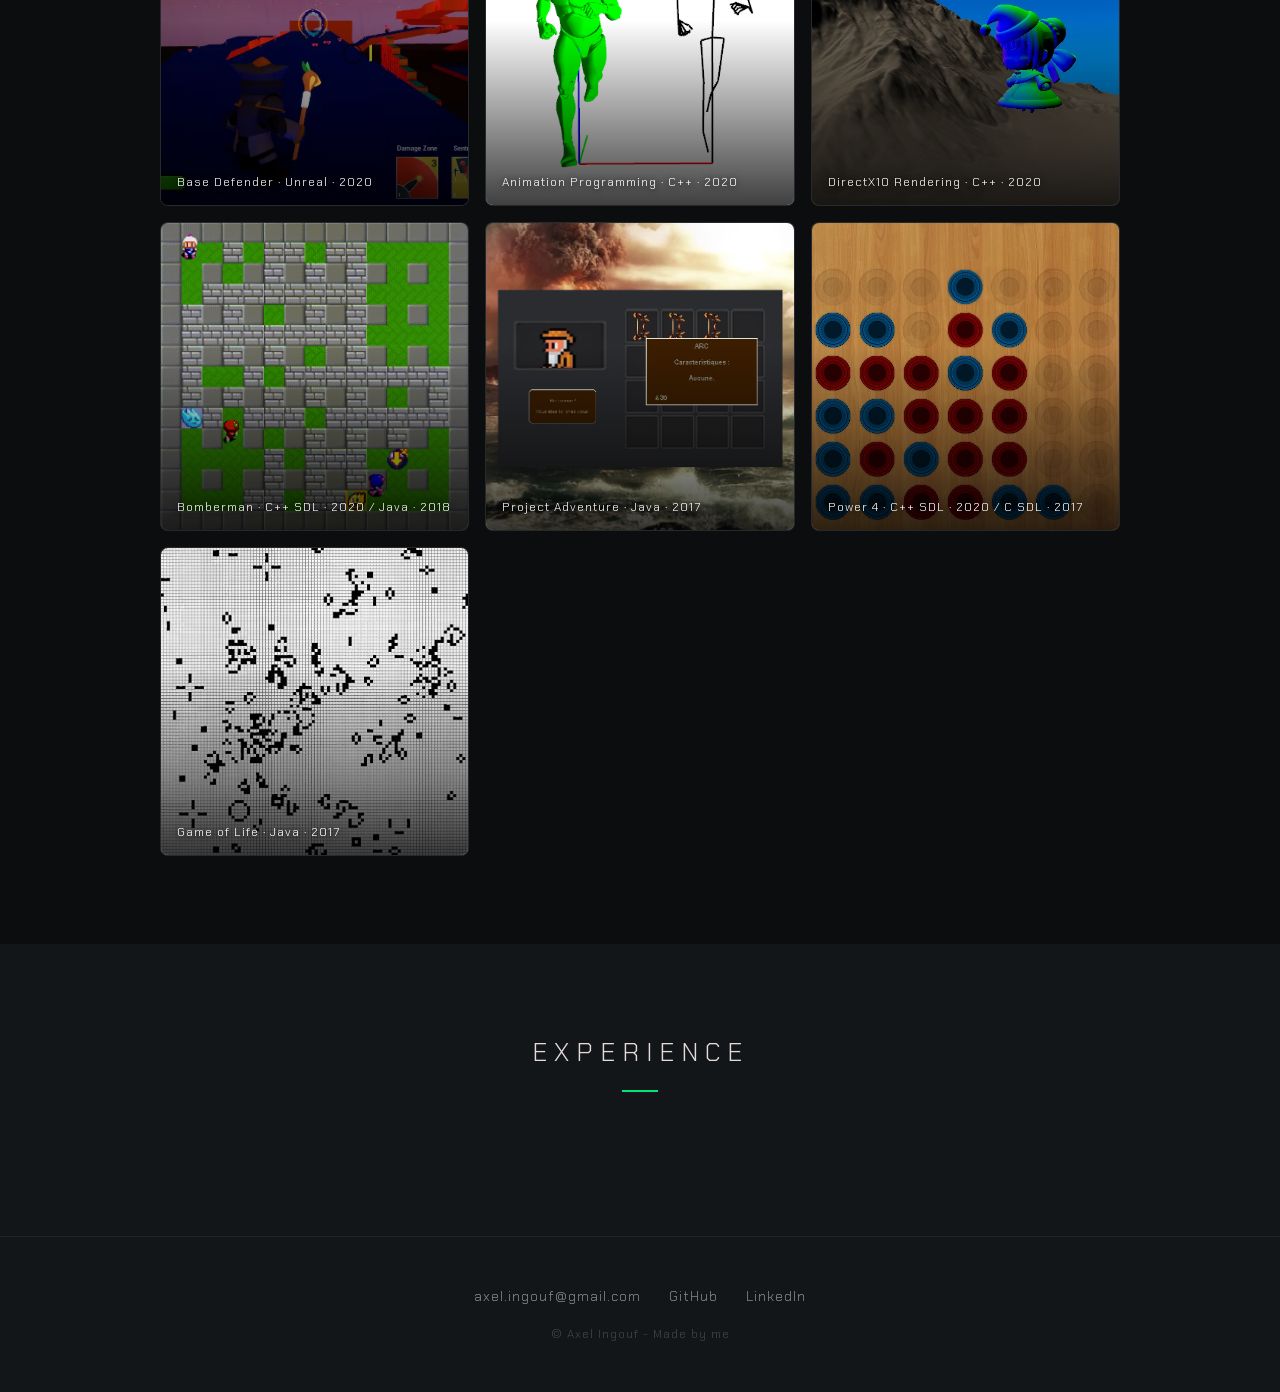
==== commit 613f47e5: "Images compression" ====
--- a/index.html
+++ b/index.html
@@ -39,13 +39,13 @@
 	</p>
 	<div class="hero-links">
 		<a href="mailto:axel.ingouf@gmail.com">
-			<img src="img/medias/email_logo.png" width="18" height="18" alt="" loading="lazy"/> Email
+			<img src="img/medias/email_logo.webp" width="18" height="18" alt="" loading="lazy"/> Email
 		</a>
 		<a target="_blank" href="https://github.com/AxelIngouf">
 			<img src="img/medias/github_logo.webp" width="18" height="18" alt="" loading="lazy"/> GitHub
 		</a>
 		<a target="_blank" href="https://www.linkedin.com/in/axel-ingouf-666a67167/">
-			<img src="img/medias/linkedin_logo.png" width="18" height="18" alt="" loading="lazy"/> LinkedIn
+			<img src="img/medias/linkedin_logo.webp" width="18" height="18" alt="" loading="lazy"/> LinkedIn
 		</a>
 		<a href="resume/Resume_Ingouf_Axel.pdf" target="_blank">↓ Resume</a>
 	</div>
--- a/css/styles.css
+++ b/css/styles.css
@@ -1,1142 +1 @@
-:root {
-	--bg-base:        #0b0d0e;
-	--bg-surface:     #131618;
-	--bg-card:        #1a1d20;
-	--bg-card-hover:  #1f2326;
-	--accent:         #00e676;
-	--accent-dim:     #00ac00;
-	--accent-dark:    #007900;
-	--accent-yellow:  #f5c518;
-	--accent-red:     #e53935;
-	--text-primary:   #e4dada;
-	--text-secondary: #8a8a8a;
-	--text-muted:     #444;
-	--border:         rgba(255,255,255,0.06);
-	--border-accent:  rgba(0,230,118,0.35);
-	--radius-sm:      4px;
-	--radius:         8px;
-	--radius-lg:      16px;
-	--shadow:         0 4px 24px rgba(0,0,0,0.6);
-	--shadow-accent:  0 0 24px rgba(0,230,118,0.12);
-	--transition:     0.25s ease;
-	--transition-slow: 0.6s ease;
-}
-
-/* ===========================
-   Reset & Base
-   =========================== */
-*, *::before, *::after {
-	margin: 0;
-	padding: 0;
-	box-sizing: border-box;
-}
-
-@font-face {
-	font-family: 'chakrapetch';
-	src: url('../fonts/ChakraPetch-Light.ttf');
-	font-weight: normal;
-	font-style: normal;
-	font-display: swap;
-}
-
-html {
-	scroll-behavior: smooth;
-}
-
-body {
-	font-family: chakrapetch, system-ui, sans-serif;
-	background-color: var(--bg-base);
-	color: var(--text-primary);
-	font-size: 16px;
-	line-height: 1.6;
-	overflow-x: hidden;
-}
-
-a {
-	text-decoration: none;
-	color: var(--accent);
-	transition: color var(--transition);
-}
-
-a:hover {
-	color: var(--accent-dim);
-}
-
-h1, h2, h3, h4 {
-	font-family: chakrapetch, system-ui, sans-serif;
-	font-weight: normal;
-}
-
-/* ===========================
-   Sticky Navigation
-   =========================== */
-.site-nav {
-	position: sticky;
-	top: 0;
-	z-index: 100;
-	display: flex;
-	align-items: center;
-	justify-content: space-between;
-	padding: 14px 6%;
-	background: rgba(11,13,14,0.82);
-	backdrop-filter: blur(12px);
-	-webkit-backdrop-filter: blur(12px);
-	border-bottom: 1px solid var(--border);
-}
-
-.nav-brand {
-	font-size: 20px;
-	letter-spacing: 3px;
-	color: var(--text-primary);
-}
-
-.nav-brand span {
-	color: var(--accent);
-}
-
-.nav-links {
-	display: flex;
-	gap: 32px;
-	list-style: none;
-}
-
-.nav-links a {
-	color: var(--text-secondary);
-	font-size: 13px;
-	letter-spacing: 2px;
-	text-transform: uppercase;
-	transition: color var(--transition);
-	position: relative;
-}
-
-.nav-links a::after {
-	content: '';
-	position: absolute;
-	left: 0; bottom: -4px;
-	width: 0; height: 1px;
-	background: var(--accent);
-	transition: width var(--transition);
-}
-
-.nav-links a:hover,
-.nav-links a.nav-active {
-	color: var(--accent);
-}
-
-.nav-links a:hover::after,
-.nav-links a.nav-active::after {
-	width: 100%;
-}
-
-/* ===========================
-   Hero
-   =========================== */
-#hero {
-	min-height: 100vh;
-	display: flex;
-	flex-direction: column;
-	align-items: center;
-	justify-content: center;
-	text-align: center;
-	padding: 100px 20px 80px;
-	position: relative;
-	background: radial-gradient(ellipse at 50% 55%, rgba(0,174,0,0.07) 0%, transparent 65%);
-}
-
-#hero::before {
-	content: '';
-	position: absolute;
-	inset: 0;
-	background-image: radial-gradient(circle, rgba(255,255,255,0.035) 1px, transparent 1px);
-	background-size: 32px 32px;
-	pointer-events: none;
-}
-
-/* Mouse scroll indicator */
-#hero::after {
-	display: none;
-}
-
-.scroll-mouse {
-	position: fixed;
-	bottom: 28px;
-	left: 50%;
-	transform: translateX(-50%);
-	display: block;
-	width: 22px;
-	height: 36px;
-	border: 2px solid rgba(255,255,255,0.5);
-	border-radius: 11px;
-	z-index: 100;
-	transition: opacity 0.4s ease;
-}
-
-.scroll-mouse::before {
-	content: '';
-	display: block;
-	width: 4px;
-	height: 4px;
-	background: rgba(255,255,255,0.9);
-	border-radius: 50%;
-	margin: 5px auto 0;
-	animation: dot-scroll 2s ease infinite;
-}
-
-@keyframes dot-scroll {
-	0%   { transform: translateY(0);    opacity: 1; }
-	75%  { transform: translateY(16px); opacity: 0; }
-	100% { transform: translateY(0);    opacity: 0; }
-}
-
-.hero-name {
-	margin-bottom: 28px;
-	position: relative;
-}
-
-#hero h1 {
-	font-size: clamp(44px, 8vw, 96px);
-	letter-spacing: 8px;
-	line-height: 1;
-	margin-bottom: 18px;
-}
-
-#hero h1 div {
-	display: inline-block;
-}
-
-#hero h1 .name {
-	transform: scaleX(1);
-	transition: transform var(--transition-slow);
-}
-
-#hero h1:hover .name {
-	transform: scaleX(0);
-}
-
-#hero h1 .a,
-#hero h1 .i {
-	transition: transform 1s ease;
-}
-
-#hero h1:hover .a {
-	transform: translateX(2.35em);
-}
-
-#hero h1:hover .i {
-	transform: translateX(1.12em);
-}
-
-.hero-title {
-	font-size: clamp(13px, 2vw, 20px);
-	color: var(--accent);
-	letter-spacing: 5px;
-	text-transform: uppercase;
-	transition: transform var(--transition-slow);
-}
-
-#hero h1:hover + .hero-title {
-	transform: translateY(-10px);
-}
-
-.hero-bio {
-	max-width: 560px;
-	margin: 0 auto 52px;
-	font-size: 17px;
-	color: var(--text-secondary);
-	line-height: 1.9;
-}
-
-.hero-bio em {
-	color: var(--text-primary);
-	font-style: normal;
-}
-
-.hero-links {
-	display: flex;
-	gap: 16px;
-	justify-content: center;
-	flex-wrap: wrap;
-}
-
-.hero-links a {
-	display: flex;
-	align-items: center;
-	gap: 8px;
-	padding: 10px 22px;
-	border: 1px solid var(--border-accent);
-	border-radius: var(--radius);
-	color: var(--text-primary);
-	font-size: 13px;
-	letter-spacing: 1px;
-	transition: all var(--transition);
-}
-
-.hero-links a:hover {
-	background: rgba(0,230,118,0.08);
-	border-color: var(--accent);
-	color: var(--accent);
-	box-shadow: var(--shadow-accent);
-}
-
-.hero-links img {
-	filter: invert(1) brightness(0.75);
-	transition: filter var(--transition);
-}
-
-.hero-links a:hover img {
-	filter: invert(1) brightness(1) sepia(1) hue-rotate(80deg) saturate(5);
-}
-
-/* ===========================
-   Shared Section Styles
-   =========================== */
-section {
-	padding: 88px 6%;
-}
-
-.section-header {
-	text-align: center;
-	margin-bottom: 56px;
-}
-
-.section-header h2 {
-	font-size: clamp(18px, 2.5vw, 26px);
-	letter-spacing: 7px;
-	text-transform: uppercase;
-	display: inline-block;
-	padding-bottom: 18px;
-	position: relative;
-}
-
-.section-header h2::after {
-	content: '';
-	position: absolute;
-	left: 50%; bottom: 0;
-	transform: translateX(-50%);
-	width: 36px; height: 2px;
-	background: var(--accent);
-}
-
-/* ===========================
-   Shipped Titles
-   =========================== */
-#shipped {
-	background: var(--bg-surface);
-}
-
-.shipped-grid {
-	display: grid;
-	grid-template-columns: repeat(auto-fill, minmax(300px, 1fr));
-	gap: 16px;
-	max-width: 1400px;
-	margin: 0 auto;
-}
-
-.shipped-card {
-	position: relative;
-	overflow: hidden;
-	border-radius: var(--radius);
-	background: var(--bg-card);
-	border: 1px solid var(--border);
-	aspect-ratio: 16 / 9;
-	transition: all var(--transition);
-}
-
-.shipped-card:hover {
-	border-color: var(--border-accent);
-	box-shadow: var(--shadow-accent);
-	transform: translateY(-4px);
-}
-
-.shipped-card img {
-	width: 100%;
-	height: 100%;
-	object-fit: cover;
-	display: block;
-	transition: transform 0.4s ease;
-}
-
-.shipped-card:hover img {
-	transform: scale(1.04);
-}
-
-.shipped-overlay {
-	position: absolute;
-	bottom: 0; left: 0; right: 0;
-	padding: 32px 20px 16px;
-	background: linear-gradient(transparent, rgba(0,0,0,0.92));
-	display: flex;
-	flex-direction: column;
-	gap: 5px;
-}
-
-.shipped-title {
-	font-size: 15px;
-	color: #fff;
-	letter-spacing: 1px;
-	text-shadow: 0 1px 6px rgba(0,0,0,0.8);
-}
-
-.shipped-meta {
-	font-size: 11px;
-	color: var(--accent);
-	letter-spacing: 2px;
-	text-transform: uppercase;
-	text-shadow: 0 1px 4px rgba(0,0,0,0.8);
-}
-
-.shipped-card.placeholder {
-	border: 1px dashed rgba(255,255,255,0.1);
-	background: repeating-linear-gradient(
-		45deg,
-		transparent,
-		transparent 12px,
-		rgba(255,255,255,0.012) 12px,
-		rgba(255,255,255,0.012) 24px
-	);
-	display: flex;
-	align-items: center;
-	justify-content: center;
-}
-
-.placeholder-content {
-	text-align: center;
-	display: flex;
-	flex-direction: column;
-	align-items: center;
-	gap: 8px;
-}
-
-.placeholder-icon {
-	font-size: 28px;
-	color: var(--text-muted);
-}
-
-.placeholder-label {
-	font-size: 15px;
-	color: var(--text-muted);
-	letter-spacing: 2px;
-}
-
-.placeholder-meta {
-	font-size: 11px;
-	color: var(--text-muted);
-	letter-spacing: 2px;
-	text-transform: uppercase;
-}
-
-/* ===========================
-   Freyr Engine
-   =========================== */
-#engine {
-	background: var(--bg-base);
-}
-
-.engine-container {
-	max-width: 1200px;
-	margin: 0 auto;
-}
-
-.engine-intro {
-	display: grid;
-	grid-template-columns: 1fr 1fr;
-	gap: 56px;
-	align-items: center;
-	margin-bottom: 48px;
-}
-
-.engine-info h3 {
-	font-size: clamp(28px, 4vw, 48px);
-	letter-spacing: 4px;
-	margin-bottom: 8px;
-}
-
-.engine-tagline {
-	color: var(--accent);
-	font-size: 12px;
-	letter-spacing: 3px;
-	text-transform: uppercase;
-	margin-bottom: 24px;
-}
-
-.engine-description {
-	color: var(--text-secondary);
-	font-size: 16px;
-	line-height: 1.85;
-	margin-bottom: 28px;
-}
-
-.engine-tags {
-	display: flex;
-	flex-wrap: wrap;
-	gap: 10px;
-	margin-bottom: 32px;
-}
-
-.engine-tag {
-	padding: 5px 14px;
-	border: 1px solid var(--border-accent);
-	border-radius: 100px;
-	font-size: 12px;
-	color: var(--accent);
-	letter-spacing: 1px;
-}
-
-.engine-link-primary {
-	background: var(--accent) !important;
-	color: #000 !important;
-	border-color: var(--accent) !important;
-	font-weight: bold;
-}
-
-.engine-link-primary:hover {
-	background: var(--accent-dim) !important;
-	border-color: var(--accent-dim) !important;
-}
-
-.engine-features {
-	display: flex;
-	flex-direction: column;
-	gap: 10px;
-}
-
-.engine-feature {
-	padding: 14px 18px;
-	background: var(--bg-card);
-	border-left: 2px solid var(--accent);
-	border-radius: 0 var(--radius-sm) var(--radius-sm) 0;
-}
-
-.engine-feature h4 {
-	font-size: 11px;
-	letter-spacing: 3px;
-	text-transform: uppercase;
-	color: var(--accent);
-	margin-bottom: 5px;
-}
-
-.engine-feature p {
-	font-size: 13px;
-	color: var(--text-secondary);
-	line-height: 1.6;
-}
-
-.engine-gallery {
-	display: grid;
-	grid-template-columns: 2fr 1fr;
-	grid-template-rows: 1fr 1fr;
-	gap: 12px;
-	height: 480px;
-}
-
-.engine-screenshot {
-	background: var(--bg-card);
-	border: 1px dashed rgba(255,255,255,0.08);
-	border-radius: var(--radius);
-	overflow: hidden;
-	display: flex;
-	align-items: center;
-	justify-content: center;
-	transition: border-color var(--transition);
-	position: relative;
-}
-
-.engine-screenshot.featured {
-	grid-row: span 2;
-}
-
-.engine-screenshot img,
-.engine-screenshot video {
-	width: 100%;
-	height: 100%;
-	object-fit: cover;
-	display: block;
-}
-
-.screenshot-caption {
-	position: absolute;
-	bottom: 0;
-	left: 0;
-	right: 0;
-	padding: 24px 10px 8px;
-	background: linear-gradient(transparent, rgba(0,0,0,0.88));
-	font-size: 11px;
-	color: rgba(255,255,255,0.95);
-	letter-spacing: 1.5px;
-	text-transform: uppercase;
-	text-shadow: 0 1px 4px rgba(0,0,0,0.9);
-}
-
-.engine-screenshot:hover {
-	border-color: rgba(0,230,118,0.25);
-}
-
-.screenshot-placeholder {
-	display: flex;
-	flex-direction: column;
-	align-items: center;
-	gap: 8px;
-	color: var(--text-muted);
-	font-size: 12px;
-	letter-spacing: 2px;
-	text-transform: uppercase;
-}
-
-.screenshot-placeholder::before {
-	content: '[ ]';
-	font-size: 24px;
-	color: var(--text-muted);
-	letter-spacing: 4px;
-}
-
-/* ===========================
-   Side Projects
-   =========================== */
-#projects {
-	background: var(--bg-base);
-}
-
-.projects-container {
-	max-width: 1400px;
-	margin: 0 auto;
-}
-
-.filters {
-	display: flex;
-	flex-wrap: wrap;
-	gap: 10px;
-	justify-content: center;
-	margin-bottom: 40px;
-}
-
-.filters div {
-	padding: 7px 18px;
-	border: 1px solid var(--border);
-	border-radius: 100px;
-	font-size: 12px;
-	cursor: pointer;
-	transition: all var(--transition);
-	color: var(--text-secondary);
-	letter-spacing: 1px;
-}
-
-.filters div:hover {
-	border-color: var(--border-accent);
-	color: var(--accent);
-}
-
-.filters .filterSelected {
-	background: rgba(0,230,118,0.08);
-	border-color: var(--accent);
-	color: var(--accent);
-}
-
-.items-grid {
-	display: grid;
-	grid-template-columns: repeat(3, 1fr);
-	gap: 16px;
-}
-
-.item {
-	position: relative;
-	overflow: hidden;
-	border-radius: var(--radius);
-	background: var(--bg-card);
-	border: 1px solid var(--border);
-	aspect-ratio: 1;
-	cursor: pointer;
-	transition: all var(--transition);
-}
-
-.item:hover {
-	border-color: var(--border-accent);
-	box-shadow: var(--shadow-accent);
-	transform: translateY(-4px);
-}
-
-.notfiltered {
-	display: none;
-}
-
-.item img, .item video {
-	width: 100%;
-	height: 100%;
-	object-fit: cover;
-	display: block;
-}
-
-.item .dynamic {
-	position: absolute;
-	top: 0; left: 0;
-	width: 100%; height: 100%;
-	object-fit: cover;
-	z-index: -1;
-}
-
-.item:hover .dynamic {
-	z-index: 1;
-}
-
-.item .item-overlay {
-	position: absolute;
-	inset: 0;
-	z-index: 2;
-	background: linear-gradient(transparent 40%, rgba(0,0,0,0.75));
-	display: flex;
-	align-items: flex-end;
-	padding: 14px 16px;
-	transition: background var(--transition);
-}
-
-.item:hover .item-overlay {
-	background: rgba(0,0,0,0.62);
-}
-
-.item .item-overlay span {
-	font-size: 12px;
-	color: #fff;
-	letter-spacing: 1px;
-	line-height: 1.4;
-	text-shadow: 0 1px 6px rgba(0,0,0,1);
-	transition: opacity var(--transition);
-}
-
-.item:hover .item-overlay span {
-	opacity: 0;
-}
-
-.item:hover .item-overlay::before {
-	content: 'See details';
-	position: absolute;
-	top: 50%; left: 50%;
-	transform: translate(-50%, -50%);
-	font-size: 14px;
-	font-weight: bold;
-	color: var(--accent);
-	letter-spacing: 3px;
-	text-transform: uppercase;
-}
-
-/* Project modal */
-.project-description {
-	display: none;
-	position: fixed;
-	inset: 0;
-	z-index: 200;
-	background: rgba(0,0,0,0.72);
-	backdrop-filter: blur(4px);
-}
-
-.description-content {
-	position: absolute;
-	top: 50%; left: 50%;
-	transform: translate(-50%, -50%);
-	background: var(--bg-card);
-	border: 1px solid rgba(255,255,255,0.09);
-	border-radius: var(--radius-lg);
-	width: min(700px, 90vw);
-	max-height: 80vh;
-	overflow-y: auto;
-	padding: 40px;
-	padding-bottom: 100px;
-	font-size: 16px;
-	line-height: 1.75;
-	box-shadow: var(--shadow);
-}
-
-.description-content .links {
-	position: absolute;
-	bottom: 30px;
-	right: 40px;
-	display: flex;
-	gap: 12px;
-}
-
-.quit-button {
-	float: right;
-	width: 28px;
-	height: 28px;
-	background: var(--accent-red);
-	border-radius: var(--radius-sm);
-	cursor: pointer;
-	margin-left: 16px;
-	border-bottom: 2px solid #b71c1c;
-	border-right: 2px solid #7f0000;
-	transition: all var(--transition);
-}
-
-.quit-button:hover {
-	background: var(--accent-dim);
-	border-bottom-color: var(--accent-dark);
-	border-right-color: var(--accent-dark);
-	transform: translate(2px, 2px);
-}
-
-.specs {
-	margin-top: 24px;
-	padding: 14px 18px;
-	background: rgba(255,255,255,0.025);
-	border-left: 2px solid var(--border-accent);
-	border-radius: 0 var(--radius-sm) var(--radius-sm) 0;
-	font-size: 13px;
-}
-
-.specs ul {
-	list-style: none;
-	display: flex;
-	flex-wrap: wrap;
-	gap: 6px 28px;
-}
-
-.specs li::before {
-	content: '// ';
-	color: var(--accent);
-}
-
-/* Download / Source buttons */
-.download {
-	display: inline-block;
-	padding: 10px 20px;
-	border-radius: var(--radius);
-	font-size: 14px;
-	font-weight: bold;
-	letter-spacing: 1px;
-	text-align: center;
-	transition: all var(--transition);
-	background: var(--accent);
-	color: #000;
-	border: 1px solid var(--accent);
-}
-
-.download:hover {
-	background: var(--accent-dim);
-	border-color: var(--accent-dim);
-	color: #000;
-	transform: translateY(-2px);
-}
-
-.download.source-code {
-	background: var(--accent-yellow);
-	border-color: var(--accent-yellow);
-	color: #000;
-}
-
-.download.source-code:hover {
-	background: #c9a800;
-	border-color: #c9a800;
-	color: #000;
-}
-
-/* ===========================
-   Skills
-   =========================== */
-#skills {
-	background: var(--bg-surface);
-}
-
-.skills-container {
-	max-width: 960px;
-	margin: 0 auto;
-}
-
-.skills-text {
-	color: var(--text-secondary);
-	font-size: 16px;
-	line-height: 1.85;
-	margin-bottom: 52px;
-	text-align: center;
-}
-
-.skills-columns {
-	display: grid;
-	grid-template-columns: 1fr 1fr;
-	gap: 40px;
-	margin-bottom: 60px;
-}
-
-.skills-column h3 {
-	font-size: 12px;
-	letter-spacing: 4px;
-	text-transform: uppercase;
-	color: var(--accent);
-	margin-bottom: 20px;
-	padding-bottom: 12px;
-	border-bottom: 1px solid var(--border);
-}
-
-.skills-column ul {
-	list-style: none;
-	display: flex;
-	flex-direction: column;
-	gap: 13px;
-}
-
-.skills-column li {
-	font-size: 15px;
-	color: var(--text-secondary);
-	padding-left: 20px;
-	position: relative;
-}
-
-.skills-column li::before {
-	content: '▸';
-	position: absolute;
-	left: 0;
-	color: var(--accent);
-}
-
-.skills-logos {
-	display: flex;
-	flex-wrap: wrap;
-	justify-content: center;
-	gap: 36px;
-}
-
-.skills-logos .logo {
-	display: flex;
-	flex-direction: column;
-	align-items: center;
-	gap: 10px;
-	width: 80px;
-	text-align: center;
-	font-size: 12px;
-	letter-spacing: 1px;
-	color: var(--text-secondary);
-	cursor: default;
-	transition: color var(--transition);
-}
-
-.skills-logos .logo:hover {
-	color: var(--text-primary);
-}
-
-.skills-logos .logo img {
-	width: 60px;
-	height: 60px;
-	object-fit: contain;
-	transition: transform var(--transition);
-	filter: grayscale(30%);
-}
-
-.skills-logos .logo:hover img {
-	transform: scale(1.18);
-	filter: grayscale(0%);
-}
-
-/* ===========================
-   Experience
-   =========================== */
-#experience {
-	background: var(--bg-surface);
-}
-
-.experience-container {
-	max-width: 960px;
-	margin: 0 auto;
-}
-
-.column-section {
-	display: flex;
-	justify-content: center;
-	align-items: flex-start;
-}
-
-.column {
-	width: 50%;
-}
-
-.experience {
-	padding: 4px 12px;
-	border-top: 2px solid transparent;
-	border-bottom: 2px solid transparent;
-}
-
-.job {
-	border-left: 3px solid var(--accent);
-}
-
-.study {
-	border-right: 3px solid var(--accent-yellow);
-	text-align: right;
-}
-
-.experience-title {
-	font-size: 15px;
-	font-weight: bold;
-	color: var(--text-primary);
-	margin-bottom: 4px;
-}
-
-.experience-description {
-	font-size: 13px;
-	color: var(--text-secondary);
-	line-height: 1.5;
-}
-
-.experienceDate {
-	font-size: 11px;
-	width: 44px;
-	position: relative;
-	border-image: linear-gradient(180deg, rgba(255,255,255,0.2), transparent) 1;
-	border-left: 1px solid;
-	border-right: 1px solid;
-}
-
-.experienceDateContent {
-	position: absolute;
-	bottom: 0;
-	text-align: center;
-	width: 100%;
-	font-size: 10px;
-	color: var(--text-muted);
-}
-
-/* ===========================
-   Footer
-   =========================== */
-footer {
-	background: var(--bg-surface);
-	border-top: 1px solid var(--border);
-	padding: 48px 6%;
-	text-align: center;
-}
-
-.foot {
-	max-width: 560px;
-	margin: 0 auto;
-	display: flex;
-	flex-direction: column;
-	align-items: center;
-	gap: 18px;
-}
-
-.footer-links {
-	display: flex;
-	gap: 28px;
-}
-
-.footer-links a {
-	color: var(--text-secondary);
-	font-size: 14px;
-	letter-spacing: 1px;
-	transition: color var(--transition);
-}
-
-.footer-links a:hover {
-	color: var(--accent);
-}
-
-.footer-copy {
-	font-size: 12px;
-	color: var(--text-muted);
-	letter-spacing: 1px;
-}
-
-/* ===========================
-   Responsive
-   =========================== */
-@media (max-width: 1200px) {
-	.engine-intro {
-		grid-template-columns: 1fr;
-		gap: 36px;
-	}
-
-	.engine-gallery {
-		grid-template-columns: 1fr 1fr;
-		grid-template-rows: auto;
-		height: auto;
-	}
-
-	.engine-screenshot.featured {
-		grid-row: span 1;
-		min-height: 220px;
-	}
-
-	.engine-screenshot {
-		min-height: 200px;
-	}
-
-	.description-content {
-		width: 90vw !important;
-	}
-
-	.items-grid {
-		grid-template-columns: repeat(2, 1fr);
-	}
-}
-
-@media (max-width: 900px) {
-	.nav-links {
-		gap: 20px;
-	}
-
-	.skills-columns {
-		grid-template-columns: 1fr;
-	}
-
-	.shipped-grid {
-		grid-template-columns: repeat(2, 1fr);
-	}
-}
-
-@media (max-width: 700px) {
-	.site-nav {
-		padding: 12px 4%;
-	}
-
-	.nav-links {
-		gap: 14px;
-	}
-
-	.nav-links a {
-		font-size: 11px;
-	}
-
-	section {
-		padding: 64px 4%;
-	}
-
-	.shipped-grid {
-		grid-template-columns: 1fr;
-	}
-
-	.items-grid {
-		grid-template-columns: 1fr;
-	}
-
-	.engine-gallery {
-		grid-template-columns: 1fr;
-	}
-
-	.description-content {
-		font-size: 14px !important;
-		padding: 24px !important;
-		padding-bottom: 80px !important;
-	}
-}
-
-@media (max-width: 500px) {
-	.download {
-		width: 120px;
-		font-size: 13px;
-	}
-
-	.nav-links a {
-		font-size: 10px;
-	}
-
-	.experience-title {
-		font-size: 13px;
-	}
-
-	.experience-description {
-		font-size: 11px;
-	}
-}
-
-@media (max-height: 600px) {
-	.description-content {
-		font-size: 14px !important;
-		max-height: 92vh;
-	}
-}+:root{--bg-base:#0b0d0e;--bg-surface:#131618;--bg-card:#1a1d20;--bg-card-hover:#1f2326;--accent:#00e676;--accent-dim:#00ac00;--accent-dark:#007900;--accent-yellow:#f5c518;--accent-red:#e53935;--text-primary:#e4dada;--text-secondary:#8a8a8a;--text-muted:#444;--border:#ffffff0f;--border-accent:#00e67659;--radius-sm:4px;--radius:8px;--radius-lg:16px;--shadow:0 4px 24px #0009;--shadow-accent:0 0 24px #00e6761f;--transition:.25s ease;--transition-slow:.6s ease}*,::before,::after{margin:0;padding:0;box-sizing:border-box}@font-face{font-family:'chakrapetch';src:url(../fonts/ChakraPetch-Light.ttf);font-weight:400;font-style:normal;font-display:swap}html{scroll-behavior:smooth}body{font-family:chakrapetch,system-ui,sans-serif;background-color:var(--bg-base);color:var(--text-primary);font-size:16px;line-height:1.6;overflow-x:hidden}a{text-decoration:none;color:var(--accent);transition:color var(--transition)}a:hover{color:var(--accent-dim)}h1,h2,h3,h4{font-family:chakrapetch,system-ui,sans-serif;font-weight:400}.site-nav{position:sticky;top:0;z-index:100;display:flex;align-items:center;justify-content:space-between;padding:14px 6%;background:#0b0d0ed1;backdrop-filter:blur(12px);-webkit-backdrop-filter:blur(12px);border-bottom:1px solid var(--border)}.nav-brand{font-size:20px;letter-spacing:3px;color:var(--text-primary)}.nav-brand span{color:var(--accent)}.nav-links{display:flex;gap:32px;list-style:none}.nav-links a{color:var(--text-secondary);font-size:13px;letter-spacing:2px;text-transform:uppercase;transition:color var(--transition);position:relative}.nav-links a::after{content:'';position:absolute;left:0;bottom:-4px;width:0;height:1px;background:var(--accent);transition:width var(--transition)}.nav-links a:hover,.nav-links a.nav-active{color:var(--accent)}.nav-links a:hover::after,.nav-links a.nav-active::after{width:100%}#hero{min-height:100vh;display:flex;flex-direction:column;align-items:center;justify-content:center;text-align:center;padding:100px 20px 80px;position:relative;background:radial-gradient(ellipse at 50% 55%,#00ae0012 0%,transparent 65%)}#hero::before{content:'';position:absolute;inset:0;background-image:radial-gradient(circle,#ffffff09 1px,transparent 1px);background-size:32px 32px;pointer-events:none}#hero::after{display:none}.scroll-mouse{position:fixed;bottom:28px;left:50%;transform:translateX(-50%);display:block;width:22px;height:36px;border:2px solid #ffffff80;border-radius:11px;z-index:100;transition:opacity .4s ease}.scroll-mouse::before{content:'';display:block;width:4px;height:4px;background:#ffffffe6;border-radius:50%;margin:5px auto 0;animation:dot-scroll 2s ease infinite}@keyframes dot-scroll{0%{transform:translateY(0);opacity:1}75%{transform:translateY(16px);opacity:0}100%{transform:translateY(0);opacity:0}}.hero-name{margin-bottom:28px;position:relative}#hero h1{font-size:clamp(44px,8vw,96px);letter-spacing:8px;line-height:1;margin-bottom:18px}#hero h1 div{display:inline-block}#hero h1 .name{transform:scaleX(1);transition:transform var(--transition-slow)}#hero h1:hover .name{transform:scaleX(0)}#hero h1 .a,#hero h1 .i{transition:transform 1s ease}#hero h1:hover .a{transform:translateX(2.35em)}#hero h1:hover .i{transform:translateX(1.12em)}.hero-title{font-size:clamp(13px,2vw,20px);color:var(--accent);letter-spacing:5px;text-transform:uppercase;transition:transform var(--transition-slow)}#hero h1:hover + .hero-title{transform:translateY(-10px)}.hero-bio{max-width:560px;margin:0 auto 52px;font-size:17px;color:var(--text-secondary);line-height:1.9}.hero-bio em{color:var(--text-primary);font-style:normal}.hero-links{display:flex;gap:16px;justify-content:center;flex-wrap:wrap}.hero-links a{display:flex;align-items:center;gap:8px;padding:10px 22px;border:1px solid var(--border-accent);border-radius:var(--radius);color:var(--text-primary);font-size:13px;letter-spacing:1px;transition:all var(--transition)}.hero-links a:hover{background:#00e67614;border-color:var(--accent);color:var(--accent);box-shadow:var(--shadow-accent)}.hero-links img{filter:invert(1) brightness(0.75);transition:filter var(--transition)}.hero-links a:hover img{filter:invert(1) brightness(1) sepia(1) hue-rotate(80deg) saturate(5)}section{padding:88px 6%}.section-header{text-align:center;margin-bottom:56px}.section-header h2{font-size:clamp(18px,2.5vw,26px);letter-spacing:7px;text-transform:uppercase;display:inline-block;padding-bottom:18px;position:relative}.section-header h2::after{content:'';position:absolute;left:50%;bottom:0;transform:translateX(-50%);width:36px;height:2px;background:var(--accent)}#shipped{background:var(--bg-surface)}.shipped-grid{display:grid;grid-template-columns:repeat(auto-fill,minmax(300px,1fr));gap:16px;max-width:1400px;margin:0 auto}.shipped-card{position:relative;overflow:hidden;border-radius:var(--radius);background:var(--bg-card);border:1px solid var(--border);aspect-ratio:16 / 9;transition:all var(--transition)}.shipped-card:hover{border-color:var(--border-accent);box-shadow:var(--shadow-accent);transform:translateY(-4px)}.shipped-card img{width:100%;height:100%;object-fit:cover;display:block;transition:transform .4s ease}.shipped-card:hover img{transform:scale(1.04)}.shipped-overlay{position:absolute;bottom:0;left:0;right:0;padding:32px 20px 16px;background:linear-gradient(transparent,#000000eb);display:flex;flex-direction:column;gap:5px}.shipped-title{font-size:15px;color:#fff;letter-spacing:1px;text-shadow:0 1px 6px #000c}.shipped-meta{font-size:11px;color:var(--accent);letter-spacing:2px;text-transform:uppercase;text-shadow:0 1px 4px #000c}.shipped-card.placeholder{border:1px dashed #ffffff1a;background:repeating-linear-gradient(45deg,transparent,transparent 12px,#ffffff03 12px,#ffffff03 24px);display:flex;align-items:center;justify-content:center}.placeholder-content{text-align:center;display:flex;flex-direction:column;align-items:center;gap:8px}.placeholder-icon{font-size:28px;color:var(--text-muted)}.placeholder-label{font-size:15px;color:var(--text-muted);letter-spacing:2px}.placeholder-meta{font-size:11px;color:var(--text-muted);letter-spacing:2px;text-transform:uppercase}#engine{background:var(--bg-base)}.engine-container{max-width:1200px;margin:0 auto}.engine-intro{display:grid;grid-template-columns:1fr 1fr;gap:56px;align-items:center;margin-bottom:48px}.engine-info h3{font-size:clamp(28px,4vw,48px);letter-spacing:4px;margin-bottom:8px}.engine-tagline{color:var(--accent);font-size:12px;letter-spacing:3px;text-transform:uppercase;margin-bottom:24px}.engine-description{color:var(--text-secondary);font-size:16px;line-height:1.85;margin-bottom:28px}.engine-tags{display:flex;flex-wrap:wrap;gap:10px;margin-bottom:32px}.engine-tag{padding:5px 14px;border:1px solid var(--border-accent);border-radius:100px;font-size:12px;color:var(--accent);letter-spacing:1px}.engine-link-primary{background:var(--accent)!important;color:#000!important;border-color:var(--accent)!important;font-weight:700}.engine-link-primary:hover{background:var(--accent-dim)!important;border-color:var(--accent-dim)!important}.engine-features{display:flex;flex-direction:column;gap:10px}.engine-feature{padding:14px 18px;background:var(--bg-card);border-left:2px solid var(--accent);border-radius:0 var(--radius-sm) var(--radius-sm) 0}.engine-feature h4{font-size:11px;letter-spacing:3px;text-transform:uppercase;color:var(--accent);margin-bottom:5px}.engine-feature p{font-size:13px;color:var(--text-secondary);line-height:1.6}.engine-gallery{display:grid;grid-template-columns:2fr 1fr;grid-template-rows:1fr 1fr;gap:12px;height:480px}.engine-screenshot{background:var(--bg-card);border:1px dashed #ffffff14;border-radius:var(--radius);overflow:hidden;display:flex;align-items:center;justify-content:center;transition:border-color var(--transition);position:relative}.engine-screenshot.featured{grid-row:span 2}.engine-screenshot img,.engine-screenshot video{width:100%;height:100%;object-fit:cover;display:block}.screenshot-caption{position:absolute;bottom:0;left:0;right:0;padding:24px 10px 8px;background:linear-gradient(transparent,#000000e0);font-size:11px;color:#fffffff2;letter-spacing:1.5px;text-transform:uppercase;text-shadow:0 1px 4px #000000e6}.engine-screenshot:hover{border-color:#00e67640}.screenshot-placeholder{display:flex;flex-direction:column;align-items:center;gap:8px;color:var(--text-muted);font-size:12px;letter-spacing:2px;text-transform:uppercase}.screenshot-placeholder::before{content:'[ ]';font-size:24px;color:var(--text-muted);letter-spacing:4px}#projects{background:var(--bg-base)}.projects-container{max-width:1400px;margin:0 auto}.filters{display:flex;flex-wrap:wrap;gap:10px;justify-content:center;margin-bottom:40px}.filters div{padding:7px 18px;border:1px solid var(--border);border-radius:100px;font-size:12px;cursor:pointer;transition:all var(--transition);color:var(--text-secondary);letter-spacing:1px}.filters div:hover{border-color:var(--border-accent);color:var(--accent)}.filters .filterSelected{background:#00e67614;border-color:var(--accent);color:var(--accent)}.items-grid{display:grid;grid-template-columns:repeat(3,1fr);gap:16px}.item{position:relative;overflow:hidden;border-radius:var(--radius);background:var(--bg-card);border:1px solid var(--border);aspect-ratio:1;cursor:pointer;transition:all var(--transition)}.item:hover{border-color:var(--border-accent);box-shadow:var(--shadow-accent);transform:translateY(-4px)}.notfiltered{display:none}.item img,.item video{width:100%;height:100%;object-fit:cover;display:block}.item .dynamic{position:absolute;top:0;left:0;width:100%;height:100%;object-fit:cover;z-index:-1}.item:hover .dynamic{z-index:1}.item .item-overlay{position:absolute;inset:0;z-index:2;background:linear-gradient(transparent 40%,#000000bf);display:flex;align-items:flex-end;padding:14px 16px;transition:background var(--transition)}.item:hover .item-overlay{background:#0000009e}.item .item-overlay span{font-size:12px;color:#fff;letter-spacing:1px;line-height:1.4;text-shadow:0 1px 6px #000f;transition:opacity var(--transition)}.item:hover .item-overlay span{opacity:0}.item:hover .item-overlay::before{content:'See details';position:absolute;top:50%;left:50%;transform:translate(-50%,-50%);font-size:14px;font-weight:700;color:var(--accent);letter-spacing:3px;text-transform:uppercase}.project-description{display:none;position:fixed;inset:0;z-index:200;background:#000000b8;backdrop-filter:blur(4px)}.description-content{position:absolute;top:50%;left:50%;transform:translate(-50%,-50%);background:var(--bg-card);border:1px solid #ffffff17;border-radius:var(--radius-lg);width:min(700px,90vw);max-height:80vh;overflow-y:auto;padding:40px;padding-bottom:100px;font-size:16px;line-height:1.75;box-shadow:var(--shadow)}.description-content .links{position:absolute;bottom:30px;right:40px;display:flex;gap:12px}.quit-button{float:right;width:28px;height:28px;background:var(--accent-red);border-radius:var(--radius-sm);cursor:pointer;margin-left:16px;border-bottom:2px solid #b71c1c;border-right:2px solid #7f0000;transition:all var(--transition)}.quit-button:hover{background:var(--accent-dim);border-bottom-color:var(--accent-dark);border-right-color:var(--accent-dark);transform:translate(2px,2px)}.specs{margin-top:24px;padding:14px 18px;background:#ffffff06;border-left:2px solid var(--border-accent);border-radius:0 var(--radius-sm) var(--radius-sm) 0;font-size:13px}.specs ul{list-style:none;display:flex;flex-wrap:wrap;gap:6px 28px}.specs li::before{content:'// ';color:var(--accent)}.download{display:inline-block;padding:10px 20px;border-radius:var(--radius);font-size:14px;font-weight:700;letter-spacing:1px;text-align:center;transition:all var(--transition);background:var(--accent);color:#000;border:1px solid var(--accent)}.download:hover{background:var(--accent-dim);border-color:var(--accent-dim);color:#000;transform:translateY(-2px)}.download.source-code{background:var(--accent-yellow);border-color:var(--accent-yellow);color:#000}.download.source-code:hover{background:#c9a800;border-color:#c9a800;color:#000}#skills{background:var(--bg-surface)}.skills-container{max-width:960px;margin:0 auto}.skills-text{color:var(--text-secondary);font-size:16px;line-height:1.85;margin-bottom:52px;text-align:center}.skills-columns{display:grid;grid-template-columns:1fr 1fr;gap:40px;margin-bottom:60px}.skills-column h3{font-size:12px;letter-spacing:4px;text-transform:uppercase;color:var(--accent);margin-bottom:20px;padding-bottom:12px;border-bottom:1px solid var(--border)}.skills-column ul{list-style:none;display:flex;flex-direction:column;gap:13px}.skills-column li{font-size:15px;color:var(--text-secondary);padding-left:20px;position:relative}.skills-column li::before{content:'▸';position:absolute;left:0;color:var(--accent)}.skills-logos{display:flex;flex-wrap:wrap;justify-content:center;gap:36px}.skills-logos .logo{display:flex;flex-direction:column;align-items:center;gap:10px;width:80px;text-align:center;font-size:12px;letter-spacing:1px;color:var(--text-secondary);cursor:default;transition:color var(--transition)}.skills-logos .logo:hover{color:var(--text-primary)}.skills-logos .logo img{width:60px;height:60px;object-fit:contain;transition:transform var(--transition);filter:grayscale(30%)}.skills-logos .logo:hover img{transform:scale(1.18);filter:grayscale(0%)}#experience{background:var(--bg-surface)}.experience-container{max-width:960px;margin:0 auto}.column-section{display:flex;justify-content:center;align-items:flex-start}.column{width:50%}.experience{padding:4px 12px;border-top:2px solid transparent;border-bottom:2px solid transparent}.job{border-left:3px solid var(--accent)}.study{border-right:3px solid var(--accent-yellow);text-align:right}.experience-title{font-size:15px;font-weight:700;color:var(--text-primary);margin-bottom:4px}.experience-description{font-size:13px;color:var(--text-secondary);line-height:1.5}.experienceDate{font-size:11px;width:44px;position:relative;border-image:linear-gradient(180deg,#fff3,transparent) 1;border-left:1px solid;border-right:1px solid}.experienceDateContent{position:absolute;bottom:0;text-align:center;width:100%;font-size:10px;color:var(--text-muted)}footer{background:var(--bg-surface);border-top:1px solid var(--border);padding:48px 6%;text-align:center}.foot{max-width:560px;margin:0 auto;display:flex;flex-direction:column;align-items:center;gap:18px}.footer-links{display:flex;gap:28px}.footer-links a{color:var(--text-secondary);font-size:14px;letter-spacing:1px;transition:color var(--transition)}.footer-links a:hover{color:var(--accent)}.footer-copy{font-size:12px;color:var(--text-muted);letter-spacing:1px}@media (max-width: 1200px){.engine-intro{grid-template-columns:1fr;gap:36px}.engine-gallery{grid-template-columns:1fr 1fr;grid-template-rows:auto;height:auto}.engine-screenshot.featured{grid-row:span 1;min-height:220px}.engine-screenshot{min-height:200px}.description-content{width:90vw!important}.items-grid{grid-template-columns:repeat(2,1fr)}}@media (max-width: 900px){.nav-links{gap:20px}.skills-columns{grid-template-columns:1fr}.shipped-grid{grid-template-columns:repeat(2,1fr)}}@media (max-width: 700px){.site-nav{padding:12px 4%}.nav-links{gap:14px}.nav-links a{font-size:11px}section{padding:64px 4%}.shipped-grid{grid-template-columns:1fr}.items-grid{grid-template-columns:1fr}.engine-gallery{grid-template-columns:1fr}.description-content{font-size:14px!important;padding:24px!important;padding-bottom:80px!important}}@media (max-width: 500px){.download{width:120px;font-size:13px}.nav-links a{font-size:10px}.hero-name{margin-bottom:18px}#hero h1{font-size:clamp(28px,10vw,44px);letter-spacing:2px;word-break:break-word}#hero h1 .name{display:inline;word-break:break-all}.hero-title{font-size:clamp(11px,4vw,15px);letter-spacing:2px}.experience-title{font-size:13px}.experience-description{font-size:11px}}@media (max-height: 600px){.description-content{font-size:14px!important;max-height:92vh}}
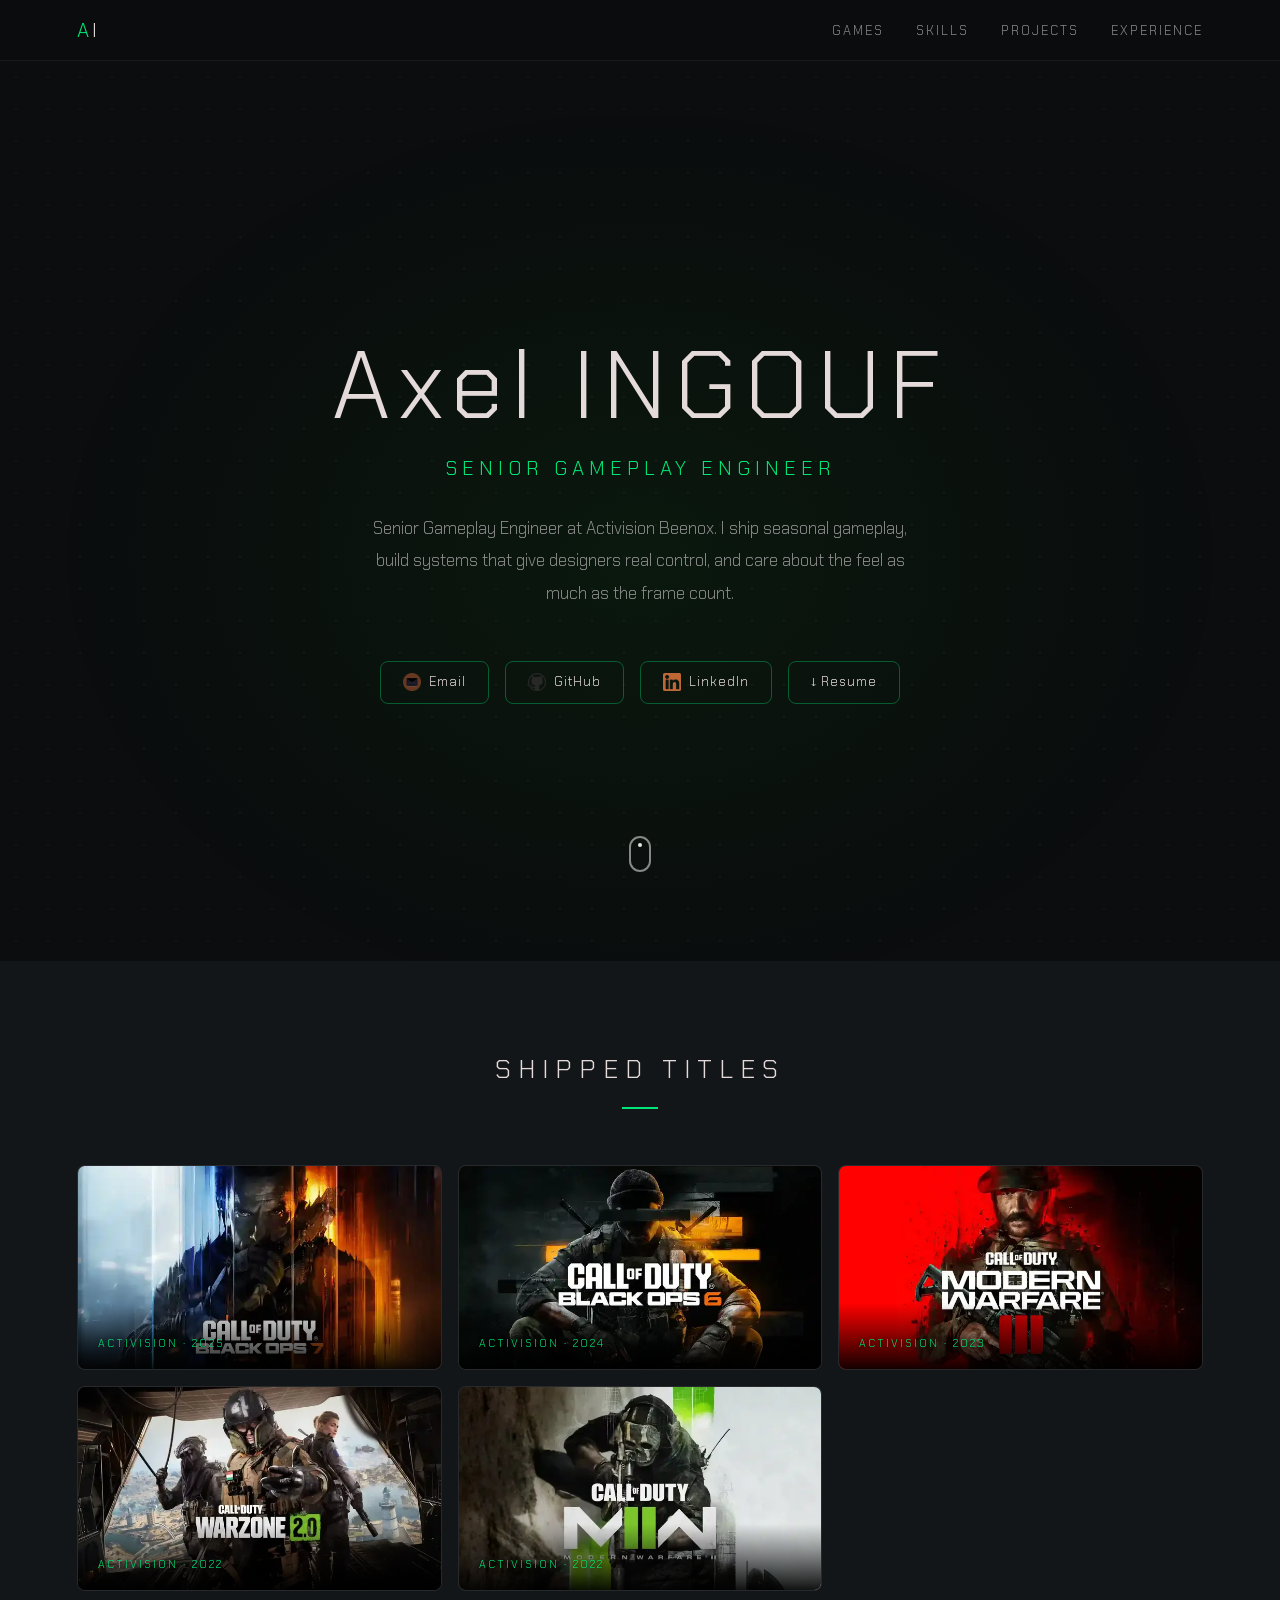
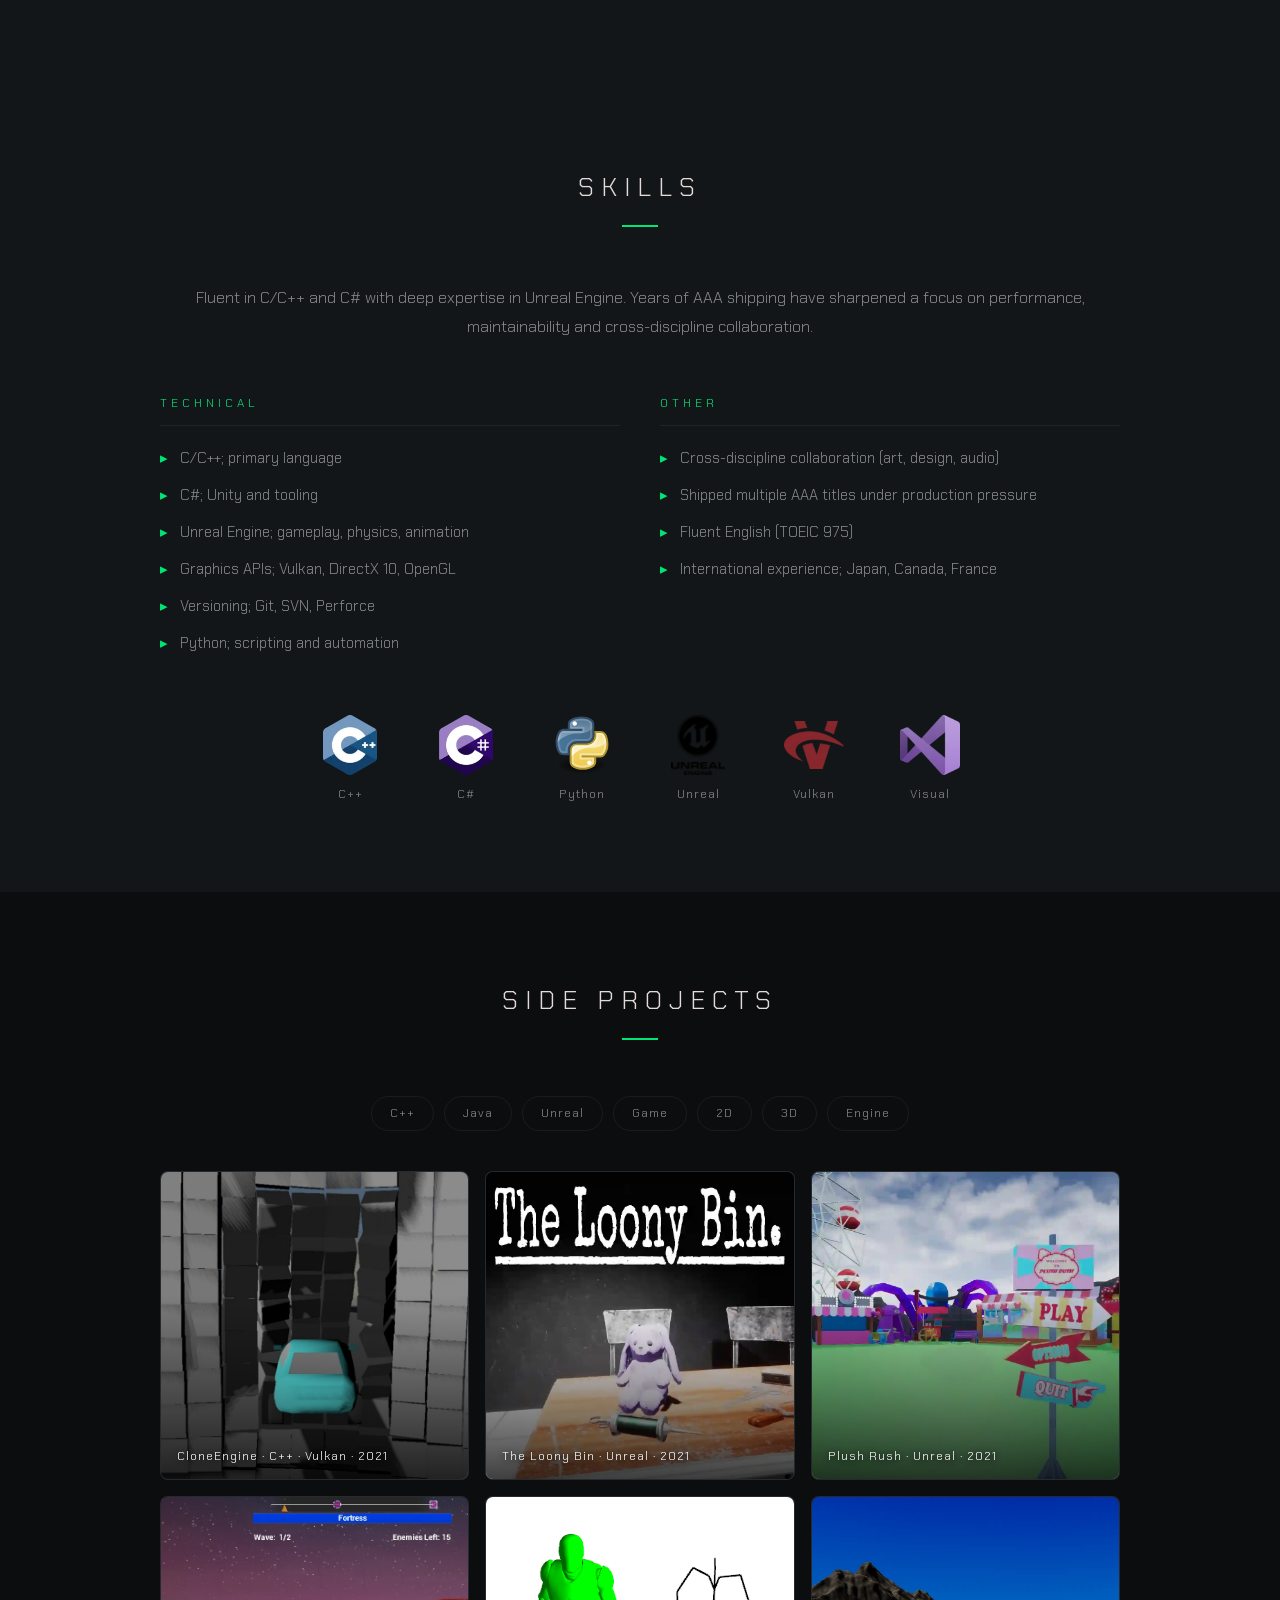
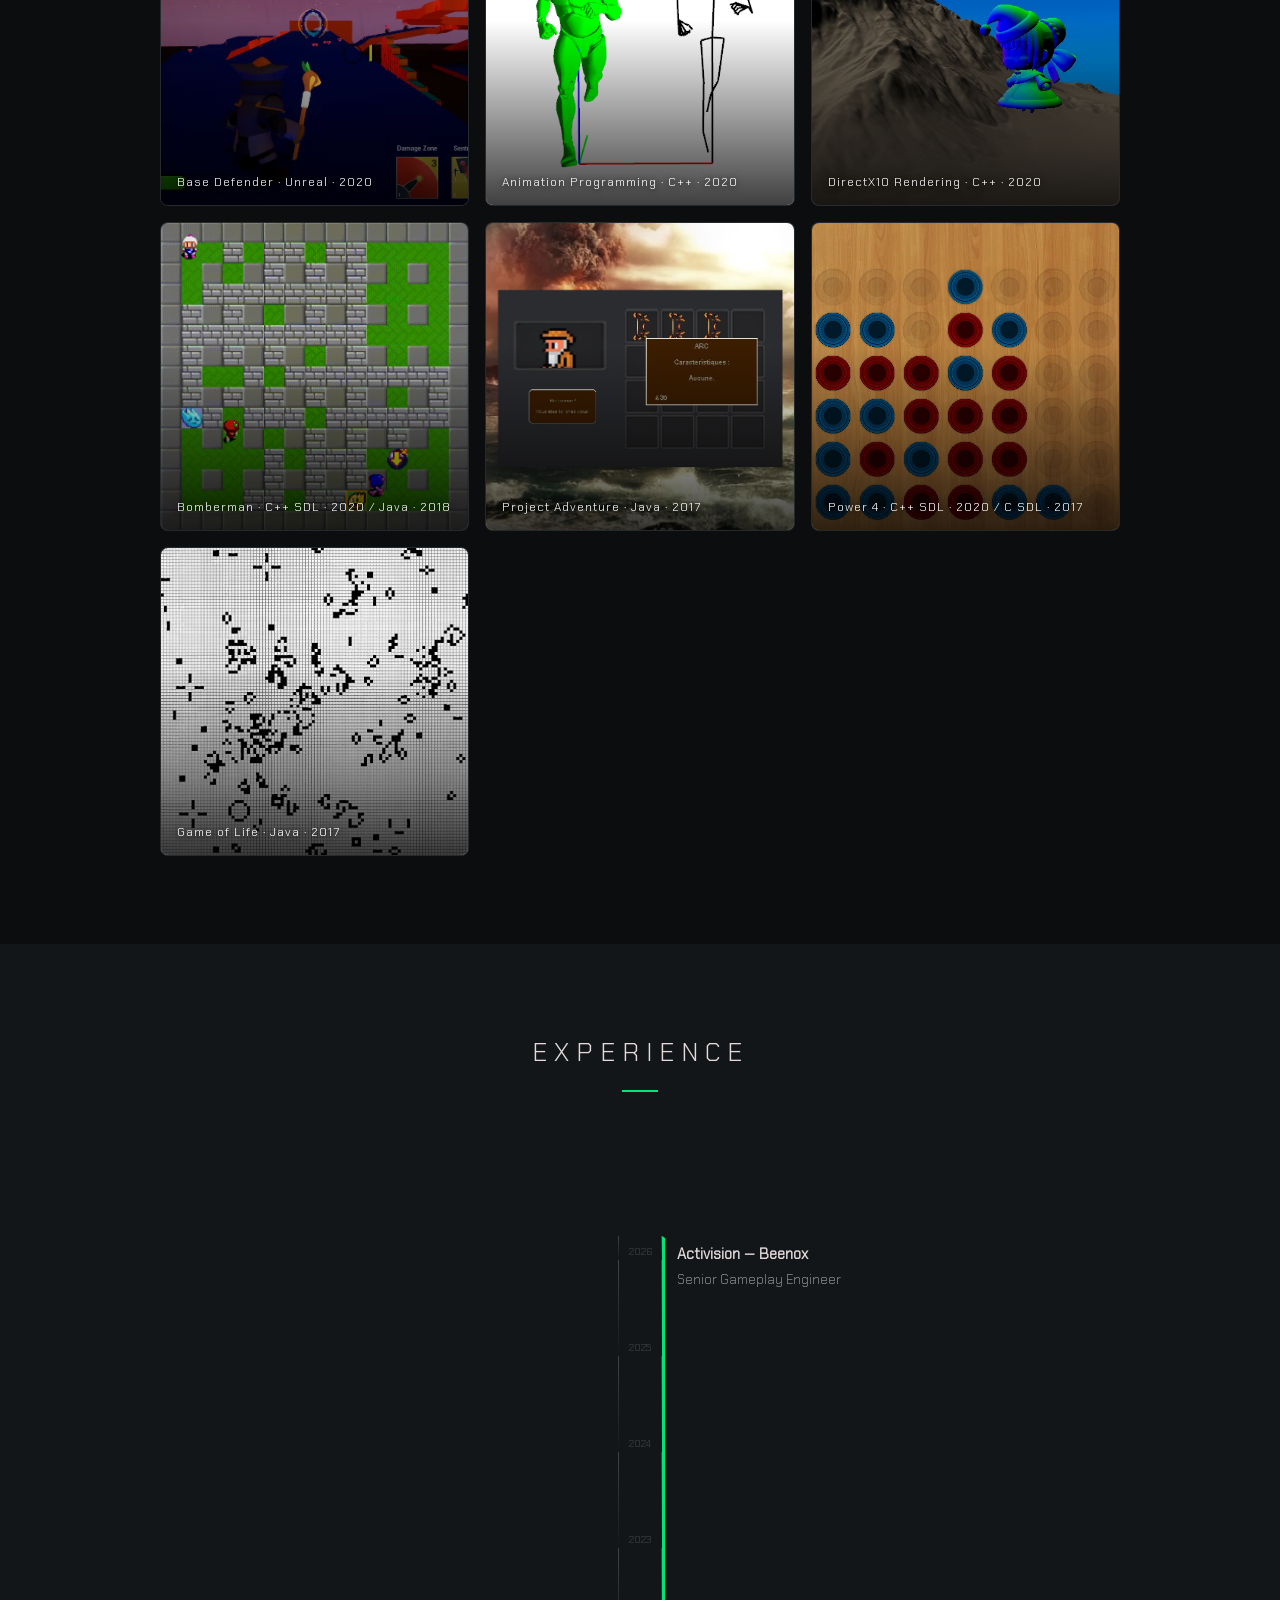
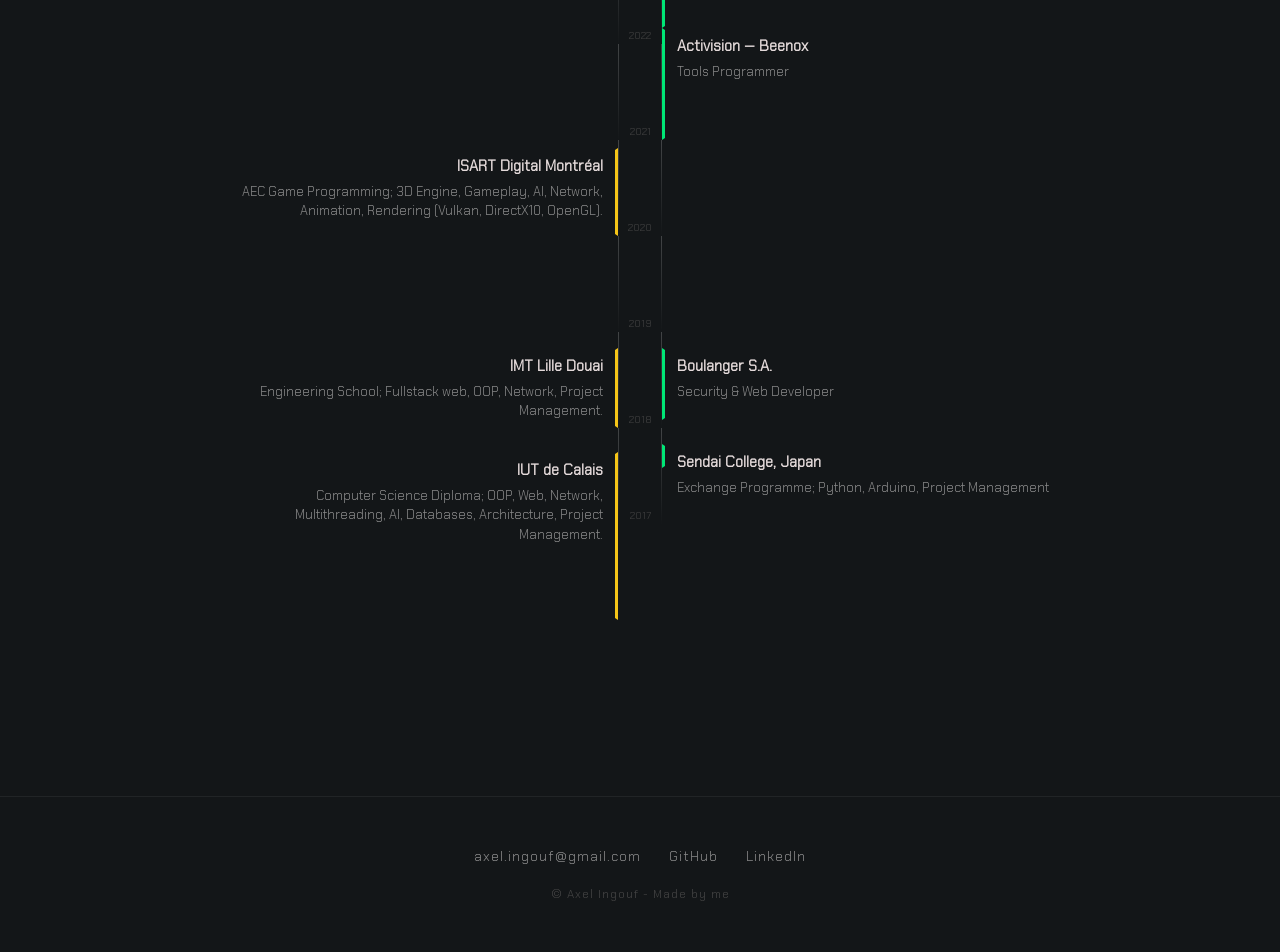
==== commit 99e631b3: "Resources lazy loading Based on PageSpeed feedback  Remove jquery dependency Perload font and css  D" ====
--- a/index.html
+++ b/index.html
@@ -1,17 +1,35 @@
 <!DOCTYPE html>
 <html lang="en">
 <head>
+	<!-- Preconnect for font and CSS -->
+	<link rel="preconnect" href="/fonts/ChakraPetch-Light.ttf" crossorigin>
+	<link rel="preload" as="font" href="/fonts/ChakraPetch-Light.ttf" type="font/ttf" crossorigin>
+	<link rel="preload" as="style" href="/css/styles.css">
+
 	<meta charset="utf-8"/>
 	<meta name="viewport" content="width=device-width, initial-scale=1, shrink-to-fit=no"/>
 	<title>Axel Ingouf - Senior Gameplay Engineer</title>
 	<link rel="icon" type="image/png" href="img/favicon/icon.ico"/>
-	<link rel="stylesheet" href="css/styles.css"/>
-	<script async src="https://www.googletagmanager.com/gtag/js?id=G-5L44GXB15H"></script>
+	<link rel="stylesheet" href="css/styles.css" media="all" onload="this.media='all'"/>
+	
 	<script>
+		// Defer Google Analytics until user interacts
 		window.dataLayer = window.dataLayer || [];
 		function gtag(){dataLayer.push(arguments);}
-		gtag('js', new Date());
-		gtag('config', 'G-5L44GXB15H');
+		let gtagLoaded = false;
+		function loadGtag() {
+			if (gtagLoaded) return;
+			gtagLoaded = true;
+			var s = document.createElement('script');
+			s.src = 'https://www.googletagmanager.com/gtag/js?id=G-5L44GXB15H';
+			s.async = true;
+			document.head.appendChild(s);
+			gtag('js', new Date());
+			gtag('config', 'G-5L44GXB15H');
+		}
+		['click','scroll','keydown','touchstart'].forEach(function(evt) {
+			window.addEventListener(evt, loadGtag, {once:true,passive:true});
+		});
 	</script>
 </head>
 
@@ -251,24 +269,24 @@
 			<div class="item">
 				<a class="anim"><div class="item-overlay"><span>CloneEngine · C++ · Vulkan · 2021</span></div>
 					<img src="img/projects/engine.webp" width="500" height="500" alt="Static image 3D Engine Vulkan C++" loading="lazy"/>
-					<video class="dynamic" muted loop>
-						<source src="img/projects/engine.webm" type="video/webm"/>
+					<video class="dynamic" muted loop data-src="img/projects/engine.webm">
+						<source type="video/webm"/>
 					</video>
 				</a>
 			</div>
 			<div class="item">
 				<a class="anim"><div class="item-overlay"><span>The Loony Bin · Unreal · 2021</span></div>
 					<img src="img/projects/theloonybin.webp" width="500" height="500" alt="Static image TheLoonyBin Unreal C++ 3D Game" loading="lazy"/>
-					<video class="dynamic" muted loop>
-						<source src="img/projects/theloonybin.webm" type="video/webm"/>
+					<video class="dynamic" muted loop data-src="img/projects/theloonybin.webm">
+						<source type="video/webm"/>
 					</video>
 				</a>
 			</div>
 			<div class="item">
 				<a class="anim"><div class="item-overlay"><span>Plush Rush · Unreal · 2021</span></div>
 					<img src="img/projects/plushrush.webp" width="500" height="500" alt="PlushRush Unreal C++ 3D Game" loading="lazy"/>
-					<video class="dynamic" muted loop>
-						<source src="img/projects/plushrush.webm" type="video/webm"/>
+					<video class="dynamic" muted loop data-src="img/projects/plushrush.webm">
+						<source type="video/webm"/>
 					</video>
 				</a>
 			</div>
@@ -280,32 +298,32 @@
 			<div class="item">
 				<a class="anim"><div class="item-overlay"><span>Animation Programming · C++ · 2020</span></div>
 					<img src="img/projects/animation.png" width="500" height="500" alt="Animation 3D Engine C++" loading="lazy"/>
-					<video class="dynamic" muted loop>
-						<source src="img/projects/animation.webm" type="video/webm"/>
+					<video class="dynamic" muted loop data-src="img/projects/animation.webm">
+						<source type="video/webm"/>
 					</video>
 				</a>
 			</div>
 			<div class="item">
 				<a class="anim"><div class="item-overlay"><span>DirectX10 Rendering · C++ · 2020</span></div>
 					<img src="img/projects/directx10.webp" width="500" height="500" alt="DirectX10 Rendering Engine 3D C++" loading="lazy"/>
-					<video class="dynamic" muted loop>
-						<source src="img/projects/directx10.webm" type="video/webm"/>
+					<video class="dynamic" muted loop data-src="img/projects/directx10.webm">
+						<source type="video/webm"/>
 					</video>
 				</a>
 			</div>
 			<div class="item">
 				<a class="anim"><div class="item-overlay"><span>Bomberman · C++ SDL · 2020 / Java · 2018</span></div>
 					<img src="img/projects/bomberman.png" width="500" height="500" alt="Static image Bomberman C++ Java 2D Game" loading="lazy"/>
-					<video class="dynamic" muted loop>
-						<source src="img/projects/bomberman.webm" type="video/webm"/>
+					<video class="dynamic" muted loop data-src="img/projects/bomberman.webm">
+						<source type="video/webm"/>
 					</video>
 				</a>
 			</div>
 			<div class="item">
 				<a class="anim"><div class="item-overlay"><span>Project Adventure · Java · 2017</span></div>
 					<img src="img/projects/projectadventure.webp" width="500" height="500" alt="Static image ProjectAdventure Java 2D Game" loading="lazy"/>
-					<video class="dynamic" muted loop>
-						<source src="img/projects/projectadventure.webm" type="video/webm"/>
+					<video class="dynamic" muted loop data-src="img/projects/projectadventure.webm">
+						<source type="video/webm"/>
 					</video>
 				</a>
 			</div>
@@ -317,12 +335,15 @@
 			<div class="item">
 				<a class="anim"><div class="item-overlay"><span>Game of Life · Java · 2017</span></div>
 					<img src="img/projects/gameoflife.webp" width="500" height="500" alt="Static image Game of Life Java 2D Game" loading="lazy"/>
-					<video class="dynamic" muted loop>
-						<source src="img/projects/gameoflife.webm" type="video/webm"/>
-					</video>
-				</a>
-			</div>
-		</div>
+					<video class="dynamic" muted loop data-src="img/projects/gameoflife.webm">
+						<source type="video/webm"/>
+					</video>
+				</a>
+			</div>
+		</div>
+
+		<!-- Modal overlay for project popups -->
+		<div class="modal-overlay" style="display:none;"></div>
 
 		<!-- Project descriptions; order must match items-grid order above -->
 		<div class="project-description">
@@ -433,7 +454,7 @@
 	</div>
 </footer>
 
-<script src="js/jquery-3.3.1.min.js" defer></script>
+
 <script src="js/scripts.js" defer></script>
 
 </body>
--- a/css/styles.css
+++ b/css/styles.css
@@ -1 +1,2 @@
-:root{--bg-base:#0b0d0e;--bg-surface:#131618;--bg-card:#1a1d20;--bg-card-hover:#1f2326;--accent:#00e676;--accent-dim:#00ac00;--accent-dark:#007900;--accent-yellow:#f5c518;--accent-red:#e53935;--text-primary:#e4dada;--text-secondary:#8a8a8a;--text-muted:#444;--border:#ffffff0f;--border-accent:#00e67659;--radius-sm:4px;--radius:8px;--radius-lg:16px;--shadow:0 4px 24px #0009;--shadow-accent:0 0 24px #00e6761f;--transition:.25s ease;--transition-slow:.6s ease}*,::before,::after{margin:0;padding:0;box-sizing:border-box}@font-face{font-family:'chakrapetch';src:url(../fonts/ChakraPetch-Light.ttf);font-weight:400;font-style:normal;font-display:swap}html{scroll-behavior:smooth}body{font-family:chakrapetch,system-ui,sans-serif;background-color:var(--bg-base);color:var(--text-primary);font-size:16px;line-height:1.6;overflow-x:hidden}a{text-decoration:none;color:var(--accent);transition:color var(--transition)}a:hover{color:var(--accent-dim)}h1,h2,h3,h4{font-family:chakrapetch,system-ui,sans-serif;font-weight:400}.site-nav{position:sticky;top:0;z-index:100;display:flex;align-items:center;justify-content:space-between;padding:14px 6%;background:#0b0d0ed1;backdrop-filter:blur(12px);-webkit-backdrop-filter:blur(12px);border-bottom:1px solid var(--border)}.nav-brand{font-size:20px;letter-spacing:3px;color:var(--text-primary)}.nav-brand span{color:var(--accent)}.nav-links{display:flex;gap:32px;list-style:none}.nav-links a{color:var(--text-secondary);font-size:13px;letter-spacing:2px;text-transform:uppercase;transition:color var(--transition);position:relative}.nav-links a::after{content:'';position:absolute;left:0;bottom:-4px;width:0;height:1px;background:var(--accent);transition:width var(--transition)}.nav-links a:hover,.nav-links a.nav-active{color:var(--accent)}.nav-links a:hover::after,.nav-links a.nav-active::after{width:100%}#hero{min-height:100vh;display:flex;flex-direction:column;align-items:center;justify-content:center;text-align:center;padding:100px 20px 80px;position:relative;background:radial-gradient(ellipse at 50% 55%,#00ae0012 0%,transparent 65%)}#hero::before{content:'';position:absolute;inset:0;background-image:radial-gradient(circle,#ffffff09 1px,transparent 1px);background-size:32px 32px;pointer-events:none}#hero::after{display:none}.scroll-mouse{position:fixed;bottom:28px;left:50%;transform:translateX(-50%);display:block;width:22px;height:36px;border:2px solid #ffffff80;border-radius:11px;z-index:100;transition:opacity .4s ease}.scroll-mouse::before{content:'';display:block;width:4px;height:4px;background:#ffffffe6;border-radius:50%;margin:5px auto 0;animation:dot-scroll 2s ease infinite}@keyframes dot-scroll{0%{transform:translateY(0);opacity:1}75%{transform:translateY(16px);opacity:0}100%{transform:translateY(0);opacity:0}}.hero-name{margin-bottom:28px;position:relative}#hero h1{font-size:clamp(44px,8vw,96px);letter-spacing:8px;line-height:1;margin-bottom:18px}#hero h1 div{display:inline-block}#hero h1 .name{transform:scaleX(1);transition:transform var(--transition-slow)}#hero h1:hover .name{transform:scaleX(0)}#hero h1 .a,#hero h1 .i{transition:transform 1s ease}#hero h1:hover .a{transform:translateX(2.35em)}#hero h1:hover .i{transform:translateX(1.12em)}.hero-title{font-size:clamp(13px,2vw,20px);color:var(--accent);letter-spacing:5px;text-transform:uppercase;transition:transform var(--transition-slow)}#hero h1:hover + .hero-title{transform:translateY(-10px)}.hero-bio{max-width:560px;margin:0 auto 52px;font-size:17px;color:var(--text-secondary);line-height:1.9}.hero-bio em{color:var(--text-primary);font-style:normal}.hero-links{display:flex;gap:16px;justify-content:center;flex-wrap:wrap}.hero-links a{display:flex;align-items:center;gap:8px;padding:10px 22px;border:1px solid var(--border-accent);border-radius:var(--radius);color:var(--text-primary);font-size:13px;letter-spacing:1px;transition:all var(--transition)}.hero-links a:hover{background:#00e67614;border-color:var(--accent);color:var(--accent);box-shadow:var(--shadow-accent)}.hero-links img{filter:invert(1) brightness(0.75);transition:filter var(--transition)}.hero-links a:hover img{filter:invert(1) brightness(1) sepia(1) hue-rotate(80deg) saturate(5)}section{padding:88px 6%}.section-header{text-align:center;margin-bottom:56px}.section-header h2{font-size:clamp(18px,2.5vw,26px);letter-spacing:7px;text-transform:uppercase;display:inline-block;padding-bottom:18px;position:relative}.section-header h2::after{content:'';position:absolute;left:50%;bottom:0;transform:translateX(-50%);width:36px;height:2px;background:var(--accent)}#shipped{background:var(--bg-surface)}.shipped-grid{display:grid;grid-template-columns:repeat(auto-fill,minmax(300px,1fr));gap:16px;max-width:1400px;margin:0 auto}.shipped-card{position:relative;overflow:hidden;border-radius:var(--radius);background:var(--bg-card);border:1px solid var(--border);aspect-ratio:16 / 9;transition:all var(--transition)}.shipped-card:hover{border-color:var(--border-accent);box-shadow:var(--shadow-accent);transform:translateY(-4px)}.shipped-card img{width:100%;height:100%;object-fit:cover;display:block;transition:transform .4s ease}.shipped-card:hover img{transform:scale(1.04)}.shipped-overlay{position:absolute;bottom:0;left:0;right:0;padding:32px 20px 16px;background:linear-gradient(transparent,#000000eb);display:flex;flex-direction:column;gap:5px}.shipped-title{font-size:15px;color:#fff;letter-spacing:1px;text-shadow:0 1px 6px #000c}.shipped-meta{font-size:11px;color:var(--accent);letter-spacing:2px;text-transform:uppercase;text-shadow:0 1px 4px #000c}.shipped-card.placeholder{border:1px dashed #ffffff1a;background:repeating-linear-gradient(45deg,transparent,transparent 12px,#ffffff03 12px,#ffffff03 24px);display:flex;align-items:center;justify-content:center}.placeholder-content{text-align:center;display:flex;flex-direction:column;align-items:center;gap:8px}.placeholder-icon{font-size:28px;color:var(--text-muted)}.placeholder-label{font-size:15px;color:var(--text-muted);letter-spacing:2px}.placeholder-meta{font-size:11px;color:var(--text-muted);letter-spacing:2px;text-transform:uppercase}#engine{background:var(--bg-base)}.engine-container{max-width:1200px;margin:0 auto}.engine-intro{display:grid;grid-template-columns:1fr 1fr;gap:56px;align-items:center;margin-bottom:48px}.engine-info h3{font-size:clamp(28px,4vw,48px);letter-spacing:4px;margin-bottom:8px}.engine-tagline{color:var(--accent);font-size:12px;letter-spacing:3px;text-transform:uppercase;margin-bottom:24px}.engine-description{color:var(--text-secondary);font-size:16px;line-height:1.85;margin-bottom:28px}.engine-tags{display:flex;flex-wrap:wrap;gap:10px;margin-bottom:32px}.engine-tag{padding:5px 14px;border:1px solid var(--border-accent);border-radius:100px;font-size:12px;color:var(--accent);letter-spacing:1px}.engine-link-primary{background:var(--accent)!important;color:#000!important;border-color:var(--accent)!important;font-weight:700}.engine-link-primary:hover{background:var(--accent-dim)!important;border-color:var(--accent-dim)!important}.engine-features{display:flex;flex-direction:column;gap:10px}.engine-feature{padding:14px 18px;background:var(--bg-card);border-left:2px solid var(--accent);border-radius:0 var(--radius-sm) var(--radius-sm) 0}.engine-feature h4{font-size:11px;letter-spacing:3px;text-transform:uppercase;color:var(--accent);margin-bottom:5px}.engine-feature p{font-size:13px;color:var(--text-secondary);line-height:1.6}.engine-gallery{display:grid;grid-template-columns:2fr 1fr;grid-template-rows:1fr 1fr;gap:12px;height:480px}.engine-screenshot{background:var(--bg-card);border:1px dashed #ffffff14;border-radius:var(--radius);overflow:hidden;display:flex;align-items:center;justify-content:center;transition:border-color var(--transition);position:relative}.engine-screenshot.featured{grid-row:span 2}.engine-screenshot img,.engine-screenshot video{width:100%;height:100%;object-fit:cover;display:block}.screenshot-caption{position:absolute;bottom:0;left:0;right:0;padding:24px 10px 8px;background:linear-gradient(transparent,#000000e0);font-size:11px;color:#fffffff2;letter-spacing:1.5px;text-transform:uppercase;text-shadow:0 1px 4px #000000e6}.engine-screenshot:hover{border-color:#00e67640}.screenshot-placeholder{display:flex;flex-direction:column;align-items:center;gap:8px;color:var(--text-muted);font-size:12px;letter-spacing:2px;text-transform:uppercase}.screenshot-placeholder::before{content:'[ ]';font-size:24px;color:var(--text-muted);letter-spacing:4px}#projects{background:var(--bg-base)}.projects-container{max-width:1400px;margin:0 auto}.filters{display:flex;flex-wrap:wrap;gap:10px;justify-content:center;margin-bottom:40px}.filters div{padding:7px 18px;border:1px solid var(--border);border-radius:100px;font-size:12px;cursor:pointer;transition:all var(--transition);color:var(--text-secondary);letter-spacing:1px}.filters div:hover{border-color:var(--border-accent);color:var(--accent)}.filters .filterSelected{background:#00e67614;border-color:var(--accent);color:var(--accent)}.items-grid{display:grid;grid-template-columns:repeat(3,1fr);gap:16px}.item{position:relative;overflow:hidden;border-radius:var(--radius);background:var(--bg-card);border:1px solid var(--border);aspect-ratio:1;cursor:pointer;transition:all var(--transition)}.item:hover{border-color:var(--border-accent);box-shadow:var(--shadow-accent);transform:translateY(-4px)}.notfiltered{display:none}.item img,.item video{width:100%;height:100%;object-fit:cover;display:block}.item .dynamic{position:absolute;top:0;left:0;width:100%;height:100%;object-fit:cover;z-index:-1}.item:hover .dynamic{z-index:1}.item .item-overlay{position:absolute;inset:0;z-index:2;background:linear-gradient(transparent 40%,#000000bf);display:flex;align-items:flex-end;padding:14px 16px;transition:background var(--transition)}.item:hover .item-overlay{background:#0000009e}.item .item-overlay span{font-size:12px;color:#fff;letter-spacing:1px;line-height:1.4;text-shadow:0 1px 6px #000f;transition:opacity var(--transition)}.item:hover .item-overlay span{opacity:0}.item:hover .item-overlay::before{content:'See details';position:absolute;top:50%;left:50%;transform:translate(-50%,-50%);font-size:14px;font-weight:700;color:var(--accent);letter-spacing:3px;text-transform:uppercase}.project-description{display:none;position:fixed;inset:0;z-index:200;background:#000000b8;backdrop-filter:blur(4px)}.description-content{position:absolute;top:50%;left:50%;transform:translate(-50%,-50%);background:var(--bg-card);border:1px solid #ffffff17;border-radius:var(--radius-lg);width:min(700px,90vw);max-height:80vh;overflow-y:auto;padding:40px;padding-bottom:100px;font-size:16px;line-height:1.75;box-shadow:var(--shadow)}.description-content .links{position:absolute;bottom:30px;right:40px;display:flex;gap:12px}.quit-button{float:right;width:28px;height:28px;background:var(--accent-red);border-radius:var(--radius-sm);cursor:pointer;margin-left:16px;border-bottom:2px solid #b71c1c;border-right:2px solid #7f0000;transition:all var(--transition)}.quit-button:hover{background:var(--accent-dim);border-bottom-color:var(--accent-dark);border-right-color:var(--accent-dark);transform:translate(2px,2px)}.specs{margin-top:24px;padding:14px 18px;background:#ffffff06;border-left:2px solid var(--border-accent);border-radius:0 var(--radius-sm) var(--radius-sm) 0;font-size:13px}.specs ul{list-style:none;display:flex;flex-wrap:wrap;gap:6px 28px}.specs li::before{content:'// ';color:var(--accent)}.download{display:inline-block;padding:10px 20px;border-radius:var(--radius);font-size:14px;font-weight:700;letter-spacing:1px;text-align:center;transition:all var(--transition);background:var(--accent);color:#000;border:1px solid var(--accent)}.download:hover{background:var(--accent-dim);border-color:var(--accent-dim);color:#000;transform:translateY(-2px)}.download.source-code{background:var(--accent-yellow);border-color:var(--accent-yellow);color:#000}.download.source-code:hover{background:#c9a800;border-color:#c9a800;color:#000}#skills{background:var(--bg-surface)}.skills-container{max-width:960px;margin:0 auto}.skills-text{color:var(--text-secondary);font-size:16px;line-height:1.85;margin-bottom:52px;text-align:center}.skills-columns{display:grid;grid-template-columns:1fr 1fr;gap:40px;margin-bottom:60px}.skills-column h3{font-size:12px;letter-spacing:4px;text-transform:uppercase;color:var(--accent);margin-bottom:20px;padding-bottom:12px;border-bottom:1px solid var(--border)}.skills-column ul{list-style:none;display:flex;flex-direction:column;gap:13px}.skills-column li{font-size:15px;color:var(--text-secondary);padding-left:20px;position:relative}.skills-column li::before{content:'▸';position:absolute;left:0;color:var(--accent)}.skills-logos{display:flex;flex-wrap:wrap;justify-content:center;gap:36px}.skills-logos .logo{display:flex;flex-direction:column;align-items:center;gap:10px;width:80px;text-align:center;font-size:12px;letter-spacing:1px;color:var(--text-secondary);cursor:default;transition:color var(--transition)}.skills-logos .logo:hover{color:var(--text-primary)}.skills-logos .logo img{width:60px;height:60px;object-fit:contain;transition:transform var(--transition);filter:grayscale(30%)}.skills-logos .logo:hover img{transform:scale(1.18);filter:grayscale(0%)}#experience{background:var(--bg-surface)}.experience-container{max-width:960px;margin:0 auto}.column-section{display:flex;justify-content:center;align-items:flex-start}.column{width:50%}.experience{padding:4px 12px;border-top:2px solid transparent;border-bottom:2px solid transparent}.job{border-left:3px solid var(--accent)}.study{border-right:3px solid var(--accent-yellow);text-align:right}.experience-title{font-size:15px;font-weight:700;color:var(--text-primary);margin-bottom:4px}.experience-description{font-size:13px;color:var(--text-secondary);line-height:1.5}.experienceDate{font-size:11px;width:44px;position:relative;border-image:linear-gradient(180deg,#fff3,transparent) 1;border-left:1px solid;border-right:1px solid}.experienceDateContent{position:absolute;bottom:0;text-align:center;width:100%;font-size:10px;color:var(--text-muted)}footer{background:var(--bg-surface);border-top:1px solid var(--border);padding:48px 6%;text-align:center}.foot{max-width:560px;margin:0 auto;display:flex;flex-direction:column;align-items:center;gap:18px}.footer-links{display:flex;gap:28px}.footer-links a{color:var(--text-secondary);font-size:14px;letter-spacing:1px;transition:color var(--transition)}.footer-links a:hover{color:var(--accent)}.footer-copy{font-size:12px;color:var(--text-muted);letter-spacing:1px}@media (max-width: 1200px){.engine-intro{grid-template-columns:1fr;gap:36px}.engine-gallery{grid-template-columns:1fr 1fr;grid-template-rows:auto;height:auto}.engine-screenshot.featured{grid-row:span 1;min-height:220px}.engine-screenshot{min-height:200px}.description-content{width:90vw!important}.items-grid{grid-template-columns:repeat(2,1fr)}}@media (max-width: 900px){.nav-links{gap:20px}.skills-columns{grid-template-columns:1fr}.shipped-grid{grid-template-columns:repeat(2,1fr)}}@media (max-width: 700px){.site-nav{padding:12px 4%}.nav-links{gap:14px}.nav-links a{font-size:11px}section{padding:64px 4%}.shipped-grid{grid-template-columns:1fr}.items-grid{grid-template-columns:1fr}.engine-gallery{grid-template-columns:1fr}.description-content{font-size:14px!important;padding:24px!important;padding-bottom:80px!important}}@media (max-width: 500px){.download{width:120px;font-size:13px}.nav-links a{font-size:10px}.hero-name{margin-bottom:18px}#hero h1{font-size:clamp(28px,10vw,44px);letter-spacing:2px;word-break:break-word}#hero h1 .name{display:inline;word-break:break-all}.hero-title{font-size:clamp(11px,4vw,15px);letter-spacing:2px}.experience-title{font-size:13px}.experience-description{font-size:11px}}@media (max-height: 600px){.description-content{font-size:14px!important;max-height:92vh}}+:root{--bg-base:#0b0d0e;--bg-surface:#131618;--bg-card:#1a1d20;--bg-card-hover:#1f2326;--accent:#00e676;--accent-dim:#00ac00;--accent-dark:#007900;--accent-yellow:#f5c518;--accent-red:#e53935;--text-primary:#e4dada;--text-secondary:#8a8a8a;--text-muted:#444;--border:#ffffff0f;--border-accent:#00e67659;--radius-sm:4px;--radius:8px;--radius-lg:16px;--shadow:0 4px 24px #0009;--shadow-accent:0 0 24px #00e6761f;--transition:.25s ease;--transition-slow:.6s ease}*,::before,::after{margin:0;padding:0;box-sizing:border-box}@font-face{font-family:'chakrapetch';src:url(../fonts/ChakraPetch-Light.ttf);font-weight:400;font-style:normal;font-display:swap}html{scroll-behavior:smooth}body{font-family:chakrapetch,system-ui,sans-serif;background-color:var(--bg-base);color:var(--text-primary);font-size:16px;line-height:1.6;overflow-x:hidden}a{text-decoration:none;color:var(--accent);transition:color var(--transition)}a:hover{color:var(--accent-dim)}h1,h2,h3,h4{font-family:chakrapetch,system-ui,sans-serif;font-weight:400}.site-nav{position:sticky;top:0;z-index:100;display:flex;align-items:center;justify-content:space-between;padding:14px 6%;background:#0b0d0ed1;backdrop-filter:blur(12px);-webkit-backdrop-filter:blur(12px);border-bottom:1px solid var(--border)}.nav-brand{font-size:20px;letter-spacing:3px;color:var(--text-primary)}.nav-brand span{color:var(--accent)}.nav-links{display:flex;gap:32px;list-style:none}.nav-links a{color:var(--text-secondary);font-size:13px;letter-spacing:2px;text-transform:uppercase;transition:color var(--transition);position:relative}.nav-links a::after{content:'';position:absolute;left:0;bottom:-4px;width:0;height:1px;background:var(--accent);transition:width var(--transition)}.nav-links a:hover,.nav-links a.nav-active{color:var(--accent)}.nav-links a:hover::after,.nav-links a.nav-active::after{width:100%}#hero{min-height:100vh;display:flex;flex-direction:column;align-items:center;justify-content:center;text-align:center;padding:100px 20px 80px;position:relative;background:radial-gradient(ellipse at 50% 55%,#00ae0012 0%,transparent 65%)}#hero::before{content:'';position:absolute;inset:0;background-image:radial-gradient(circle,#ffffff09 1px,transparent 1px);background-size:32px 32px;pointer-events:none}#hero::after{display:none}.scroll-mouse{position:fixed;bottom:28px;left:50%;transform:translateX(-50%);display:block;width:22px;height:36px;border:2px solid #ffffff80;border-radius:11px;z-index:100;transition:opacity .4s ease}.scroll-mouse::before{content:'';display:block;width:4px;height:4px;background:#ffffffe6;border-radius:50%;margin:5px auto 0;animation:dot-scroll 2s ease infinite}@keyframes dot-scroll{0%{transform:translateY(0);opacity:1}75%{transform:translateY(16px);opacity:0}100%{transform:translateY(0);opacity:0}}.hero-name{margin-bottom:28px;position:relative}#hero h1{font-size:clamp(44px,8vw,96px);letter-spacing:8px;line-height:1;margin-bottom:18px}#hero h1 div{display:inline-block}#hero h1 .name{transform:scaleX(1);transition:transform var(--transition-slow)}#hero h1:hover .name{transform:scaleX(0)}#hero h1 .a,#hero h1 .i{transition:transform 1s ease}#hero h1:hover .a{transform:translateX(2.35em)}#hero h1:hover .i{transform:translateX(1.12em)}.hero-title{font-size:clamp(13px,2vw,20px);color:var(--accent);letter-spacing:5px;text-transform:uppercase;transition:transform var(--transition-slow)}#hero h1:hover + .hero-title{transform:translateY(-10px)}.hero-bio{max-width:560px;margin:0 auto 52px;font-size:17px;color:var(--text-secondary);line-height:1.9}.hero-bio em{color:var(--text-primary);font-style:normal}.hero-links{display:flex;gap:16px;justify-content:center;flex-wrap:wrap}.hero-links a{display:flex;align-items:center;gap:8px;padding:10px 22px;border:1px solid var(--border-accent);border-radius:var(--radius);color:var(--text-primary);font-size:13px;letter-spacing:1px;transition:all var(--transition)}.hero-links a:hover{background:#00e67614;border-color:var(--accent);color:var(--accent);box-shadow:var(--shadow-accent)}.hero-links img{filter:invert(1) brightness(0.75);transition:filter var(--transition)}.hero-links a:hover img{filter:invert(1) brightness(1) sepia(1) hue-rotate(80deg) saturate(5)}section{padding:88px 6%}.section-header{text-align:center;margin-bottom:56px}.section-header h2{font-size:clamp(18px,2.5vw,26px);letter-spacing:7px;text-transform:uppercase;display:inline-block;padding-bottom:18px;position:relative}.section-header h2::after{content:'';position:absolute;left:50%;bottom:0;transform:translateX(-50%);width:36px;height:2px;background:var(--accent)}#shipped{background:var(--bg-surface)}.shipped-grid{display:grid;grid-template-columns:repeat(auto-fill,minmax(300px,1fr));gap:16px;max-width:1400px;margin:0 auto}.shipped-card{position:relative;overflow:hidden;border-radius:var(--radius);background:var(--bg-card);border:1px solid var(--border);aspect-ratio:16 / 9;transition:all var(--transition)}.shipped-card:hover{border-color:var(--border-accent);box-shadow:var(--shadow-accent);transform:translateY(-4px)}.shipped-card img{width:100%;height:100%;object-fit:cover;display:block;transition:transform .4s ease}.shipped-card:hover img{transform:scale(1.04)}.shipped-overlay{position:absolute;bottom:0;left:0;right:0;padding:32px 20px 16px;background:linear-gradient(transparent,#000000eb);display:flex;flex-direction:column;gap:5px}.shipped-title{font-size:15px;color:#fff;letter-spacing:1px;text-shadow:0 1px 6px #000c}.shipped-meta{font-size:11px;color:var(--accent);letter-spacing:2px;text-transform:uppercase;text-shadow:0 1px 4px #000c}.shipped-card.placeholder{border:1px dashed #ffffff1a;background:repeating-linear-gradient(45deg,transparent,transparent 12px,#ffffff03 12px,#ffffff03 24px);display:flex;align-items:center;justify-content:center}.placeholder-content{text-align:center;display:flex;flex-direction:column;align-items:center;gap:8px}.placeholder-icon{font-size:28px;color:var(--text-muted)}.placeholder-label{font-size:15px;color:var(--text-muted);letter-spacing:2px}.placeholder-meta{font-size:11px;color:var(--text-muted);letter-spacing:2px;text-transform:uppercase}#engine{background:var(--bg-base)}.engine-container{max-width:1200px;margin:0 auto}.engine-intro{display:grid;grid-template-columns:1fr 1fr;gap:56px;align-items:center;margin-bottom:48px}.engine-info h3{font-size:clamp(28px,4vw,48px);letter-spacing:4px;margin-bottom:8px}.engine-tagline{color:var(--accent);font-size:12px;letter-spacing:3px;text-transform:uppercase;margin-bottom:24px}.engine-description{color:var(--text-secondary);font-size:16px;line-height:1.85;margin-bottom:28px}.engine-tags{display:flex;flex-wrap:wrap;gap:10px;margin-bottom:32px}.engine-tag{padding:5px 14px;border:1px solid var(--border-accent);border-radius:100px;font-size:12px;color:var(--accent);letter-spacing:1px}.engine-link-primary{background:var(--accent)!important;color:#000!important;border-color:var(--accent)!important;font-weight:700}.engine-link-primary:hover{background:var(--accent-dim)!important;border-color:var(--accent-dim)!important}.engine-features{display:flex;flex-direction:column;gap:10px}.engine-feature{padding:14px 18px;background:var(--bg-card);border-left:2px solid var(--accent);border-radius:0 var(--radius-sm) var(--radius-sm) 0}.engine-feature h4{font-size:11px;letter-spacing:3px;text-transform:uppercase;color:var(--accent);margin-bottom:5px}.engine-feature p{font-size:13px;color:var(--text-secondary);line-height:1.6}.engine-gallery{display:grid;grid-template-columns:2fr 1fr;grid-template-rows:1fr 1fr;gap:12px;height:480px}.engine-screenshot{background:var(--bg-card);border:1px dashed #ffffff14;border-radius:var(--radius);overflow:hidden;display:flex;align-items:center;justify-content:center;transition:border-color var(--transition);position:relative}.engine-screenshot.featured{grid-row:span 2}.engine-screenshot img,.engine-screenshot video{width:100%;height:100%;object-fit:cover;display:block}.screenshot-caption{position:absolute;bottom:0;left:0;right:0;padding:24px 10px 8px;background:linear-gradient(transparent,#000000e0);font-size:11px;color:#fffffff2;letter-spacing:1.5px;text-transform:uppercase;text-shadow:0 1px 4px #000000e6}.engine-screenshot:hover{border-color:#00e67640}.screenshot-placeholder{display:flex;flex-direction:column;align-items:center;gap:8px;color:var(--text-muted);font-size:12px;letter-spacing:2px;text-transform:uppercase}.screenshot-placeholder::before{content:'[ ]';font-size:24px;color:var(--text-muted);letter-spacing:4px}#projects{background:var(--bg-base)}.projects-container{max-width:1400px;margin:0 auto}.filters{display:flex;flex-wrap:wrap;gap:10px;justify-content:center;margin-bottom:40px}.filters div{padding:7px 18px;border:1px solid var(--border);border-radius:100px;font-size:12px;cursor:pointer;transition:all var(--transition);color:var(--text-secondary);letter-spacing:1px}.filters div:hover{border-color:var(--border-accent);color:var(--accent)}.filters .filterSelected{background:#00e67614;border-color:var(--accent);color:var(--accent)}.items-grid{display:grid;grid-template-columns:repeat(3,1fr);gap:16px}.item{position:relative;overflow:hidden;border-radius:var(--radius);background:var(--bg-card);border:1px solid var(--border);aspect-ratio:1;cursor:pointer;transition:all var(--transition)}.item:hover{border-color:var(--border-accent);box-shadow:var(--shadow-accent);transform:translateY(-4px)}.notfiltered{display:none}.item img,.item video{width:100%;height:100%;object-fit:cover;display:block}.item .dynamic{position:absolute;top:0;left:0;width:100%;height:100%;object-fit:cover;z-index:-1}.item:hover .dynamic{z-index:1}.item .item-overlay{position:absolute;inset:0;z-index:2;background:linear-gradient(transparent 40%,#000000bf);display:flex;align-items:flex-end;padding:14px 16px;transition:background var(--transition)}.item:hover .item-overlay{background:#0000009e}.item .item-overlay span{font-size:12px;color:#fff;letter-spacing:1px;line-height:1.4;text-shadow:0 1px 6px #000f;transition:opacity var(--transition)}.item:hover .item-overlay span{opacity:0}.item:hover .item-overlay::before{content:'See details';position:absolute;top:50%;left:50%;transform:translate(-50%,-50%);font-size:14px;font-weight:700;color:var(--accent);letter-spacing:3px;text-transform:uppercase}.modal-overlay{display:none;position:fixed;inset:0;z-index:199;background:#000000b8;backdrop-filter:blur(2px);}
+.project-description{display:none;position:fixed;inset:0;z-index:200;background:transparent;pointer-events:none;}.description-content{position:absolute;top:50%;left:50%;transform:translate(-50%,-50%);background:var(--bg-card);border:1px solid #ffffff17;border-radius:var(--radius-lg);width:min(700px,90vw);max-height:80vh;overflow-y:auto;padding:40px;padding-bottom:100px;font-size:16px;line-height:1.75;box-shadow:var(--shadow)}.description-content .links{position:absolute;bottom:30px;right:40px;display:flex;gap:12px}.quit-button{float:right;width:28px;height:28px;background:var(--accent-red);border-radius:var(--radius-sm);cursor:pointer;margin-left:16px;border-bottom:2px solid #b71c1c;border-right:2px solid #7f0000;transition:all var(--transition)}.quit-button:hover{background:var(--accent-dim);border-bottom-color:var(--accent-dark);border-right-color:var(--accent-dark);transform:translate(2px,2px)}.specs{margin-top:24px;padding:14px 18px;background:#ffffff06;border-left:2px solid var(--border-accent);border-radius:0 var(--radius-sm) var(--radius-sm) 0;font-size:13px}.specs ul{list-style:none;display:flex;flex-wrap:wrap;gap:6px 28px}.specs li::before{content:'// ';color:var(--accent)}.download{display:inline-block;padding:10px 20px;border-radius:var(--radius);font-size:14px;font-weight:700;letter-spacing:1px;text-align:center;transition:all var(--transition);background:var(--accent);color:#000;border:1px solid var(--accent)}.download:hover{background:var(--accent-dim);border-color:var(--accent-dim);color:#000;transform:translateY(-2px)}.download.source-code{background:var(--accent-yellow);border-color:var(--accent-yellow);color:#000}.download.source-code:hover{background:#c9a800;border-color:#c9a800;color:#000}#skills{background:var(--bg-surface)}.skills-container{max-width:960px;margin:0 auto}.skills-text{color:var(--text-secondary);font-size:16px;line-height:1.85;margin-bottom:52px;text-align:center}.skills-columns{display:grid;grid-template-columns:1fr 1fr;gap:40px;margin-bottom:60px}.skills-column h3{font-size:12px;letter-spacing:4px;text-transform:uppercase;color:var(--accent);margin-bottom:20px;padding-bottom:12px;border-bottom:1px solid var(--border)}.skills-column ul{list-style:none;display:flex;flex-direction:column;gap:13px}.skills-column li{font-size:15px;color:var(--text-secondary);padding-left:20px;position:relative}.skills-column li::before{content:'▸';position:absolute;left:0;color:var(--accent)}.skills-logos{display:flex;flex-wrap:wrap;justify-content:center;gap:36px}.skills-logos .logo{display:flex;flex-direction:column;align-items:center;gap:10px;width:80px;text-align:center;font-size:12px;letter-spacing:1px;color:var(--text-secondary);cursor:default;transition:color var(--transition)}.skills-logos .logo:hover{color:var(--text-primary)}.skills-logos .logo img{width:60px;height:60px;object-fit:contain;transition:transform var(--transition);filter:grayscale(30%)}.skills-logos .logo:hover img{transform:scale(1.18);filter:grayscale(0%)}#experience{background:var(--bg-surface)}.experience-container{max-width:960px;margin:0 auto}.column-section{display:flex;justify-content:center;align-items:flex-start}.column{width:50%}.experience{padding:4px 12px;border-top:2px solid transparent;border-bottom:2px solid transparent}.job{border-left:3px solid var(--accent)}.study{border-right:3px solid var(--accent-yellow);text-align:right}.experience-title{font-size:15px;font-weight:700;color:var(--text-primary);margin-bottom:4px}.experience-description{font-size:13px;color:var(--text-secondary);line-height:1.5}.experienceDate{font-size:11px;width:44px;position:relative;border-image:linear-gradient(180deg,#fff3,transparent) 1;border-left:1px solid;border-right:1px solid}.experienceDateContent{position:absolute;bottom:0;text-align:center;width:100%;font-size:10px;color:var(--text-muted)}footer{background:var(--bg-surface);border-top:1px solid var(--border);padding:48px 6%;text-align:center}.foot{max-width:560px;margin:0 auto;display:flex;flex-direction:column;align-items:center;gap:18px}.footer-links{display:flex;gap:28px}.footer-links a{color:var(--text-secondary);font-size:14px;letter-spacing:1px;transition:color var(--transition)}.footer-links a:hover{color:var(--accent)}.footer-copy{font-size:12px;color:var(--text-muted);letter-spacing:1px}@media (max-width: 1200px){.engine-intro{grid-template-columns:1fr;gap:36px}.engine-gallery{grid-template-columns:1fr 1fr;grid-template-rows:auto;height:auto}.engine-screenshot.featured{grid-row:span 1;min-height:220px}.engine-screenshot{min-height:200px}.description-content{width:90vw!important}.items-grid{grid-template-columns:repeat(2,1fr)}}@media (max-width: 900px){.nav-links{gap:20px}.skills-columns{grid-template-columns:1fr}.shipped-grid{grid-template-columns:repeat(2,1fr)}}@media (max-width: 700px){.site-nav{padding:12px 4%}.nav-links{gap:14px}.nav-links a{font-size:11px}section{padding:64px 4%}.shipped-grid{grid-template-columns:1fr}.items-grid{grid-template-columns:1fr}.engine-gallery{grid-template-columns:1fr}.description-content{font-size:14px!important;padding:24px!important;padding-bottom:80px!important}}@media (max-width: 500px){.download{width:120px;font-size:13px}.nav-links a{font-size:10px}.hero-name{margin-bottom:18px}#hero h1{font-size:clamp(28px,10vw,44px);letter-spacing:2px;word-break:break-word}#hero h1 .name{display:inline;word-break:break-all}.hero-title{font-size:clamp(11px,4vw,15px);letter-spacing:2px}.experience-title{font-size:13px}.experience-description{font-size:11px}}@media (max-height: 600px){.description-content{font-size:14px!important;max-height:92vh}}
--- a/css/styles.css
+++ b/css/styles.css
@@ -1 +1,2 @@
-:root{--bg-base:#0b0d0e;--bg-surface:#131618;--bg-card:#1a1d20;--bg-card-hover:#1f2326;--accent:#00e676;--accent-dim:#00ac00;--accent-dark:#007900;--accent-yellow:#f5c518;--accent-red:#e53935;--text-primary:#e4dada;--text-secondary:#8a8a8a;--text-muted:#444;--border:#ffffff0f;--border-accent:#00e67659;--radius-sm:4px;--radius:8px;--radius-lg:16px;--shadow:0 4px 24px #0009;--shadow-accent:0 0 24px #00e6761f;--transition:.25s ease;--transition-slow:.6s ease}*,::before,::after{margin:0;padding:0;box-sizing:border-box}@font-face{font-family:'chakrapetch';src:url(../fonts/ChakraPetch-Light.ttf);font-weight:400;font-style:normal;font-display:swap}html{scroll-behavior:smooth}body{font-family:chakrapetch,system-ui,sans-serif;background-color:var(--bg-base);color:var(--text-primary);font-size:16px;line-height:1.6;overflow-x:hidden}a{text-decoration:none;color:var(--accent);transition:color var(--transition)}a:hover{color:var(--accent-dim)}h1,h2,h3,h4{font-family:chakrapetch,system-ui,sans-serif;font-weight:400}.site-nav{position:sticky;top:0;z-index:100;display:flex;align-items:center;justify-content:space-between;padding:14px 6%;background:#0b0d0ed1;backdrop-filter:blur(12px);-webkit-backdrop-filter:blur(12px);border-bottom:1px solid var(--border)}.nav-brand{font-size:20px;letter-spacing:3px;color:var(--text-primary)}.nav-brand span{color:var(--accent)}.nav-links{display:flex;gap:32px;list-style:none}.nav-links a{color:var(--text-secondary);font-size:13px;letter-spacing:2px;text-transform:uppercase;transition:color var(--transition);position:relative}.nav-links a::after{content:'';position:absolute;left:0;bottom:-4px;width:0;height:1px;background:var(--accent);transition:width var(--transition)}.nav-links a:hover,.nav-links a.nav-active{color:var(--accent)}.nav-links a:hover::after,.nav-links a.nav-active::after{width:100%}#hero{min-height:100vh;display:flex;flex-direction:column;align-items:center;justify-content:center;text-align:center;padding:100px 20px 80px;position:relative;background:radial-gradient(ellipse at 50% 55%,#00ae0012 0%,transparent 65%)}#hero::before{content:'';position:absolute;inset:0;background-image:radial-gradient(circle,#ffffff09 1px,transparent 1px);background-size:32px 32px;pointer-events:none}#hero::after{display:none}.scroll-mouse{position:fixed;bottom:28px;left:50%;transform:translateX(-50%);display:block;width:22px;height:36px;border:2px solid #ffffff80;border-radius:11px;z-index:100;transition:opacity .4s ease}.scroll-mouse::before{content:'';display:block;width:4px;height:4px;background:#ffffffe6;border-radius:50%;margin:5px auto 0;animation:dot-scroll 2s ease infinite}@keyframes dot-scroll{0%{transform:translateY(0);opacity:1}75%{transform:translateY(16px);opacity:0}100%{transform:translateY(0);opacity:0}}.hero-name{margin-bottom:28px;position:relative}#hero h1{font-size:clamp(44px,8vw,96px);letter-spacing:8px;line-height:1;margin-bottom:18px}#hero h1 div{display:inline-block}#hero h1 .name{transform:scaleX(1);transition:transform var(--transition-slow)}#hero h1:hover .name{transform:scaleX(0)}#hero h1 .a,#hero h1 .i{transition:transform 1s ease}#hero h1:hover .a{transform:translateX(2.35em)}#hero h1:hover .i{transform:translateX(1.12em)}.hero-title{font-size:clamp(13px,2vw,20px);color:var(--accent);letter-spacing:5px;text-transform:uppercase;transition:transform var(--transition-slow)}#hero h1:hover + .hero-title{transform:translateY(-10px)}.hero-bio{max-width:560px;margin:0 auto 52px;font-size:17px;color:var(--text-secondary);line-height:1.9}.hero-bio em{color:var(--text-primary);font-style:normal}.hero-links{display:flex;gap:16px;justify-content:center;flex-wrap:wrap}.hero-links a{display:flex;align-items:center;gap:8px;padding:10px 22px;border:1px solid var(--border-accent);border-radius:var(--radius);color:var(--text-primary);font-size:13px;letter-spacing:1px;transition:all var(--transition)}.hero-links a:hover{background:#00e67614;border-color:var(--accent);color:var(--accent);box-shadow:var(--shadow-accent)}.hero-links img{filter:invert(1) brightness(0.75);transition:filter var(--transition)}.hero-links a:hover img{filter:invert(1) brightness(1) sepia(1) hue-rotate(80deg) saturate(5)}section{padding:88px 6%}.section-header{text-align:center;margin-bottom:56px}.section-header h2{font-size:clamp(18px,2.5vw,26px);letter-spacing:7px;text-transform:uppercase;display:inline-block;padding-bottom:18px;position:relative}.section-header h2::after{content:'';position:absolute;left:50%;bottom:0;transform:translateX(-50%);width:36px;height:2px;background:var(--accent)}#shipped{background:var(--bg-surface)}.shipped-grid{display:grid;grid-template-columns:repeat(auto-fill,minmax(300px,1fr));gap:16px;max-width:1400px;margin:0 auto}.shipped-card{position:relative;overflow:hidden;border-radius:var(--radius);background:var(--bg-card);border:1px solid var(--border);aspect-ratio:16 / 9;transition:all var(--transition)}.shipped-card:hover{border-color:var(--border-accent);box-shadow:var(--shadow-accent);transform:translateY(-4px)}.shipped-card img{width:100%;height:100%;object-fit:cover;display:block;transition:transform .4s ease}.shipped-card:hover img{transform:scale(1.04)}.shipped-overlay{position:absolute;bottom:0;left:0;right:0;padding:32px 20px 16px;background:linear-gradient(transparent,#000000eb);display:flex;flex-direction:column;gap:5px}.shipped-title{font-size:15px;color:#fff;letter-spacing:1px;text-shadow:0 1px 6px #000c}.shipped-meta{font-size:11px;color:var(--accent);letter-spacing:2px;text-transform:uppercase;text-shadow:0 1px 4px #000c}.shipped-card.placeholder{border:1px dashed #ffffff1a;background:repeating-linear-gradient(45deg,transparent,transparent 12px,#ffffff03 12px,#ffffff03 24px);display:flex;align-items:center;justify-content:center}.placeholder-content{text-align:center;display:flex;flex-direction:column;align-items:center;gap:8px}.placeholder-icon{font-size:28px;color:var(--text-muted)}.placeholder-label{font-size:15px;color:var(--text-muted);letter-spacing:2px}.placeholder-meta{font-size:11px;color:var(--text-muted);letter-spacing:2px;text-transform:uppercase}#engine{background:var(--bg-base)}.engine-container{max-width:1200px;margin:0 auto}.engine-intro{display:grid;grid-template-columns:1fr 1fr;gap:56px;align-items:center;margin-bottom:48px}.engine-info h3{font-size:clamp(28px,4vw,48px);letter-spacing:4px;margin-bottom:8px}.engine-tagline{color:var(--accent);font-size:12px;letter-spacing:3px;text-transform:uppercase;margin-bottom:24px}.engine-description{color:var(--text-secondary);font-size:16px;line-height:1.85;margin-bottom:28px}.engine-tags{display:flex;flex-wrap:wrap;gap:10px;margin-bottom:32px}.engine-tag{padding:5px 14px;border:1px solid var(--border-accent);border-radius:100px;font-size:12px;color:var(--accent);letter-spacing:1px}.engine-link-primary{background:var(--accent)!important;color:#000!important;border-color:var(--accent)!important;font-weight:700}.engine-link-primary:hover{background:var(--accent-dim)!important;border-color:var(--accent-dim)!important}.engine-features{display:flex;flex-direction:column;gap:10px}.engine-feature{padding:14px 18px;background:var(--bg-card);border-left:2px solid var(--accent);border-radius:0 var(--radius-sm) var(--radius-sm) 0}.engine-feature h4{font-size:11px;letter-spacing:3px;text-transform:uppercase;color:var(--accent);margin-bottom:5px}.engine-feature p{font-size:13px;color:var(--text-secondary);line-height:1.6}.engine-gallery{display:grid;grid-template-columns:2fr 1fr;grid-template-rows:1fr 1fr;gap:12px;height:480px}.engine-screenshot{background:var(--bg-card);border:1px dashed #ffffff14;border-radius:var(--radius);overflow:hidden;display:flex;align-items:center;justify-content:center;transition:border-color var(--transition);position:relative}.engine-screenshot.featured{grid-row:span 2}.engine-screenshot img,.engine-screenshot video{width:100%;height:100%;object-fit:cover;display:block}.screenshot-caption{position:absolute;bottom:0;left:0;right:0;padding:24px 10px 8px;background:linear-gradient(transparent,#000000e0);font-size:11px;color:#fffffff2;letter-spacing:1.5px;text-transform:uppercase;text-shadow:0 1px 4px #000000e6}.engine-screenshot:hover{border-color:#00e67640}.screenshot-placeholder{display:flex;flex-direction:column;align-items:center;gap:8px;color:var(--text-muted);font-size:12px;letter-spacing:2px;text-transform:uppercase}.screenshot-placeholder::before{content:'[ ]';font-size:24px;color:var(--text-muted);letter-spacing:4px}#projects{background:var(--bg-base)}.projects-container{max-width:1400px;margin:0 auto}.filters{display:flex;flex-wrap:wrap;gap:10px;justify-content:center;margin-bottom:40px}.filters div{padding:7px 18px;border:1px solid var(--border);border-radius:100px;font-size:12px;cursor:pointer;transition:all var(--transition);color:var(--text-secondary);letter-spacing:1px}.filters div:hover{border-color:var(--border-accent);color:var(--accent)}.filters .filterSelected{background:#00e67614;border-color:var(--accent);color:var(--accent)}.items-grid{display:grid;grid-template-columns:repeat(3,1fr);gap:16px}.item{position:relative;overflow:hidden;border-radius:var(--radius);background:var(--bg-card);border:1px solid var(--border);aspect-ratio:1;cursor:pointer;transition:all var(--transition)}.item:hover{border-color:var(--border-accent);box-shadow:var(--shadow-accent);transform:translateY(-4px)}.notfiltered{display:none}.item img,.item video{width:100%;height:100%;object-fit:cover;display:block}.item .dynamic{position:absolute;top:0;left:0;width:100%;height:100%;object-fit:cover;z-index:-1}.item:hover .dynamic{z-index:1}.item .item-overlay{position:absolute;inset:0;z-index:2;background:linear-gradient(transparent 40%,#000000bf);display:flex;align-items:flex-end;padding:14px 16px;transition:background var(--transition)}.item:hover .item-overlay{background:#0000009e}.item .item-overlay span{font-size:12px;color:#fff;letter-spacing:1px;line-height:1.4;text-shadow:0 1px 6px #000f;transition:opacity var(--transition)}.item:hover .item-overlay span{opacity:0}.item:hover .item-overlay::before{content:'See details';position:absolute;top:50%;left:50%;transform:translate(-50%,-50%);font-size:14px;font-weight:700;color:var(--accent);letter-spacing:3px;text-transform:uppercase}.project-description{display:none;position:fixed;inset:0;z-index:200;background:#000000b8;backdrop-filter:blur(4px)}.description-content{position:absolute;top:50%;left:50%;transform:translate(-50%,-50%);background:var(--bg-card);border:1px solid #ffffff17;border-radius:var(--radius-lg);width:min(700px,90vw);max-height:80vh;overflow-y:auto;padding:40px;padding-bottom:100px;font-size:16px;line-height:1.75;box-shadow:var(--shadow)}.description-content .links{position:absolute;bottom:30px;right:40px;display:flex;gap:12px}.quit-button{float:right;width:28px;height:28px;background:var(--accent-red);border-radius:var(--radius-sm);cursor:pointer;margin-left:16px;border-bottom:2px solid #b71c1c;border-right:2px solid #7f0000;transition:all var(--transition)}.quit-button:hover{background:var(--accent-dim);border-bottom-color:var(--accent-dark);border-right-color:var(--accent-dark);transform:translate(2px,2px)}.specs{margin-top:24px;padding:14px 18px;background:#ffffff06;border-left:2px solid var(--border-accent);border-radius:0 var(--radius-sm) var(--radius-sm) 0;font-size:13px}.specs ul{list-style:none;display:flex;flex-wrap:wrap;gap:6px 28px}.specs li::before{content:'// ';color:var(--accent)}.download{display:inline-block;padding:10px 20px;border-radius:var(--radius);font-size:14px;font-weight:700;letter-spacing:1px;text-align:center;transition:all var(--transition);background:var(--accent);color:#000;border:1px solid var(--accent)}.download:hover{background:var(--accent-dim);border-color:var(--accent-dim);color:#000;transform:translateY(-2px)}.download.source-code{background:var(--accent-yellow);border-color:var(--accent-yellow);color:#000}.download.source-code:hover{background:#c9a800;border-color:#c9a800;color:#000}#skills{background:var(--bg-surface)}.skills-container{max-width:960px;margin:0 auto}.skills-text{color:var(--text-secondary);font-size:16px;line-height:1.85;margin-bottom:52px;text-align:center}.skills-columns{display:grid;grid-template-columns:1fr 1fr;gap:40px;margin-bottom:60px}.skills-column h3{font-size:12px;letter-spacing:4px;text-transform:uppercase;color:var(--accent);margin-bottom:20px;padding-bottom:12px;border-bottom:1px solid var(--border)}.skills-column ul{list-style:none;display:flex;flex-direction:column;gap:13px}.skills-column li{font-size:15px;color:var(--text-secondary);padding-left:20px;position:relative}.skills-column li::before{content:'▸';position:absolute;left:0;color:var(--accent)}.skills-logos{display:flex;flex-wrap:wrap;justify-content:center;gap:36px}.skills-logos .logo{display:flex;flex-direction:column;align-items:center;gap:10px;width:80px;text-align:center;font-size:12px;letter-spacing:1px;color:var(--text-secondary);cursor:default;transition:color var(--transition)}.skills-logos .logo:hover{color:var(--text-primary)}.skills-logos .logo img{width:60px;height:60px;object-fit:contain;transition:transform var(--transition);filter:grayscale(30%)}.skills-logos .logo:hover img{transform:scale(1.18);filter:grayscale(0%)}#experience{background:var(--bg-surface)}.experience-container{max-width:960px;margin:0 auto}.column-section{display:flex;justify-content:center;align-items:flex-start}.column{width:50%}.experience{padding:4px 12px;border-top:2px solid transparent;border-bottom:2px solid transparent}.job{border-left:3px solid var(--accent)}.study{border-right:3px solid var(--accent-yellow);text-align:right}.experience-title{font-size:15px;font-weight:700;color:var(--text-primary);margin-bottom:4px}.experience-description{font-size:13px;color:var(--text-secondary);line-height:1.5}.experienceDate{font-size:11px;width:44px;position:relative;border-image:linear-gradient(180deg,#fff3,transparent) 1;border-left:1px solid;border-right:1px solid}.experienceDateContent{position:absolute;bottom:0;text-align:center;width:100%;font-size:10px;color:var(--text-muted)}footer{background:var(--bg-surface);border-top:1px solid var(--border);padding:48px 6%;text-align:center}.foot{max-width:560px;margin:0 auto;display:flex;flex-direction:column;align-items:center;gap:18px}.footer-links{display:flex;gap:28px}.footer-links a{color:var(--text-secondary);font-size:14px;letter-spacing:1px;transition:color var(--transition)}.footer-links a:hover{color:var(--accent)}.footer-copy{font-size:12px;color:var(--text-muted);letter-spacing:1px}@media (max-width: 1200px){.engine-intro{grid-template-columns:1fr;gap:36px}.engine-gallery{grid-template-columns:1fr 1fr;grid-template-rows:auto;height:auto}.engine-screenshot.featured{grid-row:span 1;min-height:220px}.engine-screenshot{min-height:200px}.description-content{width:90vw!important}.items-grid{grid-template-columns:repeat(2,1fr)}}@media (max-width: 900px){.nav-links{gap:20px}.skills-columns{grid-template-columns:1fr}.shipped-grid{grid-template-columns:repeat(2,1fr)}}@media (max-width: 700px){.site-nav{padding:12px 4%}.nav-links{gap:14px}.nav-links a{font-size:11px}section{padding:64px 4%}.shipped-grid{grid-template-columns:1fr}.items-grid{grid-template-columns:1fr}.engine-gallery{grid-template-columns:1fr}.description-content{font-size:14px!important;padding:24px!important;padding-bottom:80px!important}}@media (max-width: 500px){.download{width:120px;font-size:13px}.nav-links a{font-size:10px}.hero-name{margin-bottom:18px}#hero h1{font-size:clamp(28px,10vw,44px);letter-spacing:2px;word-break:break-word}#hero h1 .name{display:inline;word-break:break-all}.hero-title{font-size:clamp(11px,4vw,15px);letter-spacing:2px}.experience-title{font-size:13px}.experience-description{font-size:11px}}@media (max-height: 600px){.description-content{font-size:14px!important;max-height:92vh}}+:root{--bg-base:#0b0d0e;--bg-surface:#131618;--bg-card:#1a1d20;--bg-card-hover:#1f2326;--accent:#00e676;--accent-dim:#00ac00;--accent-dark:#007900;--accent-yellow:#f5c518;--accent-red:#e53935;--text-primary:#e4dada;--text-secondary:#8a8a8a;--text-muted:#444;--border:#ffffff0f;--border-accent:#00e67659;--radius-sm:4px;--radius:8px;--radius-lg:16px;--shadow:0 4px 24px #0009;--shadow-accent:0 0 24px #00e6761f;--transition:.25s ease;--transition-slow:.6s ease}*,::before,::after{margin:0;padding:0;box-sizing:border-box}@font-face{font-family:'chakrapetch';src:url(../fonts/ChakraPetch-Light.ttf);font-weight:400;font-style:normal;font-display:swap}html{scroll-behavior:smooth}body{font-family:chakrapetch,system-ui,sans-serif;background-color:var(--bg-base);color:var(--text-primary);font-size:16px;line-height:1.6;overflow-x:hidden}a{text-decoration:none;color:var(--accent);transition:color var(--transition)}a:hover{color:var(--accent-dim)}h1,h2,h3,h4{font-family:chakrapetch,system-ui,sans-serif;font-weight:400}.site-nav{position:sticky;top:0;z-index:100;display:flex;align-items:center;justify-content:space-between;padding:14px 6%;background:#0b0d0ed1;backdrop-filter:blur(12px);-webkit-backdrop-filter:blur(12px);border-bottom:1px solid var(--border)}.nav-brand{font-size:20px;letter-spacing:3px;color:var(--text-primary)}.nav-brand span{color:var(--accent)}.nav-links{display:flex;gap:32px;list-style:none}.nav-links a{color:var(--text-secondary);font-size:13px;letter-spacing:2px;text-transform:uppercase;transition:color var(--transition);position:relative}.nav-links a::after{content:'';position:absolute;left:0;bottom:-4px;width:0;height:1px;background:var(--accent);transition:width var(--transition)}.nav-links a:hover,.nav-links a.nav-active{color:var(--accent)}.nav-links a:hover::after,.nav-links a.nav-active::after{width:100%}#hero{min-height:100vh;display:flex;flex-direction:column;align-items:center;justify-content:center;text-align:center;padding:100px 20px 80px;position:relative;background:radial-gradient(ellipse at 50% 55%,#00ae0012 0%,transparent 65%)}#hero::before{content:'';position:absolute;inset:0;background-image:radial-gradient(circle,#ffffff09 1px,transparent 1px);background-size:32px 32px;pointer-events:none}#hero::after{display:none}.scroll-mouse{position:fixed;bottom:28px;left:50%;transform:translateX(-50%);display:block;width:22px;height:36px;border:2px solid #ffffff80;border-radius:11px;z-index:100;transition:opacity .4s ease}.scroll-mouse::before{content:'';display:block;width:4px;height:4px;background:#ffffffe6;border-radius:50%;margin:5px auto 0;animation:dot-scroll 2s ease infinite}@keyframes dot-scroll{0%{transform:translateY(0);opacity:1}75%{transform:translateY(16px);opacity:0}100%{transform:translateY(0);opacity:0}}.hero-name{margin-bottom:28px;position:relative}#hero h1{font-size:clamp(44px,8vw,96px);letter-spacing:8px;line-height:1;margin-bottom:18px}#hero h1 div{display:inline-block}#hero h1 .name{transform:scaleX(1);transition:transform var(--transition-slow)}#hero h1:hover .name{transform:scaleX(0)}#hero h1 .a,#hero h1 .i{transition:transform 1s ease}#hero h1:hover .a{transform:translateX(2.35em)}#hero h1:hover .i{transform:translateX(1.12em)}.hero-title{font-size:clamp(13px,2vw,20px);color:var(--accent);letter-spacing:5px;text-transform:uppercase;transition:transform var(--transition-slow)}#hero h1:hover + .hero-title{transform:translateY(-10px)}.hero-bio{max-width:560px;margin:0 auto 52px;font-size:17px;color:var(--text-secondary);line-height:1.9}.hero-bio em{color:var(--text-primary);font-style:normal}.hero-links{display:flex;gap:16px;justify-content:center;flex-wrap:wrap}.hero-links a{display:flex;align-items:center;gap:8px;padding:10px 22px;border:1px solid var(--border-accent);border-radius:var(--radius);color:var(--text-primary);font-size:13px;letter-spacing:1px;transition:all var(--transition)}.hero-links a:hover{background:#00e67614;border-color:var(--accent);color:var(--accent);box-shadow:var(--shadow-accent)}.hero-links img{filter:invert(1) brightness(0.75);transition:filter var(--transition)}.hero-links a:hover img{filter:invert(1) brightness(1) sepia(1) hue-rotate(80deg) saturate(5)}section{padding:88px 6%}.section-header{text-align:center;margin-bottom:56px}.section-header h2{font-size:clamp(18px,2.5vw,26px);letter-spacing:7px;text-transform:uppercase;display:inline-block;padding-bottom:18px;position:relative}.section-header h2::after{content:'';position:absolute;left:50%;bottom:0;transform:translateX(-50%);width:36px;height:2px;background:var(--accent)}#shipped{background:var(--bg-surface)}.shipped-grid{display:grid;grid-template-columns:repeat(auto-fill,minmax(300px,1fr));gap:16px;max-width:1400px;margin:0 auto}.shipped-card{position:relative;overflow:hidden;border-radius:var(--radius);background:var(--bg-card);border:1px solid var(--border);aspect-ratio:16 / 9;transition:all var(--transition)}.shipped-card:hover{border-color:var(--border-accent);box-shadow:var(--shadow-accent);transform:translateY(-4px)}.shipped-card img{width:100%;height:100%;object-fit:cover;display:block;transition:transform .4s ease}.shipped-card:hover img{transform:scale(1.04)}.shipped-overlay{position:absolute;bottom:0;left:0;right:0;padding:32px 20px 16px;background:linear-gradient(transparent,#000000eb);display:flex;flex-direction:column;gap:5px}.shipped-title{font-size:15px;color:#fff;letter-spacing:1px;text-shadow:0 1px 6px #000c}.shipped-meta{font-size:11px;color:var(--accent);letter-spacing:2px;text-transform:uppercase;text-shadow:0 1px 4px #000c}.shipped-card.placeholder{border:1px dashed #ffffff1a;background:repeating-linear-gradient(45deg,transparent,transparent 12px,#ffffff03 12px,#ffffff03 24px);display:flex;align-items:center;justify-content:center}.placeholder-content{text-align:center;display:flex;flex-direction:column;align-items:center;gap:8px}.placeholder-icon{font-size:28px;color:var(--text-muted)}.placeholder-label{font-size:15px;color:var(--text-muted);letter-spacing:2px}.placeholder-meta{font-size:11px;color:var(--text-muted);letter-spacing:2px;text-transform:uppercase}#engine{background:var(--bg-base)}.engine-container{max-width:1200px;margin:0 auto}.engine-intro{display:grid;grid-template-columns:1fr 1fr;gap:56px;align-items:center;margin-bottom:48px}.engine-info h3{font-size:clamp(28px,4vw,48px);letter-spacing:4px;margin-bottom:8px}.engine-tagline{color:var(--accent);font-size:12px;letter-spacing:3px;text-transform:uppercase;margin-bottom:24px}.engine-description{color:var(--text-secondary);font-size:16px;line-height:1.85;margin-bottom:28px}.engine-tags{display:flex;flex-wrap:wrap;gap:10px;margin-bottom:32px}.engine-tag{padding:5px 14px;border:1px solid var(--border-accent);border-radius:100px;font-size:12px;color:var(--accent);letter-spacing:1px}.engine-link-primary{background:var(--accent)!important;color:#000!important;border-color:var(--accent)!important;font-weight:700}.engine-link-primary:hover{background:var(--accent-dim)!important;border-color:var(--accent-dim)!important}.engine-features{display:flex;flex-direction:column;gap:10px}.engine-feature{padding:14px 18px;background:var(--bg-card);border-left:2px solid var(--accent);border-radius:0 var(--radius-sm) var(--radius-sm) 0}.engine-feature h4{font-size:11px;letter-spacing:3px;text-transform:uppercase;color:var(--accent);margin-bottom:5px}.engine-feature p{font-size:13px;color:var(--text-secondary);line-height:1.6}.engine-gallery{display:grid;grid-template-columns:2fr 1fr;grid-template-rows:1fr 1fr;gap:12px;height:480px}.engine-screenshot{background:var(--bg-card);border:1px dashed #ffffff14;border-radius:var(--radius);overflow:hidden;display:flex;align-items:center;justify-content:center;transition:border-color var(--transition);position:relative}.engine-screenshot.featured{grid-row:span 2}.engine-screenshot img,.engine-screenshot video{width:100%;height:100%;object-fit:cover;display:block}.screenshot-caption{position:absolute;bottom:0;left:0;right:0;padding:24px 10px 8px;background:linear-gradient(transparent,#000000e0);font-size:11px;color:#fffffff2;letter-spacing:1.5px;text-transform:uppercase;text-shadow:0 1px 4px #000000e6}.engine-screenshot:hover{border-color:#00e67640}.screenshot-placeholder{display:flex;flex-direction:column;align-items:center;gap:8px;color:var(--text-muted);font-size:12px;letter-spacing:2px;text-transform:uppercase}.screenshot-placeholder::before{content:'[ ]';font-size:24px;color:var(--text-muted);letter-spacing:4px}#projects{background:var(--bg-base)}.projects-container{max-width:1400px;margin:0 auto}.filters{display:flex;flex-wrap:wrap;gap:10px;justify-content:center;margin-bottom:40px}.filters div{padding:7px 18px;border:1px solid var(--border);border-radius:100px;font-size:12px;cursor:pointer;transition:all var(--transition);color:var(--text-secondary);letter-spacing:1px}.filters div:hover{border-color:var(--border-accent);color:var(--accent)}.filters .filterSelected{background:#00e67614;border-color:var(--accent);color:var(--accent)}.items-grid{display:grid;grid-template-columns:repeat(3,1fr);gap:16px}.item{position:relative;overflow:hidden;border-radius:var(--radius);background:var(--bg-card);border:1px solid var(--border);aspect-ratio:1;cursor:pointer;transition:all var(--transition)}.item:hover{border-color:var(--border-accent);box-shadow:var(--shadow-accent);transform:translateY(-4px)}.notfiltered{display:none}.item img,.item video{width:100%;height:100%;object-fit:cover;display:block}.item .dynamic{position:absolute;top:0;left:0;width:100%;height:100%;object-fit:cover;z-index:-1}.item:hover .dynamic{z-index:1}.item .item-overlay{position:absolute;inset:0;z-index:2;background:linear-gradient(transparent 40%,#000000bf);display:flex;align-items:flex-end;padding:14px 16px;transition:background var(--transition)}.item:hover .item-overlay{background:#0000009e}.item .item-overlay span{font-size:12px;color:#fff;letter-spacing:1px;line-height:1.4;text-shadow:0 1px 6px #000f;transition:opacity var(--transition)}.item:hover .item-overlay span{opacity:0}.item:hover .item-overlay::before{content:'See details';position:absolute;top:50%;left:50%;transform:translate(-50%,-50%);font-size:14px;font-weight:700;color:var(--accent);letter-spacing:3px;text-transform:uppercase}.modal-overlay{display:none;position:fixed;inset:0;z-index:199;background:#000000b8;backdrop-filter:blur(2px);}
+.project-description{display:none;position:fixed;inset:0;z-index:200;background:transparent;pointer-events:none;}.description-content{position:absolute;top:50%;left:50%;transform:translate(-50%,-50%);background:var(--bg-card);border:1px solid #ffffff17;border-radius:var(--radius-lg);width:min(700px,90vw);max-height:80vh;overflow-y:auto;padding:40px;padding-bottom:100px;font-size:16px;line-height:1.75;box-shadow:var(--shadow)}.description-content .links{position:absolute;bottom:30px;right:40px;display:flex;gap:12px}.quit-button{float:right;width:28px;height:28px;background:var(--accent-red);border-radius:var(--radius-sm);cursor:pointer;margin-left:16px;border-bottom:2px solid #b71c1c;border-right:2px solid #7f0000;transition:all var(--transition)}.quit-button:hover{background:var(--accent-dim);border-bottom-color:var(--accent-dark);border-right-color:var(--accent-dark);transform:translate(2px,2px)}.specs{margin-top:24px;padding:14px 18px;background:#ffffff06;border-left:2px solid var(--border-accent);border-radius:0 var(--radius-sm) var(--radius-sm) 0;font-size:13px}.specs ul{list-style:none;display:flex;flex-wrap:wrap;gap:6px 28px}.specs li::before{content:'// ';color:var(--accent)}.download{display:inline-block;padding:10px 20px;border-radius:var(--radius);font-size:14px;font-weight:700;letter-spacing:1px;text-align:center;transition:all var(--transition);background:var(--accent);color:#000;border:1px solid var(--accent)}.download:hover{background:var(--accent-dim);border-color:var(--accent-dim);color:#000;transform:translateY(-2px)}.download.source-code{background:var(--accent-yellow);border-color:var(--accent-yellow);color:#000}.download.source-code:hover{background:#c9a800;border-color:#c9a800;color:#000}#skills{background:var(--bg-surface)}.skills-container{max-width:960px;margin:0 auto}.skills-text{color:var(--text-secondary);font-size:16px;line-height:1.85;margin-bottom:52px;text-align:center}.skills-columns{display:grid;grid-template-columns:1fr 1fr;gap:40px;margin-bottom:60px}.skills-column h3{font-size:12px;letter-spacing:4px;text-transform:uppercase;color:var(--accent);margin-bottom:20px;padding-bottom:12px;border-bottom:1px solid var(--border)}.skills-column ul{list-style:none;display:flex;flex-direction:column;gap:13px}.skills-column li{font-size:15px;color:var(--text-secondary);padding-left:20px;position:relative}.skills-column li::before{content:'▸';position:absolute;left:0;color:var(--accent)}.skills-logos{display:flex;flex-wrap:wrap;justify-content:center;gap:36px}.skills-logos .logo{display:flex;flex-direction:column;align-items:center;gap:10px;width:80px;text-align:center;font-size:12px;letter-spacing:1px;color:var(--text-secondary);cursor:default;transition:color var(--transition)}.skills-logos .logo:hover{color:var(--text-primary)}.skills-logos .logo img{width:60px;height:60px;object-fit:contain;transition:transform var(--transition);filter:grayscale(30%)}.skills-logos .logo:hover img{transform:scale(1.18);filter:grayscale(0%)}#experience{background:var(--bg-surface)}.experience-container{max-width:960px;margin:0 auto}.column-section{display:flex;justify-content:center;align-items:flex-start}.column{width:50%}.experience{padding:4px 12px;border-top:2px solid transparent;border-bottom:2px solid transparent}.job{border-left:3px solid var(--accent)}.study{border-right:3px solid var(--accent-yellow);text-align:right}.experience-title{font-size:15px;font-weight:700;color:var(--text-primary);margin-bottom:4px}.experience-description{font-size:13px;color:var(--text-secondary);line-height:1.5}.experienceDate{font-size:11px;width:44px;position:relative;border-image:linear-gradient(180deg,#fff3,transparent) 1;border-left:1px solid;border-right:1px solid}.experienceDateContent{position:absolute;bottom:0;text-align:center;width:100%;font-size:10px;color:var(--text-muted)}footer{background:var(--bg-surface);border-top:1px solid var(--border);padding:48px 6%;text-align:center}.foot{max-width:560px;margin:0 auto;display:flex;flex-direction:column;align-items:center;gap:18px}.footer-links{display:flex;gap:28px}.footer-links a{color:var(--text-secondary);font-size:14px;letter-spacing:1px;transition:color var(--transition)}.footer-links a:hover{color:var(--accent)}.footer-copy{font-size:12px;color:var(--text-muted);letter-spacing:1px}@media (max-width: 1200px){.engine-intro{grid-template-columns:1fr;gap:36px}.engine-gallery{grid-template-columns:1fr 1fr;grid-template-rows:auto;height:auto}.engine-screenshot.featured{grid-row:span 1;min-height:220px}.engine-screenshot{min-height:200px}.description-content{width:90vw!important}.items-grid{grid-template-columns:repeat(2,1fr)}}@media (max-width: 900px){.nav-links{gap:20px}.skills-columns{grid-template-columns:1fr}.shipped-grid{grid-template-columns:repeat(2,1fr)}}@media (max-width: 700px){.site-nav{padding:12px 4%}.nav-links{gap:14px}.nav-links a{font-size:11px}section{padding:64px 4%}.shipped-grid{grid-template-columns:1fr}.items-grid{grid-template-columns:1fr}.engine-gallery{grid-template-columns:1fr}.description-content{font-size:14px!important;padding:24px!important;padding-bottom:80px!important}}@media (max-width: 500px){.download{width:120px;font-size:13px}.nav-links a{font-size:10px}.hero-name{margin-bottom:18px}#hero h1{font-size:clamp(28px,10vw,44px);letter-spacing:2px;word-break:break-word}#hero h1 .name{display:inline;word-break:break-all}.hero-title{font-size:clamp(11px,4vw,15px);letter-spacing:2px}.experience-title{font-size:13px}.experience-description{font-size:11px}}@media (max-height: 600px){.description-content{font-size:14px!important;max-height:92vh}}
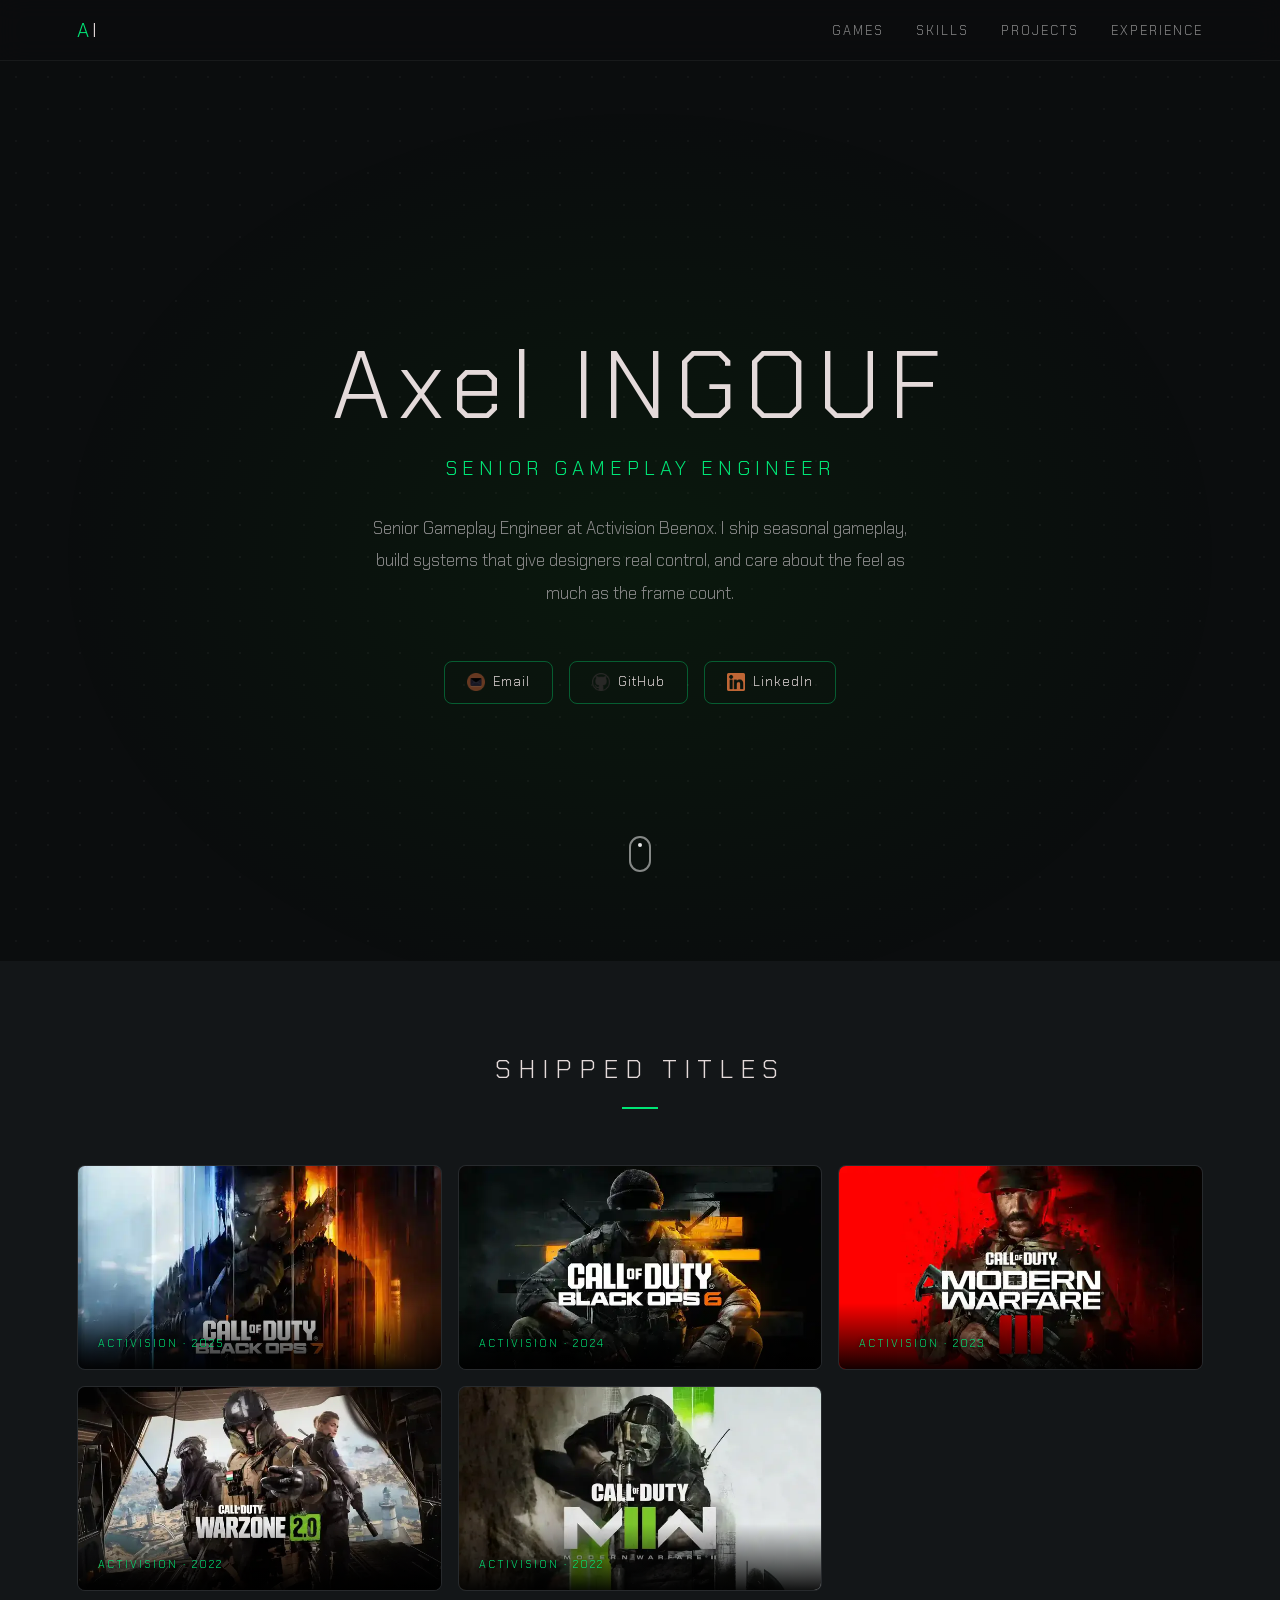
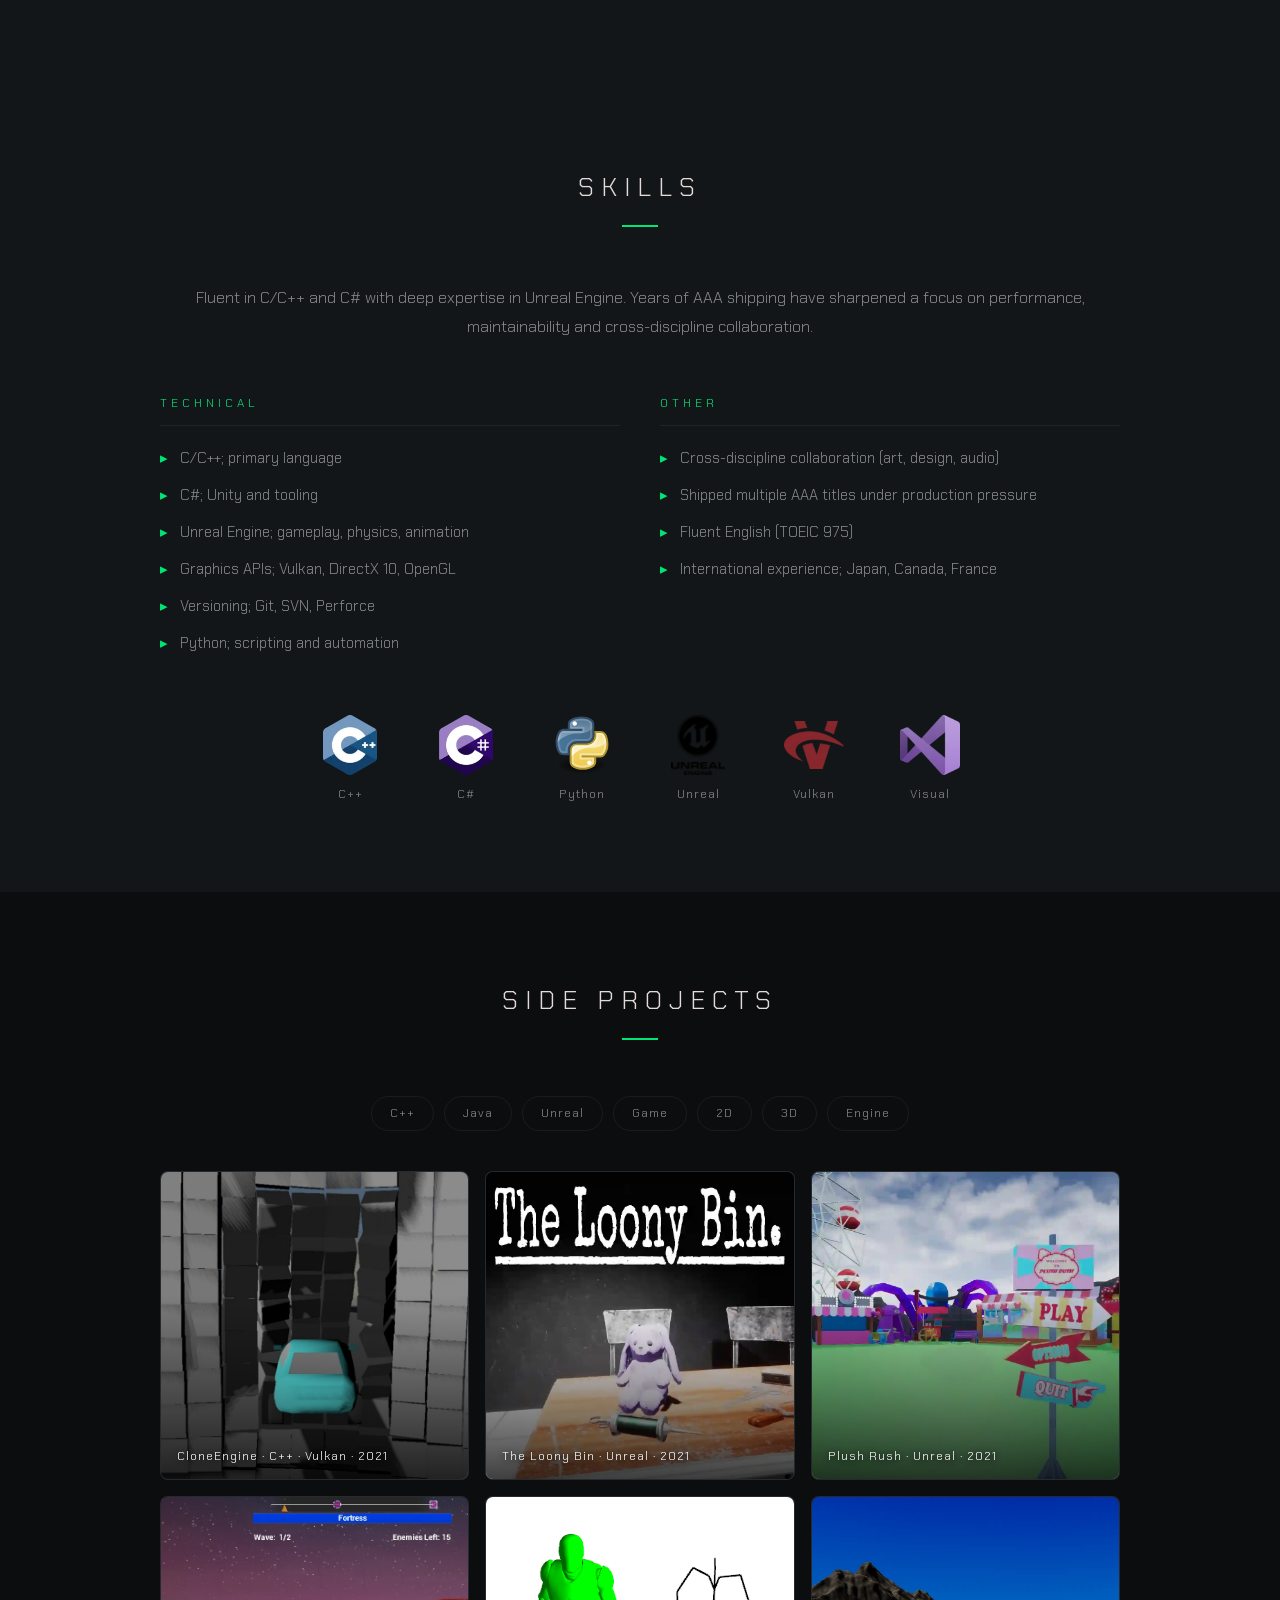
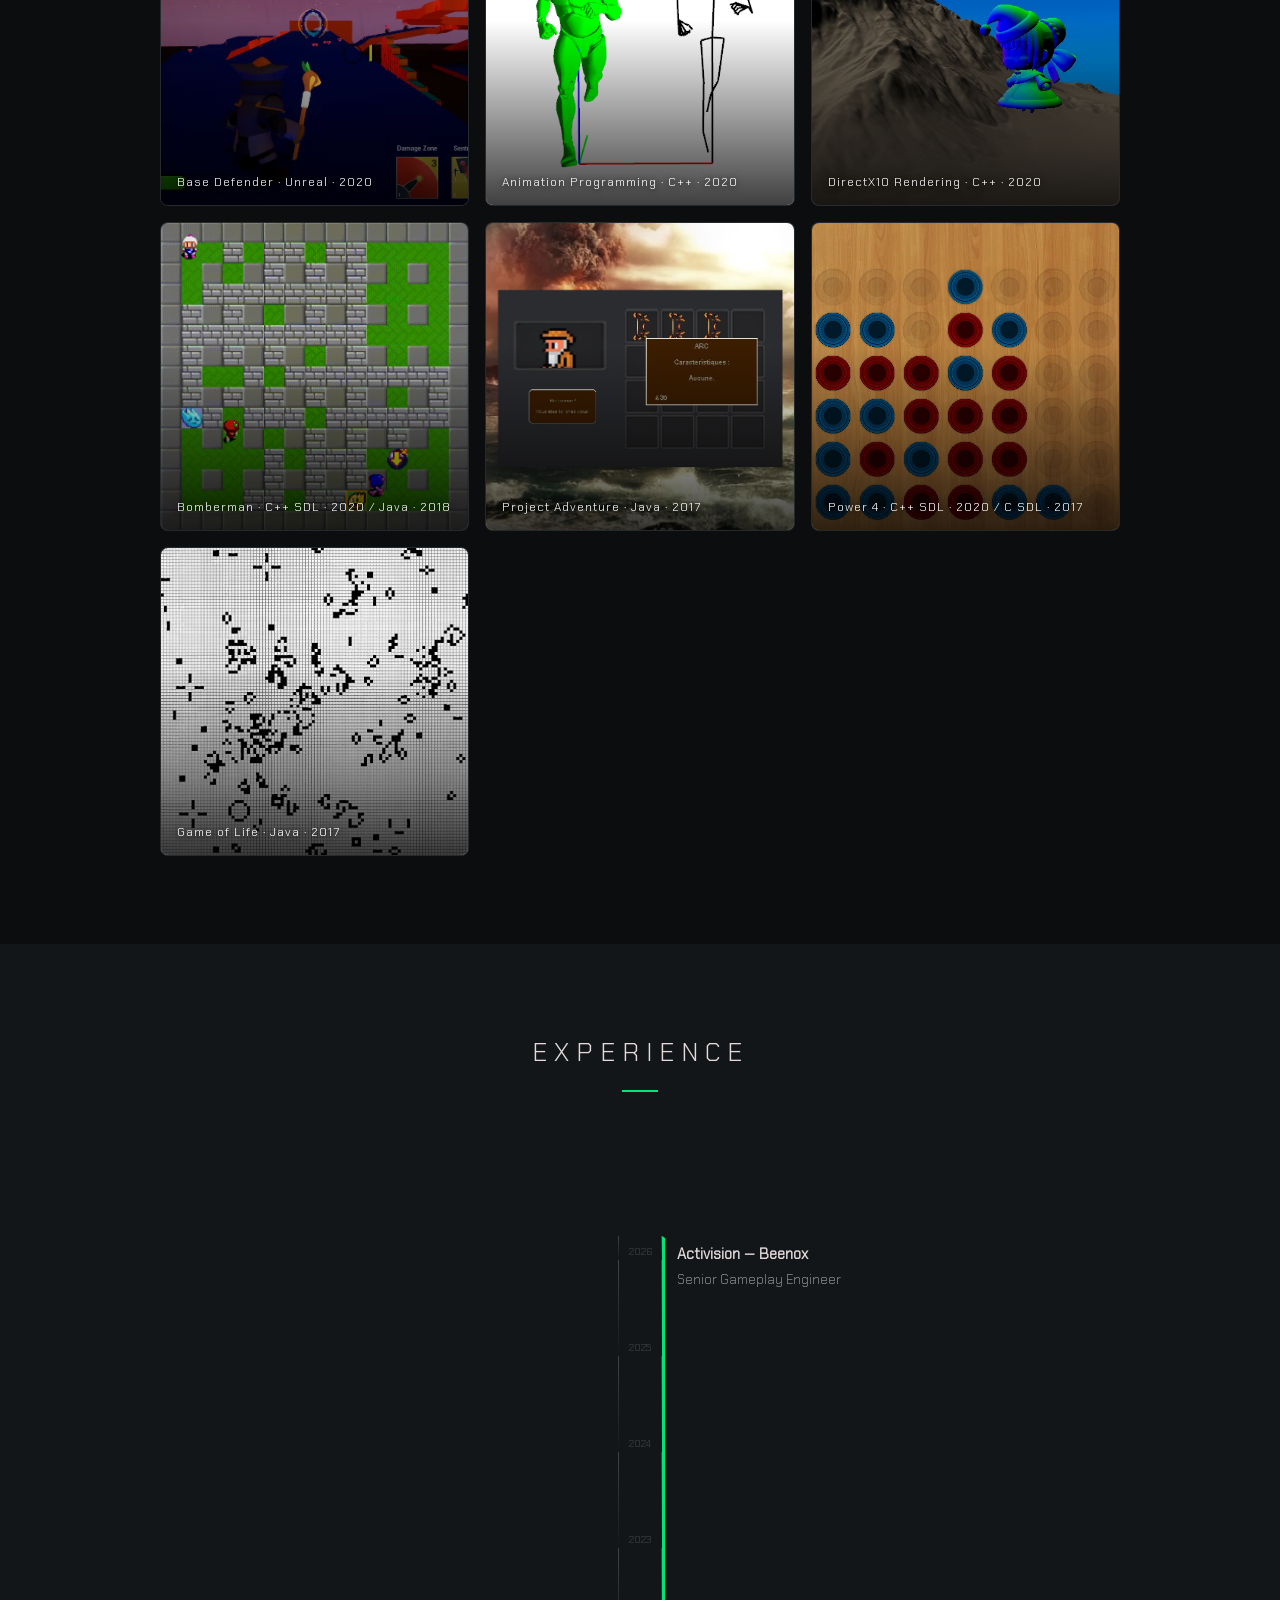
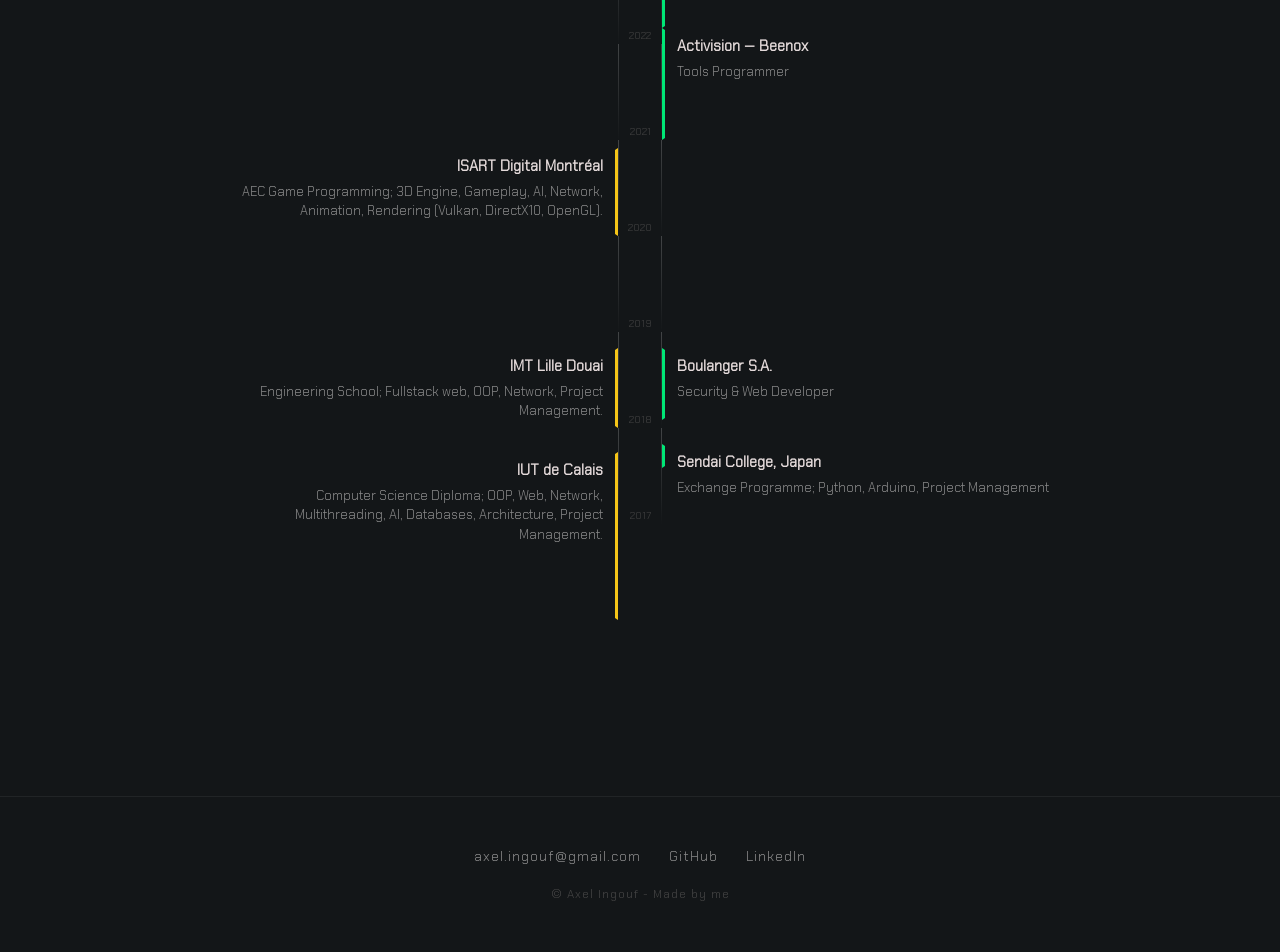
==== commit 657e9e9b: "Compress Resume" ====
--- a/index.html
+++ b/index.html
@@ -65,7 +65,7 @@
 		<a target="_blank" href="https://www.linkedin.com/in/axel-ingouf-666a67167/">
 			<img src="img/medias/linkedin_logo.webp" width="18" height="18" alt="" loading="lazy"/> LinkedIn
 		</a>
-		<a href="resume/Resume_Ingouf_Axel.pdf" target="_blank">↓ Resume</a>
+		<a id="resume-link" href="resume/Resume_Ingouf_Axel.pdf" target="_blank" style="display:none">↓ Resume</a>
 	</div>
 	<span class="scroll-mouse" aria-hidden="true"></span>
 </section>
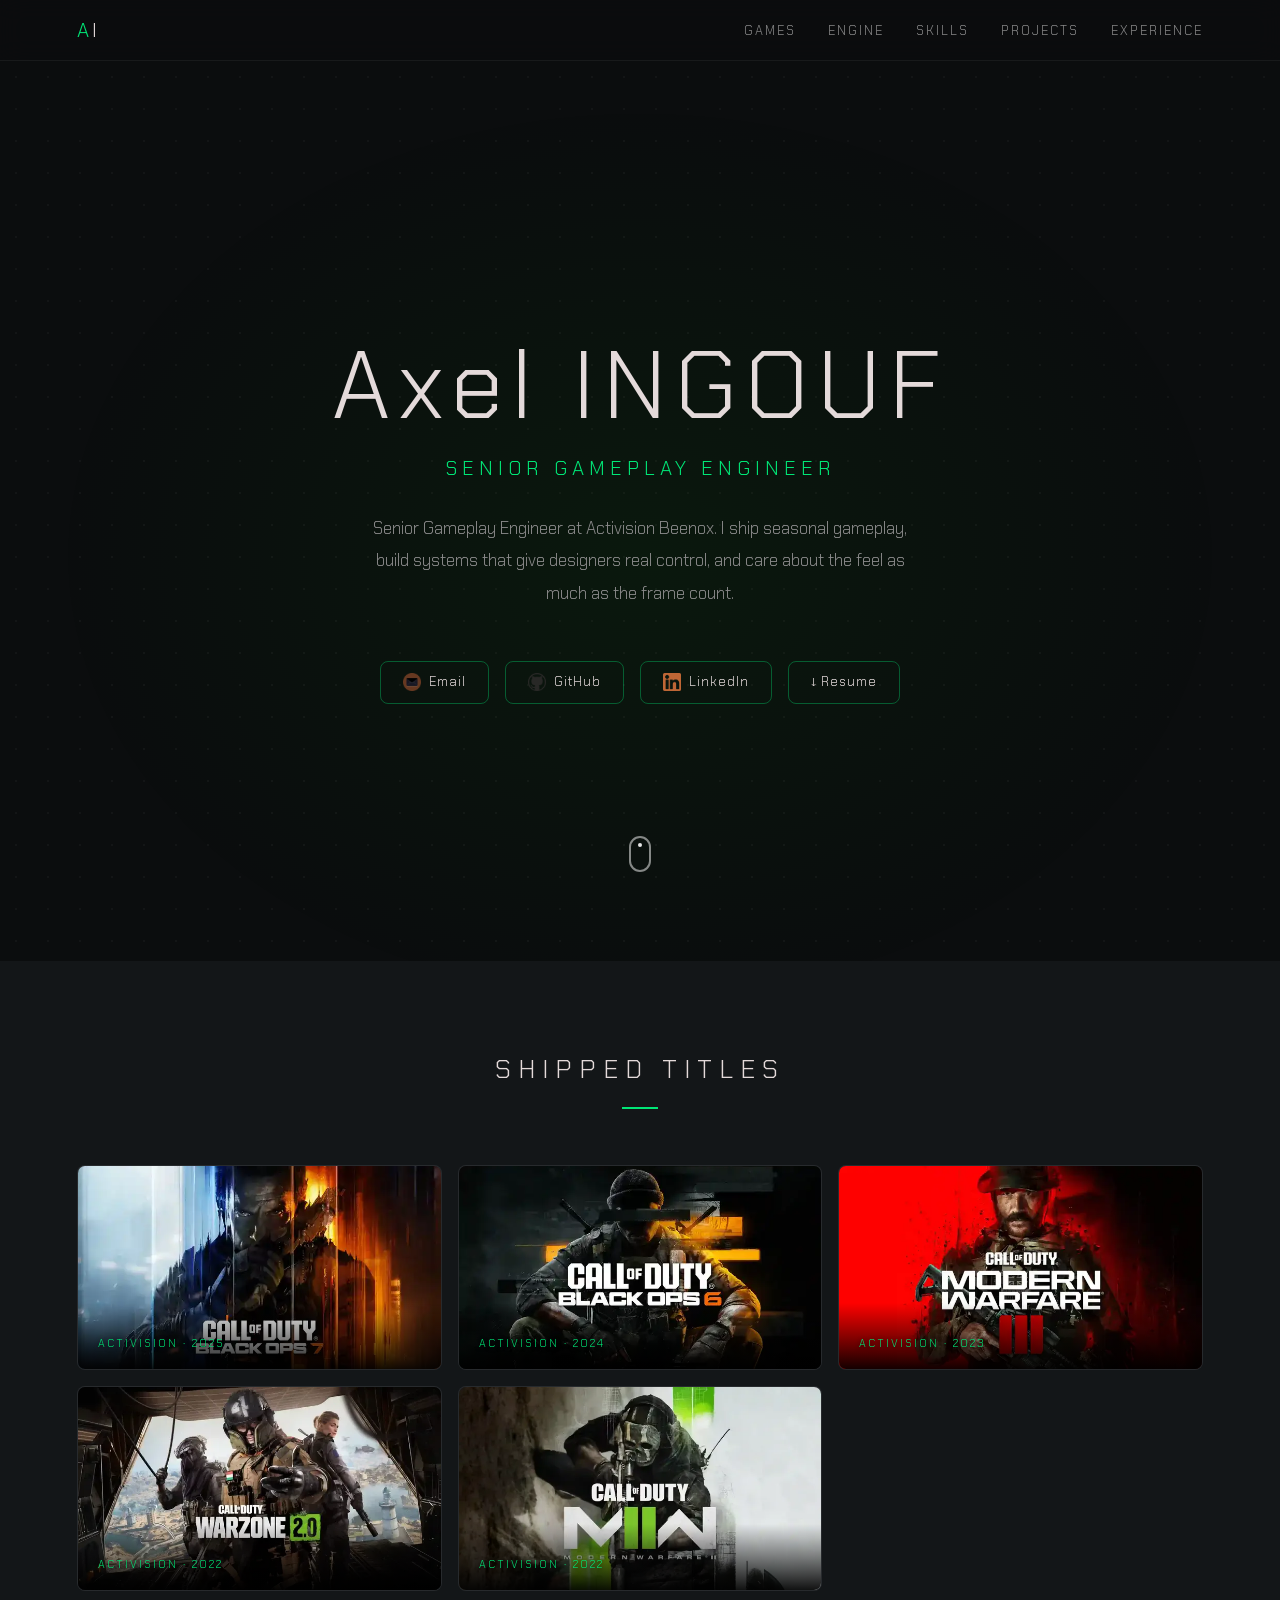
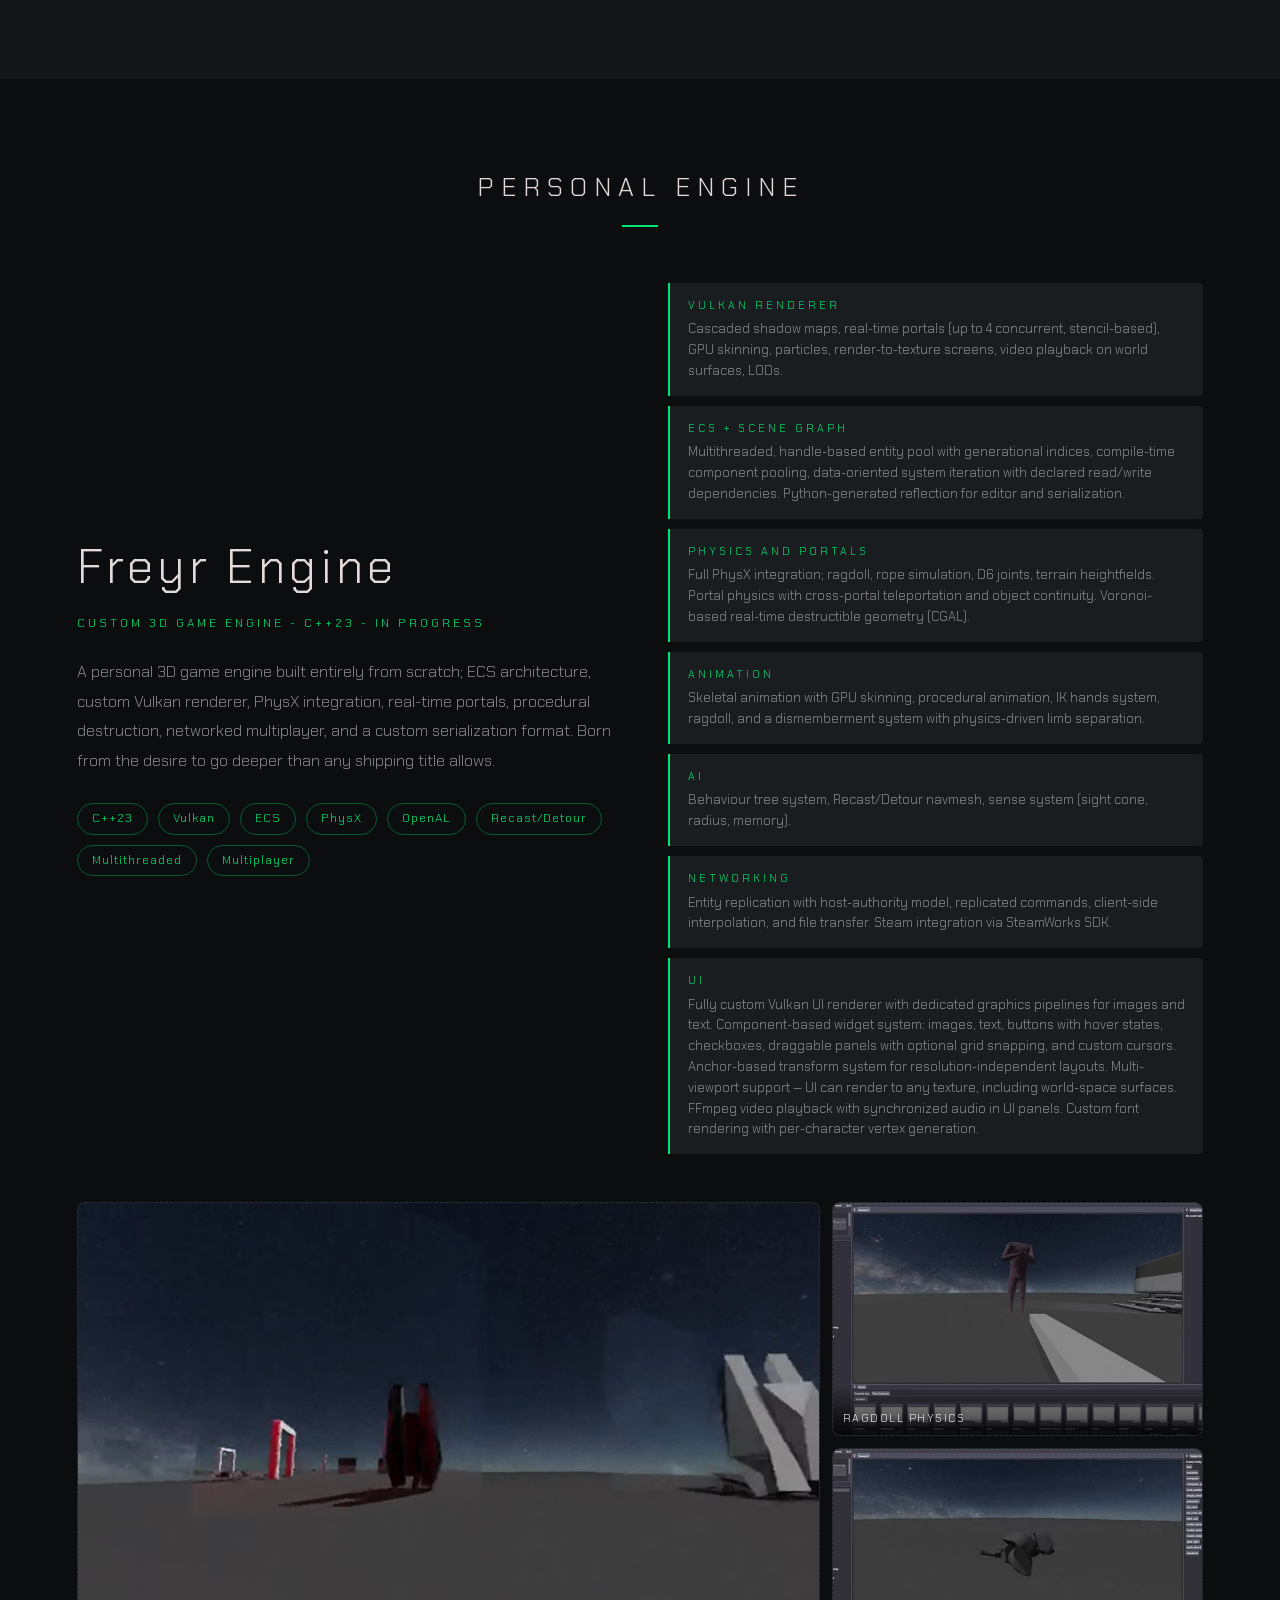
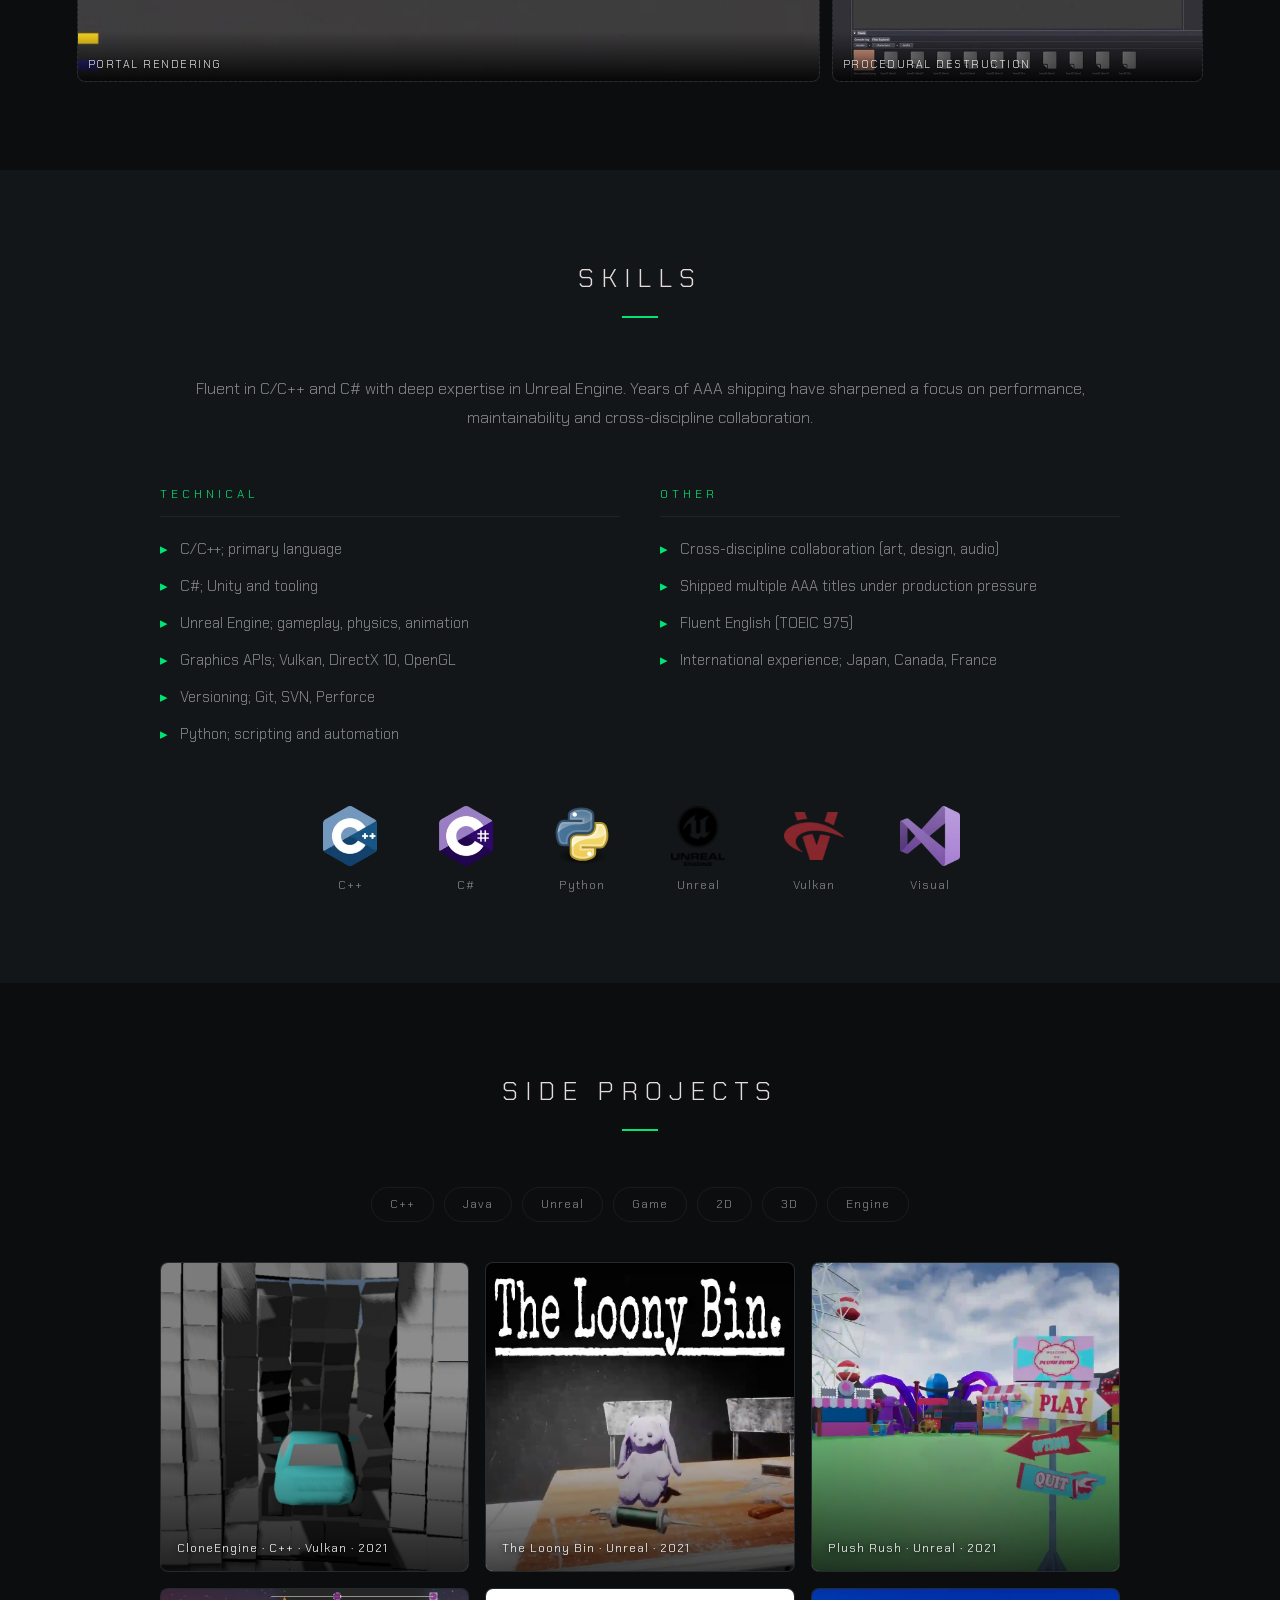
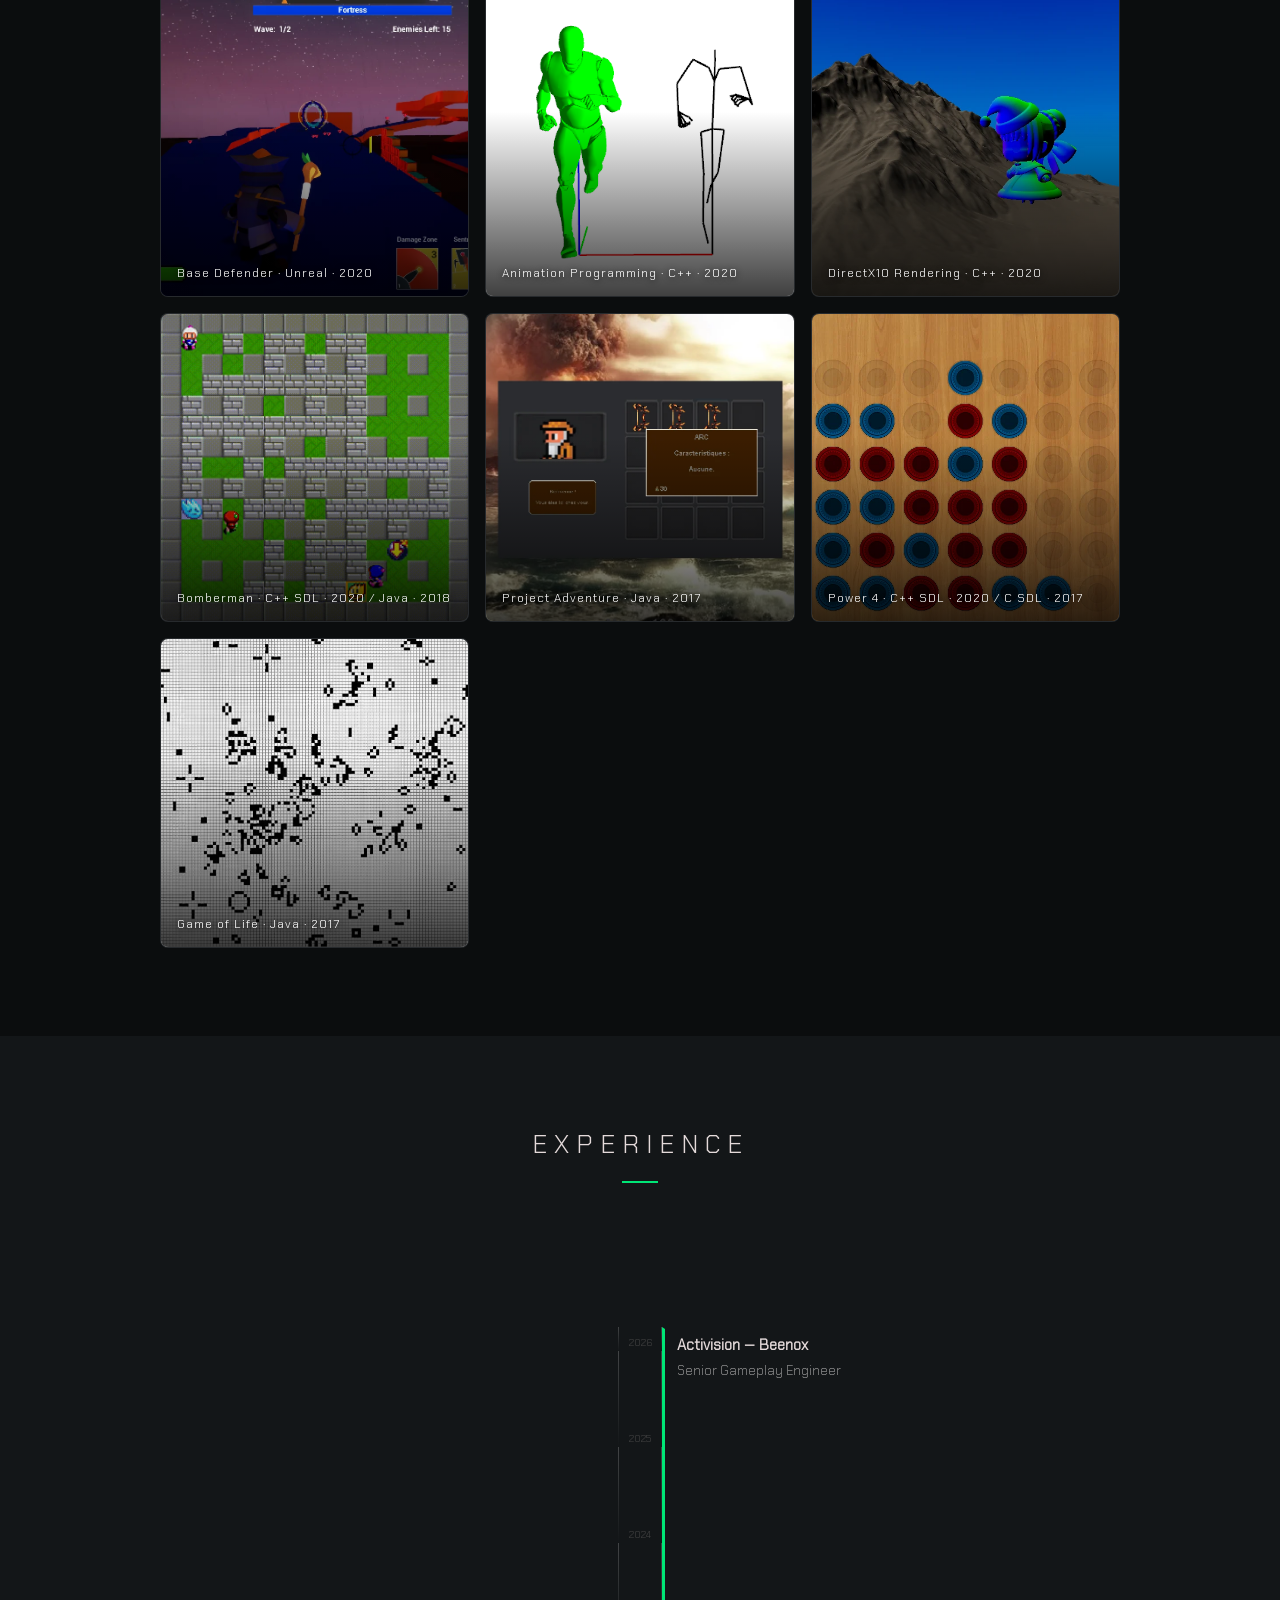
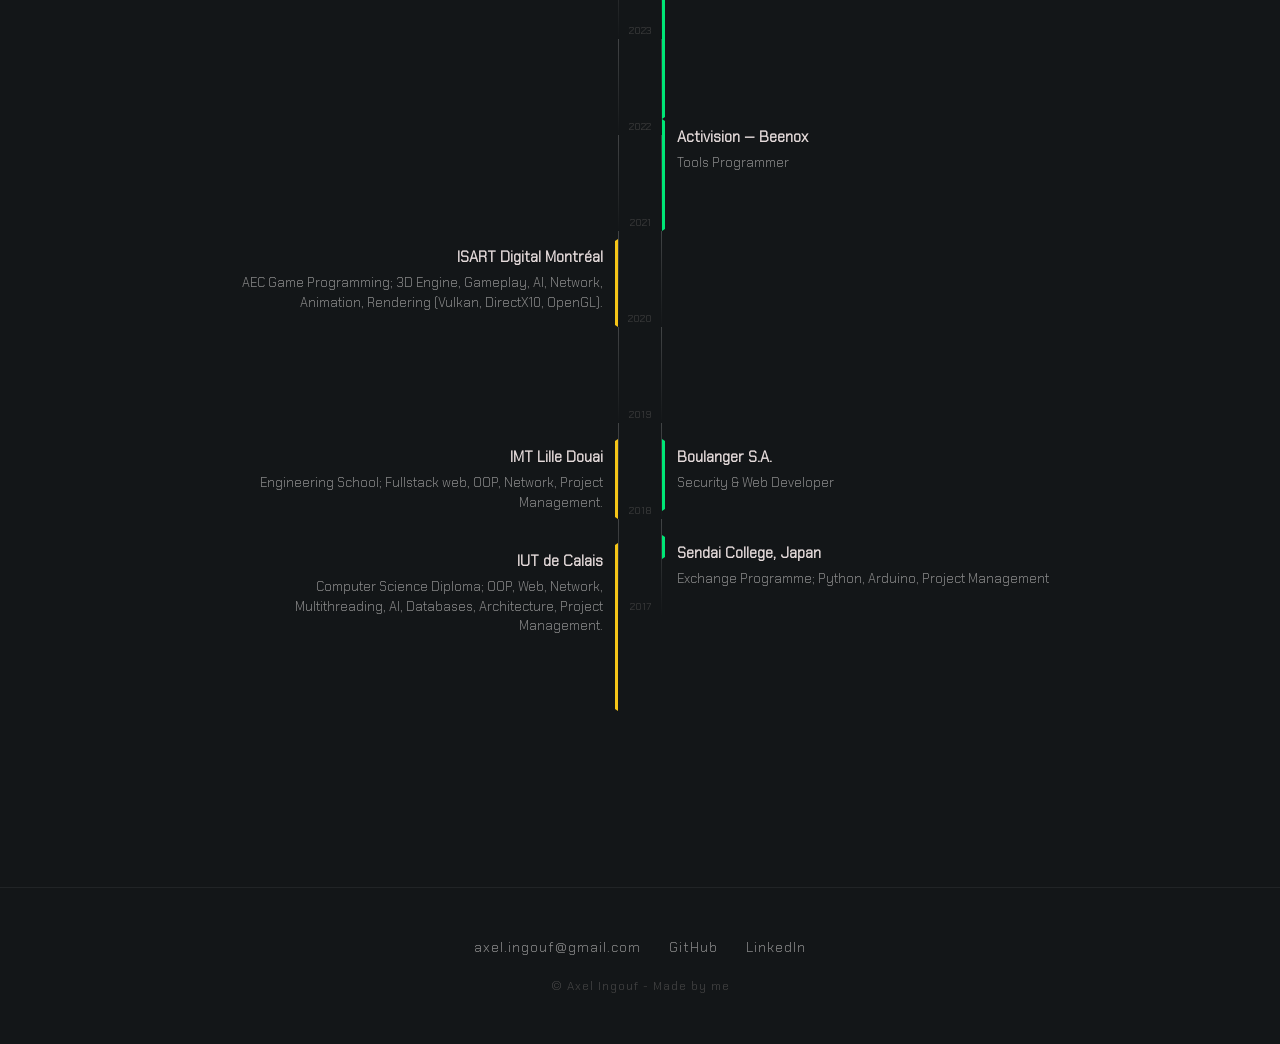
==== commit e9cd6e12: "Display freyr section by default" ====
--- a/index.html
+++ b/index.html
@@ -39,7 +39,7 @@
 	<div class="nav-brand"><span>A</span>I</div>
 	<ul class="nav-links">
 		<li><a href="#shipped">Games</a></li>
-		<li id="engine-nav" style="display:none"><a href="#engine">Engine</a></li>
+		<li><a href="#engine">Engine</a></li>
 		<li><a href="#skills">Skills</a></li>
 		<li><a href="#projects">Projects</a></li>
 		<li><a href="#experience">Experience</a></li>
@@ -65,7 +65,7 @@
 		<a target="_blank" href="https://www.linkedin.com/in/axel-ingouf-666a67167/">
 			<img src="img/medias/linkedin_logo.webp" width="18" height="18" alt="" loading="lazy"/> LinkedIn
 		</a>
-		<a id="resume-link" href="resume/Resume_Ingouf_Axel.pdf" target="_blank" style="display:none">↓ Resume</a>
+		<a id="resume-link" href="resume/Resume_Ingouf_Axel.pdf" target="_blank">↓ Resume</a>
 	</div>
 	<span class="scroll-mouse" aria-hidden="true"></span>
 </section>
@@ -110,7 +110,7 @@
 </section>
 
 <!-- ==================== FREYR ENGINE ==================== -->
-<section id="engine" style="display:none">
+<section id="engine">
 	<div class="section-header">
 		<h2>Personal Engine</h2>
 	</div>
